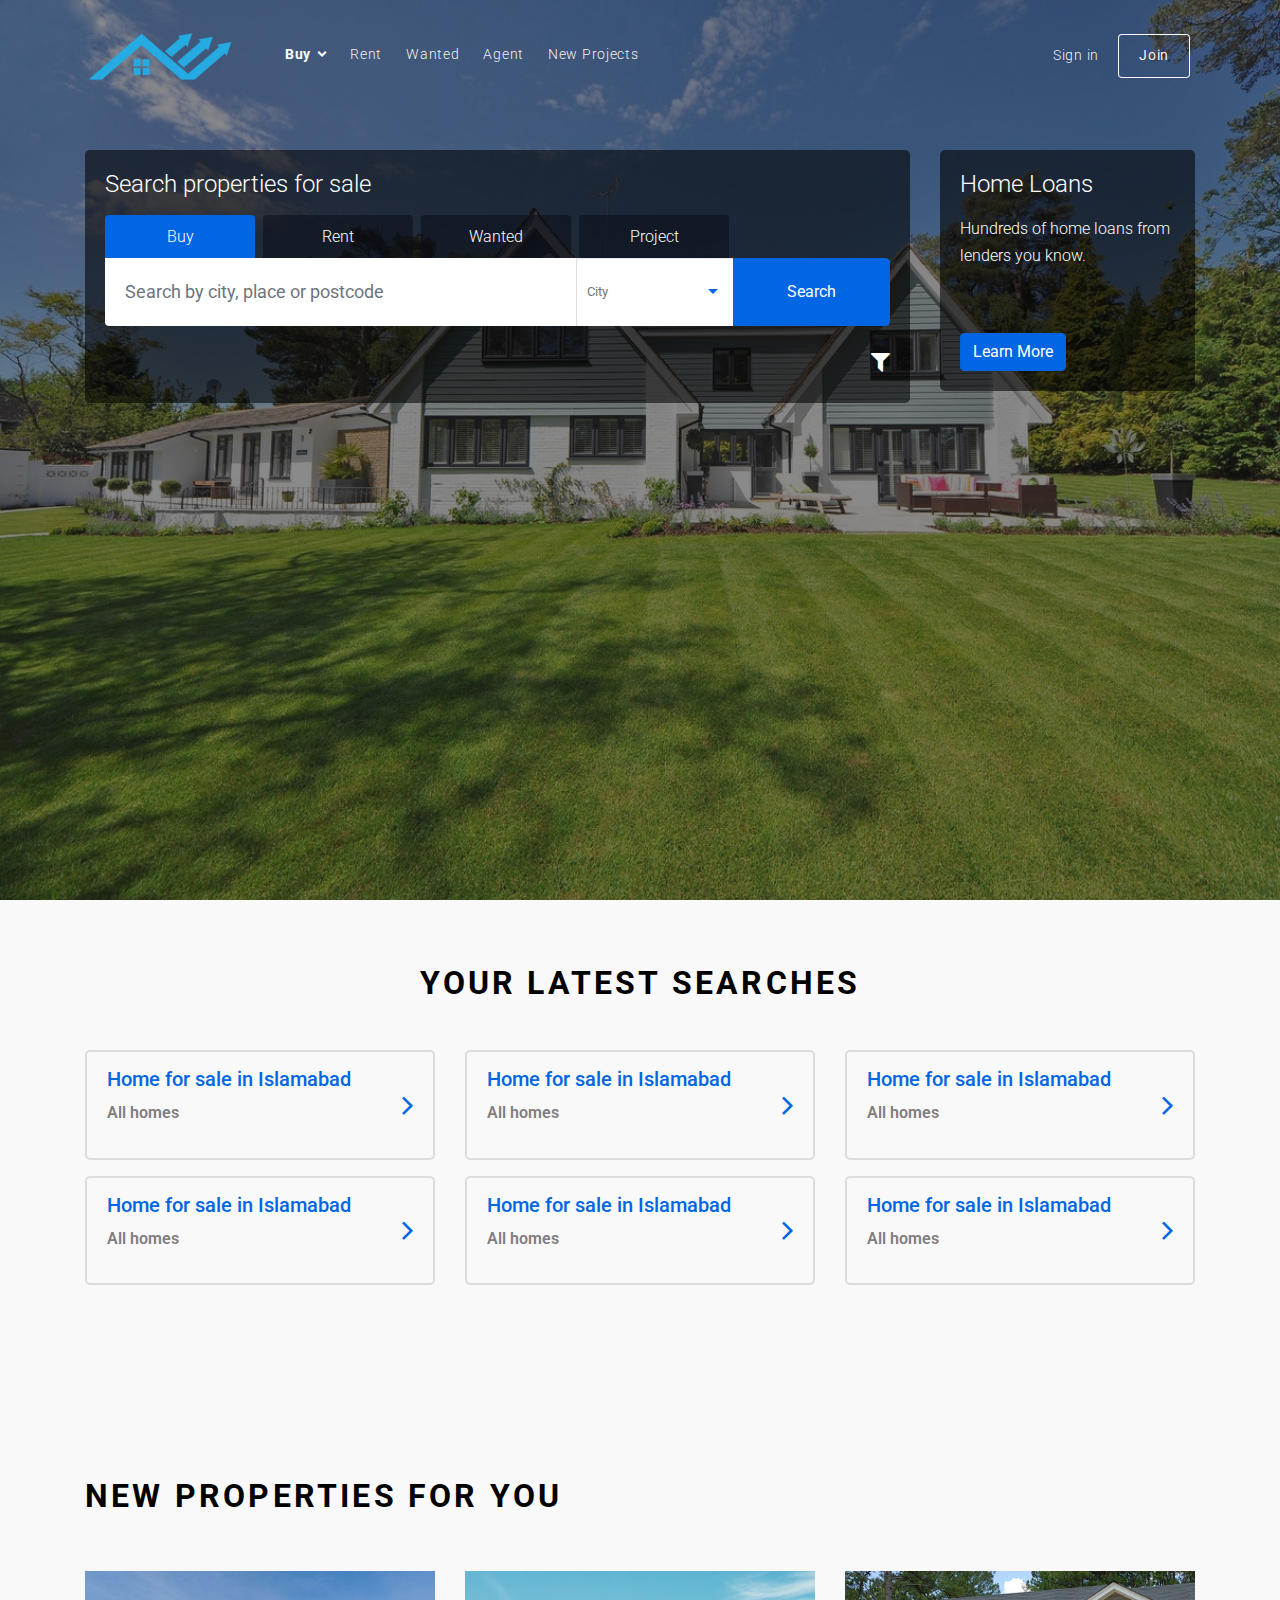
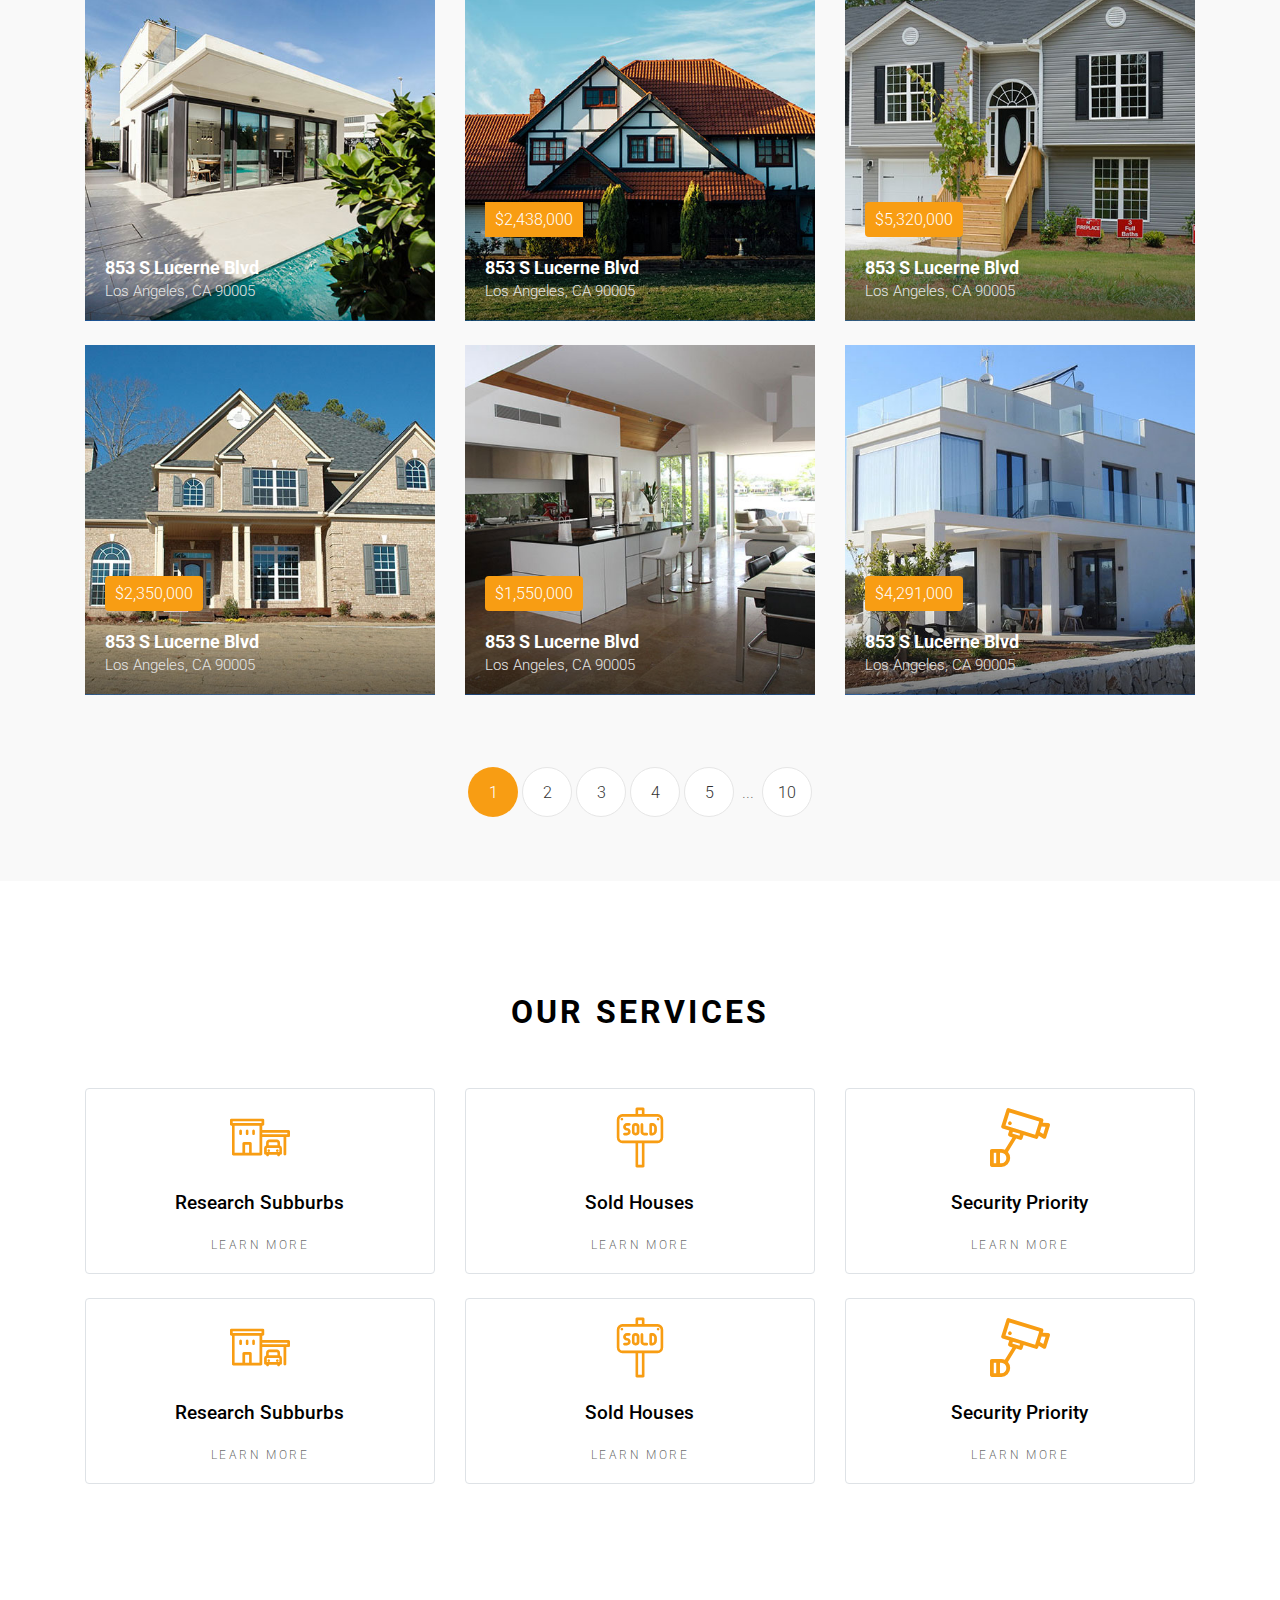
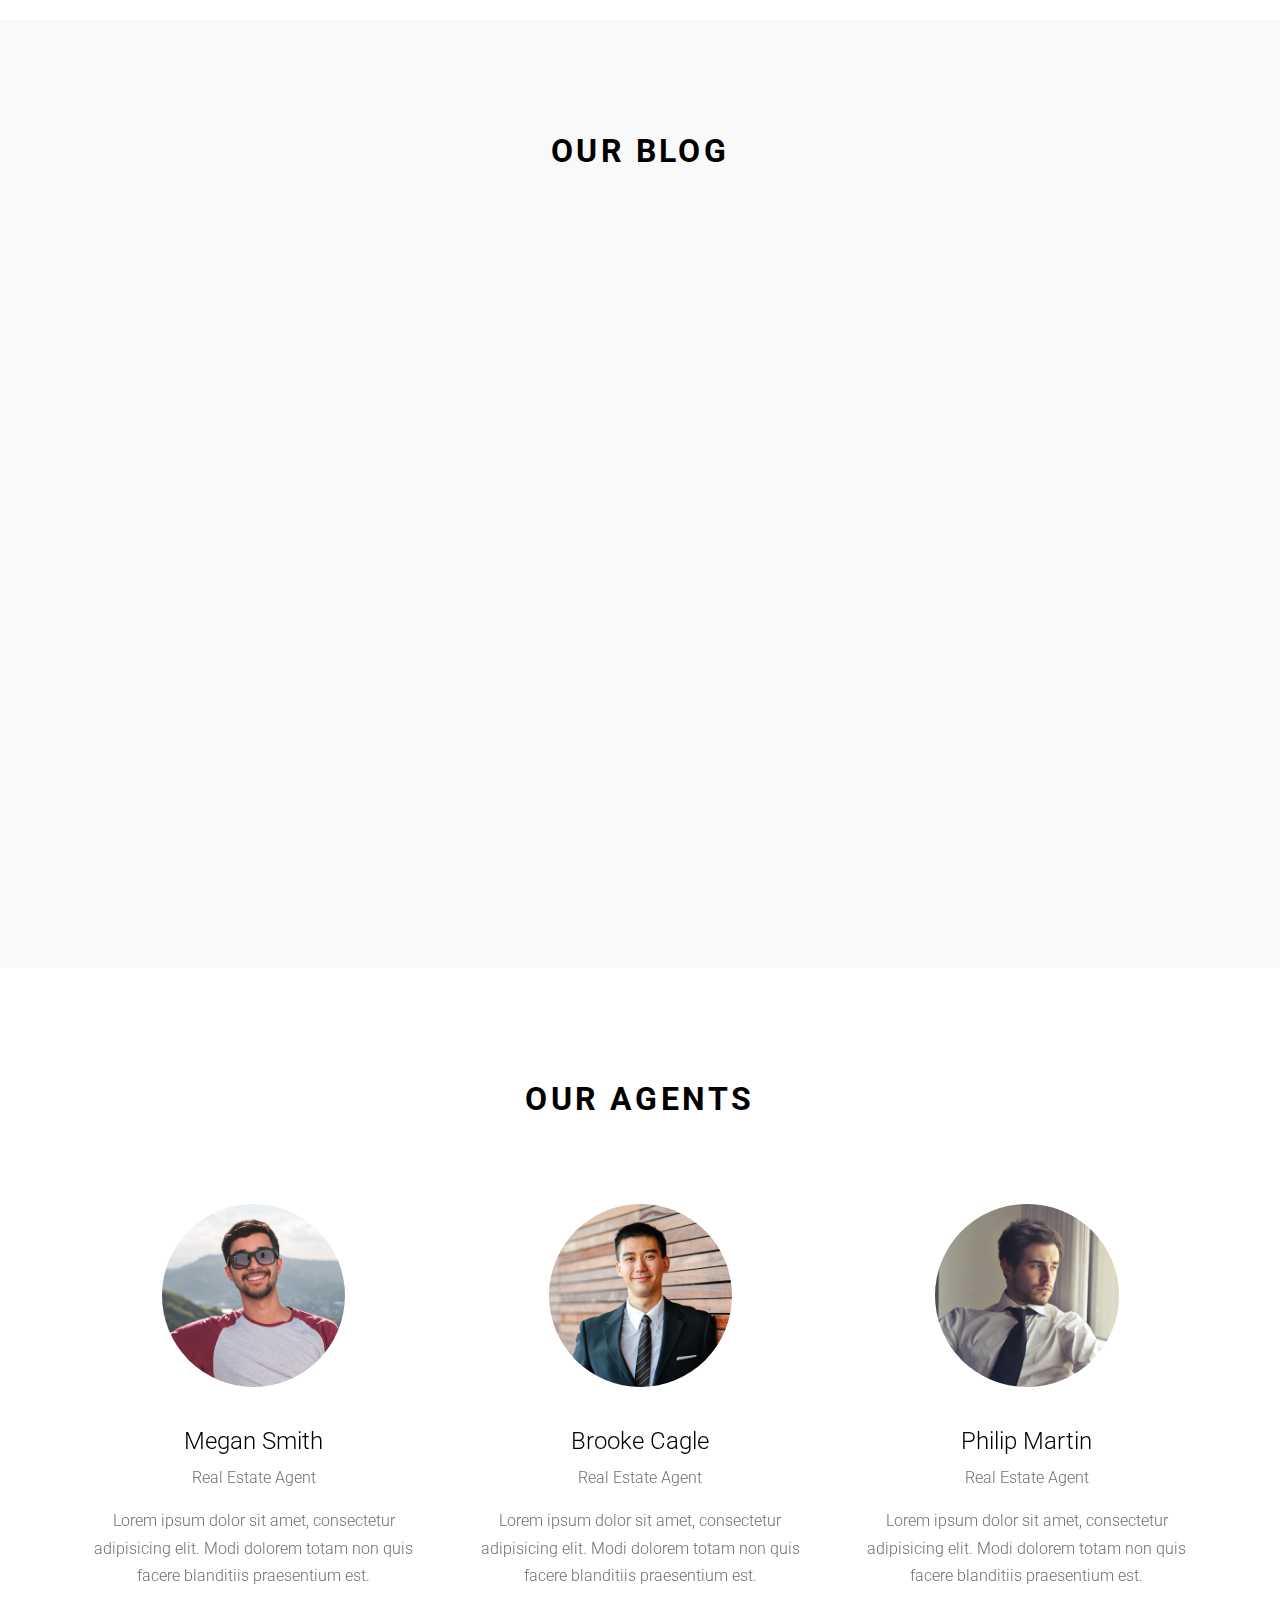
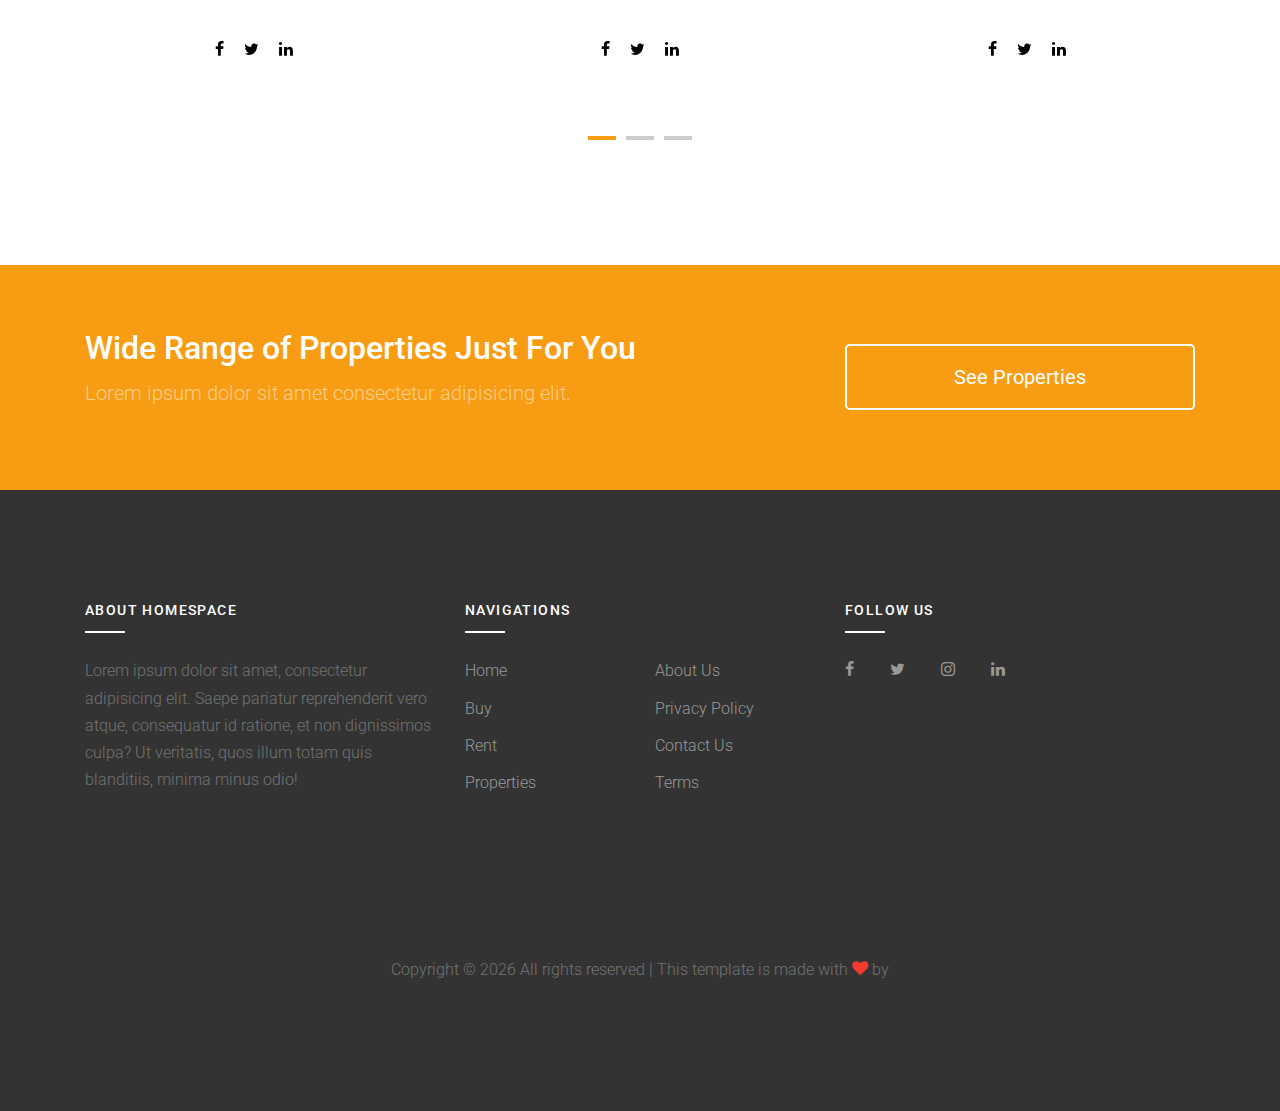
==== index.html @ 979db5aa "Made first commit on the project" ====
<!DOCTYPE html>
<html lang="en">

<head>
  <title>HomeSpace &mdash; Colorlib Website Template</title>
  <meta charset="utf-8">
  <meta name="viewport" content="width=device-width, initial-scale=1, shrink-to-fit=no">

  <!-- <link rel="stylesheet" href="https://fonts.googleapis.com/css?family=Nunito+Sans:200,300,400,700,900|Roboto+Mono:300,400,500"> -->
  <link href="https://fonts.googleapis.com/css?family=Roboto:300,400,500,700&display=swap" rel="stylesheet">
  <link rel="stylesheet" href="fonts/icomoon/style.css">
  <link rel="stylesheet" href="https://stackpath.bootstrapcdn.com/font-awesome/4.7.0/css/font-awesome.min.css">
  <link rel="stylesheet" href="css/bootstrap.min.css">
  <link rel="stylesheet" href="css/magnific-popup.css">
  <link rel="stylesheet" href="css/jquery-ui.css">
  <link rel="stylesheet" href="css/owl.carousel.min.css">
  <link rel="stylesheet" href="css/owl.theme.default.min.css">
  <link rel="stylesheet" href="css/bootstrap-datepicker.css">
  <link rel="stylesheet" href="css/mediaelementplayer.css">
  <link rel="stylesheet" href="css/animate.css">
  <link rel="stylesheet" href="fonts/flaticon/font/flaticon.css">
  <link rel="stylesheet" href="css/fl-bigmug-line.css">
  <link rel="stylesheet" href="css/selectize.css">
  <link rel="stylesheet" href="css/aos.css">
  <link rel="stylesheet" href="css/style.css">
</head>

<body>


  <div class="site-wrap">

    <div class="site-mobile-menu">
      <div class="site-mobile-menu-header">
        <div class="site-mobile-menu-close mt-3">
          <span class="icon-close2 js-menu-toggle"></span>
        </div>
      </div>
      <div class="site-mobile-menu-body"></div>
    </div> <!-- .site-mobile-menu -->

    <!-- <div class="border-bottom bg-white top-bar">
      <div class="container">
        <div class="row align-items-center">
          <div class="col-6 col-md-6">
            <p class="mb-0">
              <a href="#" class="mr-3"><span class="text-black fl-bigmug-line-phone351"></span> <span
                  class="d-none d-md-inline-block ml-2">+2 102 3923 3922</span></a>
              <a href="#"><span class="text-black fl-bigmug-line-email64"></span> <span
                  class="d-none d-md-inline-block ml-2">info@domain.com</span></a>
            </p>
          </div>
          <div class="col-6 col-md-6 text-right">
            <a href="#" class="mr-3"><span class="text-black icon-facebook"></span></a>
            <a href="#" class="mr-3"><span class="text-black icon-twitter"></span></a>
            <a href="#" class="mr-0"><span class="text-black icon-linkedin"></span></a>
          </div>
        </div>
      </div>

    </div> -->
    <div class="site-navbar">
      <div class="container py-1">
        <div class="row align-items-center">
          <div class="col-8 col-md-8 col-lg-2">
            <div class="logo-wrapper">
              <img src="img/logo.png">
            </div>
          </div>
          <div class="col-4 col-md-4 col-lg-6">
            <nav class="site-navigation" role="navigation">
              <div class="d-inline-block d-lg-none ml-md-0 mr-auto py-3 text-right">
                <a href="#" class="site-menu-toggle js-menu-toggle text-white"><span class="icon-menu h3"></span>
                </a>
              </div>
              <ul class="site-menu js-clone-nav d-none d-lg-block">
                <li class="active has-children">
                  <a href="#">Buy</a>
                  <ul class="dropdown">
                    <li><a href="#">Homes</a></li>
                    <li><a href="#">Plots</a></li>
                    <li><a href="#">Commercial</a></li>
                  </ul>
                </li>
                <li><a href="#">Rent</a></li>
                <li><a href="#">Wanted</a></li>
                <li><a href="#">Agent</a></li>
                <li><a href="#">New Projects</a></li>
              </ul>
            </nav>
          </div>
          <div class="col-4 col-md-4 col-lg-4">
            <nav class="site-navigation text-right text-md-right" role="navigation">

              <ul class="site-menu js-clone-nav d-none d-lg-block">
                <li><a href="#">Sign in</a></li>
                <li><a href="#" class="btn btn-primary btn-block btn-join">Join</a></li>
              </ul>
            </nav>
          </div>


        </div>
      </div>
    </div>
  </div>
  <!-- <div class="slide-one-item home-slider owl-carousel">

    <div class="site-blocks-cover" style="background-image: url(images/hero_bg_1.jpg);" data-aos="fade"
      data-stellar-background-ratio="0.5">

      <div class="text">
        <h2>853 S Lucerne Blvd</h2>
        <p class="location"><span class="property-icon icon-room"></span> Los Angeles, CA 90005</p>
        <p class="mb-2"><strong>$2,250,500</strong></p>


        <p class="mb-0"><a href="#" class="text-uppercase small letter-spacing-1 font-weight-bold">More Details</a></p>

      </div>
    </div>

    <div class="site-blocks-cover" style="background-image: url(images/hero_bg_3.jpg);" data-aos="fade"
      data-stellar-background-ratio="0.5">

      <div class="text">
        <h2>625 S. Berendo St</h2>
        <p class="location"><span class="property-icon icon-room"></span>607 Los Angeles, CA 90005</p>
        <p class="mb-2"><strong>$2,250,500</strong></p>


        <p class="mb-0"><a href="#" class="text-uppercase small letter-spacing-1 font-weight-bold">More Details</a></p>

      </div>

    </div>

  </div> -->

  <div class="hero-section">
    <div class="container">
      <div class="row mb-5">
        <div class="col-md-9">
          <div class="main-search">
            <h4 class="mb-3">Search properties for sale</h4>
            <ul class="nav nav-tabs" id="myTab" role="tablist">
              <li class="nav-item">
                <a class="nav-link active" id="home-tab" data-toggle="tab" href="#home" role="tab" aria-controls="home"
                  aria-selected="true">Buy</a>
              </li>
              <li class="nav-item">
                <a class="nav-link" id="profile-tab" data-toggle="tab" href="#profile" role="tab"
                  aria-controls="profile" aria-selected="false">Rent</a>
              </li>
              <li class="nav-item">
                <a class="nav-link" id="contact-tab" data-toggle="tab" href="#contact" role="tab"
                  aria-controls="contact" aria-selected="false">Wanted</a>
              </li>
              <li class="nav-item">
                <a class="nav-link" id="contact-tab" data-toggle="tab" href="#contact" role="tab"
                  aria-controls="contact" aria-selected="false">Project</a>
              </li>
            </ul>
            <div class="main-search-primary">
              <div class="form-group clearfix">
                <input type="text" class="form-control primary-search" name="primary-search"
                  placeholder="Search by city, place or postcode" id="primary-search">
                <div class="d-inline-block search-city">
                  <select id="select-city" class="" placeholder="City">
                    <option value="" disabled selected>Select The City</option>
                    <option value="Islamabad">Islamabad</option>
                    <option value="Ahmed Nager Chatha">Ahmed Nager Chatha</option>
                    <option value="Ahmadpur East">Ahmadpur East</option>
                    <option value="Ali Khan Abad">Ali Khan Abad</option>
                    <option value="Alipur">Alipur</option>
                    <option value="Arifwala">Arifwala</option>
                    <option value="Attock">Attock</option>
                    <option value="Bhera">Bhera</option>
                    <option value="Bhalwal">Bhalwal</option>
                    <option value="Bahawalnagar">Bahawalnagar</option>
                    <option value="Bahawalpur">Bahawalpur</option>
                    <option value="Bhakkar">Bhakkar</option>
                    <option value="Burewala">Burewala</option>
                    <option value="Chillianwala">Chillianwala</option>
                    <option value="Chakwal">Chakwal</option>
                    <option value="Chichawatni">Chichawatni</option>
                    <option value="Chiniot">Chiniot</option>
                    <option value="Chishtian">Chishtian</option>
                    <option value="Daska">Daska</option>
                    <option value="Darya Khan">Darya Khan</option>
                    <option value="Dera Ghazi Khan">Dera Ghazi Khan</option>
                    <option value="Dhaular">Dhaular</option>
                    <option value="Dina">Dina</option>
                    <option value="Dinga">Dinga</option>
                    <option value="Dipalpur">Dipalpur</option>
                    <option value="Faisalabad">Faisalabad</option>
                    <option value="Fateh Jhang">Fateh Jang</option>
                    <option value="Ghakhar Mandi">Ghakhar Mandi</option>
                    <option value="Gojra">Gojra</option>
                    <option value="Gujranwala">Gujranwala</option>
                    <option value="Gujrat">Gujrat</option>
                    <option value="Gujar Khan">Gujar Khan</option>
                    <option value="Hafizabad">Hafizabad</option>
                    <option value="Haroonabad">Haroonabad</option>
                    <option value="Hasilpur">Hasilpur</option>
                    <option value="Haveli">Haveli</option>
                    <option value="Lakha">Lakha</option>
                    <option value="Jalalpur">Jalalpur</option>
                    <option value="Jattan">Jattan</option>
                    <option value="Jampur">Jampur</option>
                    <option value="Jaranwala">Jaranwala</option>
                    <option value="Jhang">Jhang</option>
                    <option value="Jhelum">Jhelum</option>
                    <option value="Kalabagh">Kalabagh</option>
                    <option value="Karor Lal Esan">Karor Lal Esan</option>
                    <option value="Kasur">Kasur</option>
                    <option value="Kamalia">Kamalia</option>
                    <option value="Kamoke">Kamoke</option>
                    <option value="Khanewal">Khanewal</option>
                    <option value="Khanpur">Khanpur</option>
                    <option value="Kharian">Kharian</option>
                    <option value="Khushab">Khushab</option>
                    <option value="Kot Adu">Kot Adu</option>
                    <option value="Jauharabad">Jauharabad</option>
                    <option value="Lahore">Lahore</option>
                    <option value="Lalamusa">Lalamusa</option>
                    <option value="Layyah">Layyah</option>
                    <option value="Liaquat Pur">Liaquat Pur</option>
                    <option value="Lodhran">Lodhran</option>
                    <option value="Malakwal">Malakwal</option>
                    <option value="Mamoori">Mamoori</option>
                    <option value="Mailsi">Mailsi</option>
                    <option value="Mandi Bahauddin">Mandi Bahauddin</option>
                    <option value="mian Channu">Mian Channu</option>
                    <option value="Mianwali">Mianwali</option>
                    <option value="Multan">Multan</option>
                    <option value="Murree">Murree</option>
                    <option value="Muridke">Muridke</option>
                    <option value="Mianwali Bangla">Mianwali Bangla</option>
                    <option value="Muzaffargarh">Muzaffargarh</option>
                    <option value="Narowal">Narowal</option>
                    <option value="Okara">Okara</option>
                    <option value="Renala Khurd">Renala Khurd</option>
                    <option value="Pakpattan">Pakpattan</option>
                    <option value="Pattoki">Pattoki</option>
                    <option value="Pir Mahal">Pir Mahal</option>
                    <option value="Qaimpur">Qaimpur</option>
                    <option value="Qila Didar Singh">Qila Didar Singh</option>
                    <option value="Rabwah">Rabwah</option>
                    <option value="Raiwind">Raiwind</option>
                    <option value="Rajanpur">Rajanpur</option>
                    <option value="Rahim Yar Khan">Rahim Yar Khan</option>
                    <option value="Rawalpindi">Rawalpindi</option>
                    <option value="Sadiqabad">Sadiqabad</option>
                    <option value="Safdarabad">Safdarabad</option>
                    <option value="Sahiwal">Sahiwal</option>
                    <option value="Sangla Hill">Sangla Hill</option>
                    <option value="Sarai Alamgir">Sarai Alamgir</option>
                    <option value="Sargodha">Sargodha</option>
                    <option value="Shakargarh">Shakargarh</option>
                    <option value="Sheikhupura">Sheikhupura</option>
                    <option value="Sialkot">Sialkot</option>
                    <option value="Sohawa">Sohawa</option>
                    <option value="Soianwala">Soianwala</option>
                    <option value="Siranwali">Siranwali</option>
                    <option value="Talagang">Talagang</option>
                    <option value="Taxila">Taxila</option>
                    <option value="Toba Tek  Singh">Toba Tek Singh</option>
                    <option value="Vehari">Vehari</option>
                    <option value="Wah Cantonment">Wah Cantonment</option>
                    <option value="Wazirabad">Wazirabad</option>
                    <option value="Badin">Badin</option>
                    <option value="Bhirkan">Bhirkan</option>
                    <option value="Rajo Khanani">Rajo Khanani</option>
                    <option value="Chak">Chak</option>
                    <option value="Dadu">Dadu</option>
                    <option value="Digri">Digri</option>
                    <option value="Diplo">Diplo</option>
                    <option value="Dokri">Dokri</option>
                    <option value="Ghotki">Ghotki</option>
                    <option value="Haala">Haala</option>
                    <option value="Hyderabad">Hyderabad</option>
                    <option value="Islamkot">Islamkot</option>
                    <option value="Jacobabad">Jacobabad</option>
                    <option value="Jamshoro">Jamshoro</option>
                    <option value="Jungshahi">Jungshahi</option>
                    <option value="Kandhkot">Kandhkot</option>
                    <option value="Kandiaro">Kandiaro</option>
                    <option value="Karachi">Karachi</option>
                    <option value="Kashmore">Kashmore</option>
                    <option value="Keti Bandar">Keti Bandar</option>
                    <option value="Khairpur">Khairpur</option>
                    <option value="Kotri">Kotri</option>
                    <option value="Larkana">Larkana</option>
                    <option value="Matiari">Matiari</option>
                    <option value="Mehar">Mehar</option>
                    <option value="Mirpur Khas">Mirpur Khas</option>
                    <option value="Mithani">Mithani</option>
                    <option value="Mithi">Mithi</option>
                    <option value="Mehrabpur">Mehrabpur</option>
                    <option value="Moro">Moro</option>
                    <option value="Nagarparkar">Nagarparkar</option>
                    <option value="Naudero">Naudero</option>
                    <option value="Naushahro Feroze">Naushahro Feroze</option>
                    <option value="Naushara">Naushara</option>
                    <option value="Nawabshah">Nawabshah</option>
                    <option value="Nazimabad">Nazimabad</option>
                    <option value="Qambar">Qambar</option>
                    <option value="Qasimabad">Qasimabad</option>
                    <option value="Ranipur">Ranipur</option>
                    <option value="Ratodero">Ratodero</option>
                    <option value="Rohri">Rohri</option>
                    <option value="Sakrand">Sakrand</option>
                    <option value="Sanghar">Sanghar</option>
                    <option value="Shahbandar">Shahbandar</option>
                    <option value="Shahdadkot">Shahdadkot</option>
                    <option value="Shahdadpur">Shahdadpur</option>
                    <option value="Shahpur Chakar">Shahpur Chakar</option>
                    <option value="Shikarpaur">Shikarpaur</option>
                    <option value="Sukkur">Sukkur</option>
                    <option value="Tangwani">Tangwani</option>
                    <option value="Tando Adam Khan">Tando Adam Khan</option>
                    <option value="Tando Allahyar">Tando Allahyar</option>
                    <option value="Tando Muhammad Khan">Tando Muhammad Khan</option>
                    <option value="Thatta">Thatta</option>
                    <option value="Umerkot">Umerkot</option>
                    <option value="Warah">Warah</option>
                    <option value="Abbottabad">Abbottabad</option>
                    <option value="Adezai">Adezai</option>
                    <option value="Alpuri">Alpuri</option>
                    <option value="Akora Khattak">Akora Khattak</option>
                    <option value="Ayubia">Ayubia</option>
                    <option value="Banda Daud Shah">Banda Daud Shah</option>
                    <option value="Bannu">Bannu</option>
                    <option value="Batkhela">Batkhela</option>
                    <option value="Battagram">Battagram</option>
                    <option value="Birote">Birote</option>
                    <option value="Chakdara">Chakdara</option>
                    <option value="Charsadda">Charsadda</option>
                    <option value="Chitral">Chitral</option>
                    <option value="Daggar">Daggar</option>
                    <option value="Dargai">Dargai</option>
                    <option value="Darya Khan">Darya Khan</option>
                    <option value="dera Ismail Khan">Dera Ismail Khan</option>
                    <option value="Doaba">Doaba</option>
                    <option value="Dir">Dir</option>
                    <option value="Drosh">Drosh</option>
                    <option value="Hangu">Hangu</option>
                    <option value="Haripur">Haripur</option>
                    <option value="Karak">Karak</option>
                    <option value="Kohat">Kohat</option>
                    <option value="Kulachi">Kulachi</option>
                    <option value="Lakki Marwat">Lakki Marwat</option>
                    <option value="Latamber">Latamber</option>
                    <option value="Madyan">Madyan</option>
                    <option value="Mansehra">Mansehra</option>
                    <option value="Mardan">Mardan</option>
                    <option value="Mastuj">Mastuj</option>
                    <option value="Mingora">Mingora</option>
                    <option value="Nowshera">Nowshera</option>
                    <option value="Paharpur">Paharpur</option>
                    <option value="Pabbi">Pabbi</option>
                    <option value="Peshawar">Peshawar</option>
                    <option value="Saidu Sharif">Saidu Sharif</option>
                    <option value="Shorkot">Shorkot</option>
                    <option value="Shewa Adda">Shewa Adda</option>
                    <option value="Swabi">Swabi</option>
                    <option value="Swat">Swat</option>
                    <option value="Tangi">Tangi</option>
                    <option value="Tank">Tank</option>
                    <option value="Thall">Thall</option>
                    <option value="Timergara">Timergara</option>
                    <option value="Tordher">Tordher</option>
                    <option value="Awaran">Awaran</option>
                    <option value="Barkhan">Barkhan</option>
                    <option value="Chagai">Chagai</option>
                    <option value="Dera Bugti">Dera Bugti</option>
                    <option value="Gwadar">Gwadar</option>
                    <option value="Harnai">Harnai</option>
                    <option value="Jafarabad">Jafarabad</option>
                    <option value="Jhal Magsi">Jhal Magsi</option>
                    <option value="Kacchi">Kacchi</option>
                    <option value="Kalat">Kalat</option>
                    <option value="Kech">Kech</option>
                    <option value="Kharan">Kharan</option>
                    <option value="Khuzdar">Khuzdar</option>
                    <option value="Killa Abdullah">Killa Abdullah</option>
                    <option value="Killa Saifullah">Killa Saifullah</option>
                    <option value="Kohlu">Kohlu</option>
                    <option value="Lasbela">Lasbela</option>
                    <option value="Lehri">Lehri</option>
                    <option value="Loralai">Loralai</option>
                    <option value="Mastung">Mastung</option>
                    <option value="Musakhel">Musakhel</option>
                    <option value="Nasirabad">Nasirabad</option>
                    <option value="Nushki">Nushki</option>
                    <option value="Panjgur">Panjgur</option>
                    <option value="Pishin valley">Pishin Valley</option>
                    <option value="Quetta">Quetta</option>
                    <option value="Sherani">Sherani</option>
                    <option value="Sibi">Sibi</option>
                    <option value="Sohbatpur">Sohbatpur</option>
                    <option value="Washuk">Washuk</option>
                    <option value="Zhob">Zhob</option>
                    <option value="Ziarat">Ziarat</option>
                  </select>
                </div>
                <div class="search-action">
                  <input type="submit" class="btn btn-primary btn-block" name="Search" value="Search">
                </div>
              </div>
            </div>
            <a href="#" class="filter-icon" data-toggle="collapse" data-target="#filter-group-collapse"
              aria-expanded="false" aria-controls="filter-group-collapse">
              <span class="fa fa-filter"></span>
            </a>

            <div class="filter-group collapse" id="filter-group-collapse">
              <div class="d-inline-block">
                <label>Property Type</label>
                <select id="select-property-type" class="" placeholder="Property Type">
                  <option value="" disabled selected>Property Type</option>
                  <optgroup label="Homes">
                    <option value="house">House</option>
                    <option value="flat">Flat</option>
                    <option value="upper_portion">Upper Portion</option>
                    <option value="lower_portion">Lower Portion</option>
                    <option value="farm_housr">Farm House</option>
                    <option value="room">Room</option>
                    <option value="penthouse">Pethouse</option>
                  </optgroup>
                  <optgroup label="Commercial">
                    <option value="office">Office</option>
                    <option value="shop">Shop</option>
                    <option value="warehouse">Warehouse</option>
                    <option value="factory">Factory</option>
                    <option value="building">Building</option>
                    <option value="other">Other</option>
                  </optgroup>
                  <optgroup label="Plots">
                    <option value="residential_plot">Residential Plot</option>
                    <option value="commerial_plot">Commercial Plot</option>
                    <option value="agricultural_land">Agricultural Land</option>
                    <option value="industrial_land">Industrial Land</option>
                    <option value="plot_file">Plot File</option>
                    <option value="plot_form">Plot Form</option>
                  </optgroup>

                </select>
              </div>
              <!-- <div class="d-inline-block">
                <select class="" id="select-property-type">
                  <option>Home</option>
                  <option>Plot</option>
                  <option>Commercial</option>
                  <option>House</option>
                  <option>House</option>
                  <option>House</option>
                  <option>House</option>
                  <option>House</option>
                  <option>House</option>
                  <option>House</option>
                </select>
              </div> -->
              <div class="d-inline-block slider-range-wrap">
                <div class="mb-4">
                  <label>Price(PKR)</label>
                  <div id="slider-price" class="slider-range"></div>
                  <input type="text" name="text" id="slider_amount" class=" border-0 pl-0 bg-white in-dec-control"
                    disabled="" />
                </div>
              </div>
              <div class="d-inline-block slider-range-wrap">
                <div class="mb-4">
                  <label>Area(MARLA)</label>
                  <div id="slider-range" class="slider-range"></div>
                  <input type="text" name="text" id="amount" class=" border-0 pl-0 bg-white in-dec-control"
                    disabled="" />
                </div>
              </div>

              <div class="d-inline-block">
                <label>Beds</label>
                <select id="select-beds">
                  <option>All</option>
                  <option>Studio</option>
                  <option>1</option>
                  <option>2</option>
                  <option>3</option>
                  <option>4</option>
                  <option>5</option>
                  <option>6</option>
                  <option>7</option>
                  <option>8</option>
                  <option>9</option>
                  <option>10+</option>
                </select>
              </div>
            </div>
          </div>
        </div>
        <div class="col-md-3">
          <div class="main-search">
            <h4 class="mb-3">Home Loans</h4>
            <p class="">
              Hundreds of home loans from lenders you know.
            </p>
            <a href="#" class="btn btn-primary  mt-5">Learn More</a>
          </div>
        </div>
      </div>



    </div>
  </div>
  <div class="site-section site-section-sm bg-light">
    <div class="container">
      <div class="row mb-5">
        <div class="col-12">
          <div class="site-section-title">
            <h2 class="text-center">Your latest searches</h2>
          </div>
          <div class="row mt-5 latest-search">
            <!-- Loop -->
            <div class="col-md-4">
              <a href="#">
                <div class="search-box">
                  <h5>Home for sale in Islamabad</h5>
                  <p class="search-box-cat"><b>All homes</b></p>
                  <span class="fa fa-angle-right"></span>
                </div>
              </a>
            </div>
            <!-- Loop ends -->
            
            <div class="col-md-4 mb-3">
              <a href="#">
                <div class="search-box">
                  <h5>Home for sale in Islamabad</h5>
                  <p class="search-box-cat"><b>All homes</b></p>
                  <span class="fa fa-angle-right"></span>
                </div>
              </a>
            </div>
            <div class="col-md-4 mb-3">
              <a href="#">
                <div class="search-box">
                  <h5>Home for sale in Islamabad</h5>
                  <p class="search-box-cat"><b>All homes</b></p>
                  <span class="fa fa-angle-right"></span>
                </div>
              </a>
            </div>
            <div class="col-md-4 mb-3">
              <a href="#">
                <div class="search-box">
                  <h5>Home for sale in Islamabad</h5>
                  <p class="search-box-cat"><b>All homes</b></p>
                  <span class="fa fa-angle-right"></span>
                </div>
              </a>
            </div>
            <div class="col-md-4 mb-3">
              <a href="#">
                <div class="search-box">
                  <h5>Home for sale in Islamabad</h5>
                  <p class="search-box-cat"><b>All homes</b></p>
                  <span class="fa fa-angle-right"></span>
                </div>
              </a>
            </div>
            <div class="col-md-4 mb-3">
              <a href="#">
                <div class="search-box">
                  <h5>Home for sale in Islamabad</h5>
                  <p class="search-box-cat"><b>All homes</b></p>
                  <span class="fa fa-angle-right"></span>
                </div>
              </a>
            </div>

          </div>
        </div>
      </div>
    </div>
  </div>
  <div class="site-section site-section-sm bg-light">
    <div class="container">
      <div class="row mb-5">
        <div class="col-12">
          <div class="site-section-title">
            <h2>New Properties for You</h2>
          </div>
        </div>
      </div>
      <div class="row mb-5">
        <div class="col-md-6 col-lg-4 mb-4">
          <a href="property-details.html" class="prop-entry d-block">
            <figure>
              <img src="images/img_1.jpg" alt="Image" class="img-fluid">
            </figure>
            <div class="prop-text">
              <div class="inner">
                <!-- <span class="price rounded">$1,930,000</span> -->
                <h3 class="title">853 S Lucerne Blvd</h3>
                <p class="location">Los Angeles, CA 90005</p>
              </div>
              <div class="prop-more-info">
                <div class="inner d-flex">
                  <div class="col">
                    <span>Area:</span>
                    <strong>240m<sup>2</sup></strong>
                  </div>
                  <div class="col">
                    <span>Beds:</span>
                    <strong>2</strong>
                  </div>
                  <div class="col">
                    <span>Baths:</span>
                    <strong>2</strong>
                  </div>
                  <div class="col">
                    <span>Garages:</span>
                    <strong>1</strong>
                  </div>
                </div>
              </div>
            </div>
          </a>
        </div>
        <div class="col-md-6 col-lg-4 mb-4">
          <a href="property-details.html" class="prop-entry d-block">
            <figure>
              <img src="images/img_2.jpg" alt="Image" class="img-fluid">
            </figure>
            <div class="prop-text">
              <div class="inner">
                <span class="price ">$2,438,000</span>
                <h3 class="title">853 S Lucerne Blvd</h3>
                <p class="location">Los Angeles, CA 90005</p>
              </div>
              <div class="prop-more-info">
                <div class="inner d-flex">
                  <div class="col">
                    <span>Area:</span>
                    <strong>240m<sup>2</sup></strong>
                  </div>
                  <div class="col">
                    <span>Beds:</span>
                    <strong>2</strong>
                  </div>
                  <div class="col">
                    <span>Baths:</span>
                    <strong>2</strong>
                  </div>
                  <div class="col">
                    <span>Garages:</span>
                    <strong>1</strong>
                  </div>
                </div>
              </div>
            </div>
          </a>
        </div>
        <div class="col-md-6 col-lg-4 mb-4">
          <a href="property-details.html" class="prop-entry d-block">
            <figure>
              <img src="images/img_3.jpg" alt="Image" class="img-fluid">
            </figure>
            <div class="prop-text">
              <div class="inner">
                <span class="price rounded">$5,320,000</span>
                <h3 class="title">853 S Lucerne Blvd</h3>
                <p class="location">Los Angeles, CA 90005</p>
              </div>
              <div class="prop-more-info">
                <div class="inner d-flex">
                  <div class="col">
                    <span>Area:</span>
                    <strong>240m<sup>2</sup></strong>
                  </div>
                  <div class="col">
                    <span>Beds:</span>
                    <strong>2</strong>
                  </div>
                  <div class="col">
                    <span>Baths:</span>
                    <strong>2</strong>
                  </div>
                  <div class="col">
                    <span>Garages:</span>
                    <strong>1</strong>
                  </div>
                </div>
              </div>
            </div>
          </a>
        </div>

        <div class="col-md-6 col-lg-4 mb-4">
          <a href="property-details.html" class="prop-entry d-block">
            <figure>
              <img src="images/img_4.jpg" alt="Image" class="img-fluid">
            </figure>
            <div class="prop-text">
              <div class="inner">
                <span class="price rounded">$2,350,000</span>
                <h3 class="title">853 S Lucerne Blvd</h3>
                <p class="location">Los Angeles, CA 90005</p>
              </div>
              <div class="prop-more-info">
                <div class="inner d-flex">
                  <div class="col">
                    <span>Area:</span>
                    <strong>240m<sup>2</sup></strong>
                  </div>
                  <div class="col">
                    <span>Beds:</span>
                    <strong>2</strong>
                  </div>
                  <div class="col">
                    <span>Baths:</span>
                    <strong>2</strong>
                  </div>
                  <div class="col">
                    <span>Garages:</span>
                    <strong>1</strong>
                  </div>
                </div>
              </div>
            </div>
          </a>
        </div>
        <div class="col-md-6 col-lg-4 mb-4">
          <a href="property-details.html" class="prop-entry d-block">
            <figure>
              <img src="images/img_5.jpg" alt="Image" class="img-fluid">
            </figure>
            <div class="prop-text">
              <div class="inner">
                <span class="price rounded">$1,550,000</span>
                <h3 class="title">853 S Lucerne Blvd</h3>
                <p class="location">Los Angeles, CA 90005</p>
              </div>
              <div class="prop-more-info">
                <div class="inner d-flex">
                  <div class="col">
                    <span>Area:</span>
                    <strong>240m<sup>2</sup></strong>
                  </div>
                  <div class="col">
                    <span>Beds:</span>
                    <strong>2</strong>
                  </div>
                  <div class="col">
                    <span>Baths:</span>
                    <strong>2</strong>
                  </div>
                  <div class="col">
                    <span>Garages:</span>
                    <strong>1</strong>
                  </div>
                </div>
              </div>
            </div>
          </a>
        </div>
        <div class="col-md-6 col-lg-4 mb-4">
          <a href="property-details.html" class="prop-entry d-block">
            <figure>
              <img src="images/img_6.jpg" alt="Image" class="img-fluid">
            </figure>
            <div class="prop-text">
              <div class="inner">
                <span class="price rounded">$4,291,000</span>
                <h3 class="title">853 S Lucerne Blvd</h3>
                <p class="location">Los Angeles, CA 90005</p>
              </div>
              <div class="prop-more-info">
                <div class="inner d-flex">
                  <div class="col">
                    <span>Area:</span>
                    <strong>240m<sup>2</sup></strong>
                  </div>
                  <div class="col">
                    <span>Beds:</span>
                    <strong>2</strong>
                  </div>
                  <div class="col">
                    <span>Baths:</span>
                    <strong>2</strong>
                  </div>
                  <div class="col">
                    <span>Garages:</span>
                    <strong>1</strong>
                  </div>
                </div>
              </div>
            </div>
          </a>
        </div>

      </div>
      <div class="row">
        <div class="col-md-12 text-center">
          <div class="site-pagination">
            <a href="#" class="active">1</a>
            <a href="#">2</a>
            <a href="#">3</a>
            <a href="#">4</a>
            <a href="#">5</a>
            <span>...</span>
            <a href="#">10</a>
          </div>
        </div>
      </div>

    </div>
  </div>

  <div class="site-section">
    <div class="container">
      <div class="row justify-content-center">
        <div class="col-md-7 text-center mb-5">
          <div class="site-section-title">
            <h2>Our Services</h2>
          </div>
        </div>
      </div>

      <div class="row">
        <div class="col-md-6 col-lg-4 mb-4">
          <a href="#" class="service text-center border rounded">
            <span class="icon flaticon-house"></span>
            <h2 class="service-heading">Research Subburbs</h2>
            <p><span class="read-more">Learn More</span></p>
          </a>
        </div>
        <div class="col-md-6 col-lg-4 mb-4">
          <a href="#" class="service text-center border rounded">
            <span class="icon flaticon-sold"></span>
            <h2 class="service-heading">Sold Houses</h2>
            <p><span class="read-more">Learn More</span></p>
          </a>
        </div>
        <div class="col-md-6 col-lg-4 mb-4">
          <a href="#" class="service text-center border rounded">
            <span class="icon flaticon-camera"></span>
            <h2 class="service-heading">Security Priority</h2>
            <p><span class="read-more">Learn More</span></p>
          </a>
        </div>

        <div class="col-md-6 col-lg-4 mb-4">
          <a href="#" class="service text-center border rounded">
            <span class="icon flaticon-house"></span>
            <h2 class="service-heading">Research Subburbs</h2>
            <p><span class="read-more">Learn More</span></p>
          </a>
        </div>
        <div class="col-md-6 col-lg-4 mb-4">
          <a href="#" class="service text-center border rounded">
            <span class="icon flaticon-sold"></span>
            <h2 class="service-heading">Sold Houses</h2>
            <p><span class="read-more">Learn More</span></p>
          </a>
        </div>
        <div class="col-md-6 col-lg-4 mb-4">
          <a href="#" class="service text-center border rounded">
            <span class="icon flaticon-camera"></span>
            <h2 class="service-heading">Security Priority</h2>
            <p><span class="read-more">Learn More</span></p>
          </a>
        </div>
      </div>
    </div>
  </div>

  <div class="site-section bg-light">
    <div class="container">
      <div class="row justify-content-center mb-5">
        <div class="col-md-7 text-center">
          <div class="site-section-title">
            <h2>Our Blog</h2>
          </div>
        </div>
      </div>
      <div class="row">
        <div class="col-md-6 col-lg-4 mb-5" data-aos="fade-up" data-aos-delay="100">
          <a href="#"><img src="images/img_4.jpg" alt="Image" class="img-fluid"></a>
          <div class="p-4 bg-white">
            <span class="d-block text-secondary small text-uppercase">Jan 20th, 2019</span>
            <h2 class="h5 text-black mb-3"><a href="#">When To Sell &amp; How Much To Sell?</a></h2>
            <p>Lorem ipsum dolor sit amet, consectetur adipisicing elit. Alias enim, ipsa exercitationem veniam quae
              sunt.</p>
          </div>
        </div>
        <div class="col-md-6 col-lg-4 mb-5" data-aos="fade-up" data-aos-delay="200">
          <a href="#"><img src="images/img_2.jpg" alt="Image" class="img-fluid"></a>
          <div class="p-4 bg-white">
            <span class="d-block text-secondary small text-uppercase">Jan 20th, 2019</span>
            <h2 class="h5 text-black mb-3"><a href="#">When To Sell &amp; How Much To Sell?</a></h2>
            <p>Lorem ipsum dolor sit amet, consectetur adipisicing elit. Alias enim, ipsa exercitationem veniam quae
              sunt.</p>
          </div>
        </div>
        <div class="col-md-6 col-lg-4 mb-5" data-aos="fade-up" data-aos-delay="300">
          <a href="#"><img src="images/img_3.jpg" alt="Image" class="img-fluid"></a>
          <div class="p-4 bg-white">
            <span class="d-block text-secondary small text-uppercase">Jan 20th, 2019</span>
            <h2 class="h5 text-black mb-3"><a href="#">When To Sell &amp; How Much To Sell?</a></h2>
            <p>Lorem ipsum dolor sit amet, consectetur adipisicing elit. Alias enim, ipsa exercitationem veniam quae
              sunt.</p>
          </div>
        </div>

      </div>

    </div>
  </div>


  <div class="site-section">
    <div class="container">
      <div class="row mb-5 justify-content-center">
        <div class="col-md-7">
          <div class="site-section-title text-center">
            <h2>Our Agents</h2>
          </div>
        </div>
      </div>
      <div class="row block-13">

        <div class="nonloop-block-13 owl-carousel">

          <div class="slide-item">
            <div class="team-member text-center">
              <img src="images/person_1.jpg" alt="Image" class="img-fluid mb-4 w-50 rounded-circle mx-auto">
              <div class="text p-3">
                <h2 class="mb-2 font-weight-light text-black h4">Megan Smith</h2>
                <span class="d-block mb-3 text-white-opacity-05">Real Estate Agent</span>
                <p class="mb-5">Lorem ipsum dolor sit amet, consectetur adipisicing elit. Modi dolorem totam non quis
                  facere blanditiis praesentium est. </p>
                <p>
                  <a href="#" class="text-black p-2"><span class="icon-facebook"></span></a>
                  <a href="#" class="text-black p-2"><span class="icon-twitter"></span></a>
                  <a href="#" class="text-black p-2"><span class="icon-linkedin"></span></a>
                </p>
              </div>
            </div>
          </div>

          <div class="slide-item">
            <div class="team-member text-center">
              <img src="images/person_2.jpg" alt="Image" class="img-fluid mb-4 w-50 rounded-circle mx-auto">
              <div class="text p-3">
                <h2 class="mb-2 font-weight-light text-black h4">Brooke Cagle</h2>
                <span class="d-block mb-3 text-white-opacity-05">Real Estate Agent</span>
                <p class="mb-5">Lorem ipsum dolor sit amet, consectetur adipisicing elit. Modi dolorem totam non quis
                  facere blanditiis praesentium est. </p>
                <p>
                  <a href="#" class="text-black p-2"><span class="icon-facebook"></span></a>
                  <a href="#" class="text-black p-2"><span class="icon-twitter"></span></a>
                  <a href="#" class="text-black p-2"><span class="icon-linkedin"></span></a>
                </p>
              </div>
            </div>
          </div>

          <div class="slide-item">
            <div class="team-member text-center">
              <img src="images/person_3.jpg" alt="Image" class="img-fluid mb-4 w-50 rounded-circle mx-auto">
              <div class="text p-3">
                <h2 class="mb-2 font-weight-light text-black h4">Philip Martin</h2>
                <span class="d-block mb-3 text-white-opacity-05">Real Estate Agent</span>
                <p class="mb-5">Lorem ipsum dolor sit amet, consectetur adipisicing elit. Modi dolorem totam non quis
                  facere blanditiis praesentium est. </p>
                <p>
                  <a href="#" class="text-black p-2"><span class="icon-facebook"></span></a>
                  <a href="#" class="text-black p-2"><span class="icon-twitter"></span></a>
                  <a href="#" class="text-black p-2"><span class="icon-linkedin"></span></a>
                </p>
              </div>
            </div>
          </div>

          <div class="slide-item">
            <div class="team-member text-center">
              <img src="images/person_1.jpg" alt="Image" class="img-fluid mb-4 w-50 rounded-circle mx-auto">
              <div class="text p-3">
                <h2 class="mb-2 font-weight-light text-black h4">Megan Smith</h2>
                <span class="d-block mb-3 text-white-opacity-05">Real Estate Agent</span>
                <p class="mb-5">Lorem ipsum dolor sit amet, consectetur adipisicing elit. Modi dolorem totam non quis
                  facere blanditiis praesentium est. </p>
                <p>
                  <a href="#" class="text-black p-2"><span class="icon-facebook"></span></a>
                  <a href="#" class="text-black p-2"><span class="icon-twitter"></span></a>
                  <a href="#" class="text-black p-2"><span class="icon-linkedin"></span></a>
                </p>
              </div>
            </div>
          </div>

          <div class="slide-item">
            <div class="team-member text-center">
              <img src="images/person_2.jpg" alt="Image" class="img-fluid mb-4 w-50 rounded-circle mx-auto">
              <div class="text p-3">
                <h2 class="mb-2 font-weight-light text-black h4">Brooke Cagle</h2>
                <span class="d-block mb-3 text-white-opacity-05">Real Estate Agent</span>
                <p class="mb-5">Lorem ipsum dolor sit amet, consectetur adipisicing elit. Modi dolorem totam non quis
                  facere blanditiis praesentium est. </p>
                <p>
                  <a href="#" class="text-black p-2"><span class="icon-facebook"></span></a>
                  <a href="#" class="text-black p-2"><span class="icon-twitter"></span></a>
                  <a href="#" class="text-black p-2"><span class="icon-linkedin"></span></a>
                </p>
              </div>
            </div>
          </div>

          <div class="slide-item">
            <div class="team-member text-center">
              <img src="images/person_3.jpg" alt="Image" class="img-fluid mb-4 w-50 rounded-circle mx-auto">
              <div class="text p-3">
                <h2 class="mb-2 font-weight-light text-black h4">Philip Martin</h2>
                <span class="d-block mb-3 text-white-opacity-05">Real Estate Agent</span>
                <p class="mb-5">Lorem ipsum dolor sit amet, consectetur adipisicing elit. Modi dolorem totam non quis
                  facere blanditiis praesentium est. </p>
                <p>
                  <a href="#" class="text-black p-2"><span class="icon-facebook"></span></a>
                  <a href="#" class="text-black p-2"><span class="icon-twitter"></span></a>
                  <a href="#" class="text-black p-2"><span class="icon-linkedin"></span></a>
                </p>
              </div>
            </div>
          </div>

          <div class="slide-item">
            <div class="team-member text-center">
              <img src="images/person_1.jpg" alt="Image" class="img-fluid mb-4 w-50 rounded-circle mx-auto">
              <div class="text p-3">
                <h2 class="mb-2 font-weight-light text-black h4">Megan Smith</h2>
                <span class="d-block mb-3 text-white-opacity-05">Real Estate Agent</span>
                <p class="mb-5">Lorem ipsum dolor sit amet, consectetur adipisicing elit. Modi dolorem totam non quis
                  facere blanditiis praesentium est. </p>
                <p>
                  <a href="#" class="text-black p-2"><span class="icon-facebook"></span></a>
                  <a href="#" class="text-black p-2"><span class="icon-twitter"></span></a>
                  <a href="#" class="text-black p-2"><span class="icon-linkedin"></span></a>
                </p>
              </div>
            </div>
          </div>

          <div class="slide-item">
            <div class="team-member text-center">
              <img src="images/person_2.jpg" alt="Image" class="img-fluid mb-4 w-50 rounded-circle mx-auto">
              <div class="text p-3">
                <h2 class="mb-2 font-weight-light text-black h4">Brooke Cagle</h2>
                <span class="d-block mb-3 text-white-opacity-05">Real Estate Agent</span>
                <p class="mb-5">Lorem ipsum dolor sit amet, consectetur adipisicing elit. Modi dolorem totam non quis
                  facere blanditiis praesentium est. </p>
                <p>
                  <a href="#" class="text-black p-2"><span class="icon-facebook"></span></a>
                  <a href="#" class="text-black p-2"><span class="icon-twitter"></span></a>
                  <a href="#" class="text-black p-2"><span class="icon-linkedin"></span></a>
                </p>
              </div>
            </div>
          </div>

          <div class="slide-item">
            <div class="team-member text-center">
              <img src="images/person_3.jpg" alt="Image" class="img-fluid mb-4 w-50 rounded-circle mx-auto">
              <div class="text p-3">
                <h2 class="mb-2 font-weight-light text-black h4">Philip Martin</h2>
                <span class="d-block mb-3 text-white-opacity-05">Real Estate Agent</span>
                <p class="mb-5">Lorem ipsum dolor sit amet, consectetur adipisicing elit. Modi dolorem totam non quis
                  facere blanditiis praesentium est. </p>
                <p>
                  <a href="#" class="text-black p-2"><span class="icon-facebook"></span></a>
                  <a href="#" class="text-black p-2"><span class="icon-twitter"></span></a>
                  <a href="#" class="text-black p-2"><span class="icon-linkedin"></span></a>
                </p>
              </div>
            </div>
          </div>

        </div>

      </div>
    </div>
  </div>

  <div class="site-section site-section-sm bg-primary">
    <div class="container">
      <div class="row align-items-center">
        <div class="col-md-8">
          <h2 class="text-white">Wide Range of Properties Just For You</h2>
          <p class="lead text-white-5">Lorem ipsum dolor sit amet consectetur adipisicing elit.</p>
        </div>
        <div class="col-md-4 text-center">
          <a href="#" class="btn btn-outline-primary btn-block py-3 btn-lg">See Properties</a>
        </div>
      </div>
    </div>
  </div>


  <footer class="site-footer">
    <div class="container">
      <div class="row">
        <div class="col-lg-4">
          <div class="mb-5">
            <h3 class="footer-heading mb-4">About HomeSpace</h3>
            <p>Lorem ipsum dolor sit amet, consectetur adipisicing elit. Saepe pariatur reprehenderit vero atque,
              consequatur id ratione, et non dignissimos culpa? Ut veritatis, quos illum totam quis blanditiis, minima
              minus odio!</p>
          </div>



        </div>
        <div class="col-lg-4 mb-5 mb-lg-0">
          <div class="row mb-5">
            <div class="col-md-12">
              <h3 class="footer-heading mb-4">Navigations</h3>
            </div>
            <div class="col-md-6 col-lg-6">
              <ul class="list-unstyled">
                <li><a href="#">Home</a></li>
                <li><a href="#">Buy</a></li>
                <li><a href="#">Rent</a></li>
                <li><a href="#">Properties</a></li>
              </ul>
            </div>
            <div class="col-md-6 col-lg-6">
              <ul class="list-unstyled">
                <li><a href="#">About Us</a></li>
                <li><a href="#">Privacy Policy</a></li>
                <li><a href="#">Contact Us</a></li>
                <li><a href="#">Terms</a></li>
              </ul>
            </div>
          </div>


        </div>

        <div class="col-lg-4 mb-5 mb-lg-0">
          <h3 class="footer-heading mb-4">Follow Us</h3>

          <div>
            <a href="#" class="pl-0 pr-3"><span class="icon-facebook"></span></a>
            <a href="#" class="pl-3 pr-3"><span class="icon-twitter"></span></a>
            <a href="#" class="pl-3 pr-3"><span class="icon-instagram"></span></a>
            <a href="#" class="pl-3 pr-3"><span class="icon-linkedin"></span></a>
          </div>



        </div>

      </div>
      <div class="row pt-5 mt-5 text-center">
        <div class="col-md-12">
          <p>
            <!-- Link back to Colorlib can't be removed. Template is licensed under CC BY 3.0. -->
            Copyright &copy;</script>
            <script>
              document.write(new Date().getFullYear());
            </script> All rights reserved | This template is made with <i class="icon-heart text-danger"
              aria-hidden="true"></i> by <a href="https://colorlib.com" target="_blank"></a>
            <!-- Link back to Colorlib can't be removed. Template is licensed under CC BY 3.0. -->
          </p>
        </div>

      </div>
    </div>
  </footer>

  </div>

  <script src="js/jquery-3.3.1.min.js"></script>
  <script src="js/jquery-migrate-3.0.1.min.js"></script>
  <script src="js/jquery-ui.js"></script>
  <script src="js/popper.min.js"></script>
  <script src="js/bootstrap.min.js"></script>
  <script src="js/owl.carousel.min.js"></script>
  <script src="js/mediaelement-and-player.min.js"></script>
  <script src="js/jquery.stellar.min.js"></script>
  <script src="js/jquery.countdown.min.js"></script>
  <script src="js/jquery.magnific-popup.min.js"></script>
  <script src="js/selectize.min.js"></script>
  <script src="js/bootstrap-datepicker.min.js"></script>
  <script src="js/aos.js"></script>
  <script src="js/main.js"></script>
  <script>
    $('#select-city,#select-property-type,#select-beds').selectize();
  </script>

</body>

</html>
---- fonts/icomoon/style.css ----
@font-face {
  font-family: 'icomoon';
  src:  url('fonts/icomoon.eot?10si43');
  src:  url('fonts/icomoon.eot?10si43#iefix') format('embedded-opentype'),
    url('fonts/icomoon.ttf?10si43') format('truetype'),
    url('fonts/icomoon.woff?10si43') format('woff'),
    url('fonts/icomoon.svg?10si43#icomoon') format('svg');
  font-weight: normal;
  font-style: normal;
}

[class^="icon-"], [class*=" icon-"] {
  /* use !important to prevent issues with browser extensions that change fonts */
  font-family: 'icomoon' !important;
  speak: none;
  font-style: normal;
  font-weight: normal;
  font-variant: normal;
  text-transform: none;
  line-height: 1;

  /* Better Font Rendering =========== */
  -webkit-font-smoothing: antialiased;
  -moz-osx-font-smoothing: grayscale;
}

.icon-asterisk:before {
  content: "\f069";
}
.icon-plus:before {
  content: "\f067";
}
.icon-question:before {
  content: "\f128";
}
.icon-minus:before {
  content: "\f068";
}
.icon-glass:before {
  content: "\f000";
}
.icon-music:before {
  content: "\f001";
}
.icon-search:before {
  content: "\f002";
}
.icon-envelope-o:before {
  content: "\f003";
}
.icon-heart:before {
  content: "\f004";
}
.icon-star:before {
  content: "\f005";
}
.icon-star-o:before {
  content: "\f006";
}
.icon-user:before {
  content: "\f007";
}
.icon-film:before {
  content: "\f008";
}
.icon-th-large:before {
  content: "\f009";
}
.icon-th:before {
  content: "\f00a";
}
.icon-th-list:before {
  content: "\f00b";
}
.icon-check:before {
  content: "\f00c";
}
.icon-close:before {
  content: "\f00d";
}
.icon-remove:before {
  content: "\f00d";
}
.icon-times:before {
  content: "\f00d";
}
.icon-search-plus:before {
  content: "\f00e";
}
.icon-search-minus:before {
  content: "\f010";
}
.icon-power-off:before {
  content: "\f011";
}
.icon-signal:before {
  content: "\f012";
}
.icon-cog:before {
  content: "\f013";
}
.icon-gear:before {
  content: "\f013";
}
.icon-trash-o:before {
  content: "\f014";
}
.icon-home:before {
  content: "\f015";
}
.icon-file-o:before {
  content: "\f016";
}
.icon-clock-o:before {
  content: "\f017";
}
.icon-road:before {
  content: "\f018";
}
.icon-download:before {
  content: "\f019";
}
.icon-arrow-circle-o-down:before {
  content: "\f01a";
}
.icon-arrow-circle-o-up:before {
  content: "\f01b";
}
.icon-inbox:before {
  content: "\f01c";
}
.icon-play-circle-o:before {
  content: "\f01d";
}
.icon-repeat:before {
  content: "\f01e";
}
.icon-rotate-right:before {
  content: "\f01e";
}
.icon-refresh:before {
  content: "\f021";
}
.icon-list-alt:before {
  content: "\f022";
}
.icon-lock:before {
  content: "\f023";
}
.icon-flag:before {
  content: "\f024";
}
.icon-headphones:before {
  content: "\f025";
}
.icon-volume-off:before {
  content: "\f026";
}
.icon-volume-down:before {
  content: "\f027";
}
.icon-volume-up:before {
  content: "\f028";
}
.icon-qrcode:before {
  content: "\f029";
}
.icon-barcode:before {
  content: "\f02a";
}
.icon-tag:before {
  content: "\f02b";
}
.icon-tags:before {
  content: "\f02c";
}
.icon-book:before {
  content: "\f02d";
}
.icon-bookmark:before {
  content: "\f02e";
}
.icon-print:before {
  content: "\f02f";
}
.icon-camera:before {
  content: "\f030";
}
.icon-font:before {
  content: "\f031";
}
.icon-bold:before {
  content: "\f032";
}
.icon-italic:before {
  content: "\f033";
}
.icon-text-height:before {
  content: "\f034";
}
.icon-text-width:before {
  content: "\f035";
}
.icon-align-left:before {
  content: "\f036";
}
.icon-align-center:before {
  content: "\f037";
}
.icon-align-right:before {
  content: "\f038";
}
.icon-align-justify:before {
  content: "\f039";
}
.icon-list:before {
  content: "\f03a";
}
.icon-dedent:before {
  content: "\f03b";
}
.icon-outdent:before {
  content: "\f03b";
}
.icon-indent:before {
  content: "\f03c";
}
.icon-video-camera:before {
  content: "\f03d";
}
.icon-image:before {
  content: "\f03e";
}
.icon-photo:before {
  content: "\f03e";
}
.icon-picture-o:before {
  content: "\f03e";
}
.icon-pencil:before {
  content: "\f040";
}
.icon-map-marker:before {
  content: "\f041";
}
.icon-adjust:before {
  content: "\f042";
}
.icon-tint:before {
  content: "\f043";
}
.icon-edit:before {
  content: "\f044";
}
.icon-pencil-square-o:before {
  content: "\f044";
}
.icon-share-square-o:before {
  content: "\f045";
}
.icon-check-square-o:before {
  content: "\f046";
}
.icon-arrows:before {
  content: "\f047";
}
.icon-step-backward:before {
  content: "\f048";
}
.icon-fast-backward:before {
  content: "\f049";
}
.icon-backward:before {
  content: "\f04a";
}
.icon-play:before {
  content: "\f04b";
}
.icon-pause:before {
  content: "\f04c";
}
.icon-stop:before {
  content: "\f04d";
}
.icon-forward:before {
  content: "\f04e";
}
.icon-fast-forward:before {
  content: "\f050";
}
.icon-step-forward:before {
  content: "\f051";
}
.icon-eject:before {
  content: "\f052";
}
.icon-chevron-left:before {
  content: "\f053";
}
.icon-chevron-right:before {
  content: "\f054";
}
.icon-plus-circle:before {
  content: "\f055";
}
.icon-minus-circle:before {
  content: "\f056";
}
.icon-times-circle:before {
  content: "\f057";
}
.icon-check-circle:before {
  content: "\f058";
}
.icon-question-circle:before {
  content: "\f059";
}
.icon-info-circle:before {
  content: "\f05a";
}
.icon-crosshairs:before {
  content: "\f05b";
}
.icon-times-circle-o:before {
  content: "\f05c";
}
.icon-check-circle-o:before {
  content: "\f05d";
}
.icon-ban:before {
  content: "\f05e";
}
.icon-arrow-left:before {
  content: "\f060";
}
.icon-arrow-right:before {
  content: "\f061";
}
.icon-arrow-up:before {
  content: "\f062";
}
.icon-arrow-down:before {
  content: "\f063";
}
.icon-mail-forward:before {
  content: "\f064";
}
.icon-share:before {
  content: "\f064";
}
.icon-expand:before {
  content: "\f065";
}
.icon-compress:before {
  content: "\f066";
}
.icon-exclamation-circle:before {
  content: "\f06a";
}
.icon-gift:before {
  content: "\f06b";
}
.icon-leaf:before {
  content: "\f06c";
}
.icon-fire:before {
  content: "\f06d";
}
.icon-eye:before {
  content: "\f06e";
}
.icon-eye-slash:before {
  content: "\f070";
}
.icon-exclamation-triangle:before {
  content: "\f071";
}
.icon-warning:before {
  content: "\f071";
}
.icon-plane:before {
  content: "\f072";
}
.icon-calendar:before {
  content: "\f073";
}
.icon-random:before {
  content: "\f074";
}
.icon-comment:before {
  content: "\f075";
}
.icon-magnet:before {
  content: "\f076";
}
.icon-chevron-up:before {
  content: "\f077";
}
.icon-chevron-down:before {
  content: "\f078";
}
.icon-retweet:before {
  content: "\f079";
}
.icon-shopping-cart:before {
  content: "\f07a";
}
.icon-folder:before {
  content: "\f07b";
}
.icon-folder-open:before {
  content: "\f07c";
}
.icon-arrows-v:before {
  content: "\f07d";
}
.icon-arrows-h:before {
  content: "\f07e";
}
.icon-bar-chart:before {
  content: "\f080";
}
.icon-bar-chart-o:before {
  content: "\f080";
}
.icon-twitter-square:before {
  content: "\f081";
}
.icon-facebook-square:before {
  content: "\f082";
}
.icon-camera-retro:before {
  content: "\f083";
}
.icon-key:before {
  content: "\f084";
}
.icon-cogs:before {
  content: "\f085";
}
.icon-gears:before {
  content: "\f085";
}
.icon-comments:before {
  content: "\f086";
}
.icon-thumbs-o-up:before {
  content: "\f087";
}
.icon-thumbs-o-down:before {
  content: "\f088";
}
.icon-star-half:before {
  content: "\f089";
}
.icon-heart-o:before {
  content: "\f08a";
}
.icon-sign-out:before {
  content: "\f08b";
}
.icon-linkedin-square:before {
  content: "\f08c";
}
.icon-thumb-tack:before {
  content: "\f08d";
}
.icon-external-link:before {
  content: "\f08e";
}
.icon-sign-in:before {
  content: "\f090";
}
.icon-trophy:before {
  content: "\f091";
}
.icon-github-square:before {
  content: "\f092";
}
.icon-upload:before {
  content: "\f093";
}
.icon-lemon-o:before {
  content: "\f094";
}
.icon-phone:before {
  content: "\f095";
}
.icon-square-o:before {
  content: "\f096";
}
.icon-bookmark-o:before {
  content: "\f097";
}
.icon-phone-square:before {
  content: "\f098";
}
.icon-twitter:before {
  content: "\f099";
}
.icon-facebook:before {
  content: "\f09a";
}
.icon-facebook-f:before {
  content: "\f09a";
}
.icon-github:before {
  content: "\f09b";
}
.icon-unlock:before {
  content: "\f09c";
}
.icon-credit-card:before {
  content: "\f09d";
}
.icon-feed:before {
  content: "\f09e";
}
.icon-rss:before {
  content: "\f09e";
}
.icon-hdd-o:before {
  content: "\f0a0";
}
.icon-bullhorn:before {
  content: "\f0a1";
}
.icon-bell-o:before {
  content: "\f0a2";
}
.icon-certificate:before {
  content: "\f0a3";
}
.icon-hand-o-right:before {
  content: "\f0a4";
}
.icon-hand-o-left:before {
  content: "\f0a5";
}
.icon-hand-o-up:before {
  content: "\f0a6";
}
.icon-hand-o-down:before {
  content: "\f0a7";
}
.icon-arrow-circle-left:before {
  content: "\f0a8";
}
.icon-arrow-circle-right:before {
  content: "\f0a9";
}
.icon-arrow-circle-up:before {
  content: "\f0aa";
}
.icon-arrow-circle-down:before {
  content: "\f0ab";
}
.icon-globe:before {
  content: "\f0ac";
}
.icon-wrench:before {
  content: "\f0ad";
}
.icon-tasks:before {
  content: "\f0ae";
}
.icon-filter:before {
  content: "\f0b0";
}
.icon-briefcase:before {
  content: "\f0b1";
}
.icon-arrows-alt:before {
  content: "\f0b2";
}
.icon-group:before {
  content: "\f0c0";
}
.icon-users:before {
  content: "\f0c0";
}
.icon-chain:before {
  content: "\f0c1";
}
.icon-link:before {
  content: "\f0c1";
}
.icon-cloud:before {
  content: "\f0c2";
}
.icon-flask:before {
  content: "\f0c3";
}
.icon-cut:before {
  content: "\f0c4";
}
.icon-scissors:before {
  content: "\f0c4";
}
.icon-copy:before {
  content: "\f0c5";
}
.icon-files-o:before {
  content: "\f0c5";
}
.icon-paperclip:before {
  content: "\f0c6";
}
.icon-floppy-o:before {
  content: "\f0c7";
}
.icon-save:before {
  content: "\f0c7";
}
.icon-square:before {
  content: "\f0c8";
}
.icon-bars:before {
  content: "\f0c9";
}
.icon-navicon:before {
  content: "\f0c9";
}
.icon-reorder:before {
  content: "\f0c9";
}
.icon-list-ul:before {
  content: "\f0ca";
}
.icon-list-ol:before {
  content: "\f0cb";
}
.icon-strikethrough:before {
  content: "\f0cc";
}
.icon-underline:before {
  content: "\f0cd";
}
.icon-table:before {
  content: "\f0ce";
}
.icon-magic:before {
  content: "\f0d0";
}
.icon-truck:before {
  content: "\f0d1";
}
.icon-pinterest:before {
  content: "\f0d2";
}
.icon-pinterest-square:before {
  content: "\f0d3";
}
.icon-google-plus-square:before {
  content: "\f0d4";
}
.icon-google-plus:before {
  content: "\f0d5";
}
.icon-money:before {
  content: "\f0d6";
}
.icon-caret-down:before {
  content: "\f0d7";
}
.icon-caret-up:before {
  content: "\f0d8";
}
.icon-caret-left:before {
  content: "\f0d9";
}
.icon-caret-right:before {
  content: "\f0da";
}
.icon-columns:before {
  content: "\f0db";
}
.icon-sort:before {
  content: "\f0dc";
}
.icon-unsorted:before {
  content: "\f0dc";
}
.icon-sort-desc:before {
  content: "\f0dd";
}
.icon-sort-down:before {
  content: "\f0dd";
}
.icon-sort-asc:before {
  content: "\f0de";
}
.icon-sort-up:before {
  content: "\f0de";
}
.icon-envelope:before {
  content: "\f0e0";
}
.icon-linkedin:before {
  content: "\f0e1";
}
.icon-rotate-left:before {
  content: "\f0e2";
}
.icon-undo:before {
  content: "\f0e2";
}
.icon-gavel:before {
  content: "\f0e3";
}
.icon-legal:before {
  content: "\f0e3";
}
.icon-dashboard:before {
  content: "\f0e4";
}
.icon-tachometer:before {
  content: "\f0e4";
}
.icon-comment-o:before {
  content: "\f0e5";
}
.icon-comments-o:before {
  content: "\f0e6";
}
.icon-bolt:before {
  content: "\f0e7";
}
.icon-flash:before {
  content: "\f0e7";
}
.icon-sitemap:before {
  content: "\f0e8";
}
.icon-umbrella:before {
  content: "\f0e9";
}
.icon-clipboard:before {
  content: "\f0ea";
}
.icon-paste:before {
  content: "\f0ea";
}
.icon-lightbulb-o:before {
  content: "\f0eb";
}
.icon-exchange:before {
  content: "\f0ec";
}
.icon-cloud-download:before {
  content: "\f0ed";
}
.icon-cloud-upload:before {
  content: "\f0ee";
}
.icon-user-md:before {
  content: "\f0f0";
}
.icon-stethoscope:before {
  content: "\f0f1";
}
.icon-suitcase:before {
  content: "\f0f2";
}
.icon-bell:before {
  content: "\f0f3";
}
.icon-coffee:before {
  content: "\f0f4";
}
.icon-cutlery:before {
  content: "\f0f5";
}
.icon-file-text-o:before {
  content: "\f0f6";
}
.icon-building-o:before {
  content: "\f0f7";
}
.icon-hospital-o:before {
  content: "\f0f8";
}
.icon-ambulance:before {
  content: "\f0f9";
}
.icon-medkit:before {
  content: "\f0fa";
}
.icon-fighter-jet:before {
  content: "\f0fb";
}
.icon-beer:before {
  content: "\f0fc";
}
.icon-h-square:before {
  content: "\f0fd";
}
.icon-plus-square:before {
  content: "\f0fe";
}
.icon-angle-double-left:before {
  content: "\f100";
}
.icon-angle-double-right:before {
  content: "\f101";
}
.icon-angle-double-up:before {
  content: "\f102";
}
.icon-angle-double-down:before {
  content: "\f103";
}
.icon-angle-left:before {
  content: "\f104";
}
.icon-angle-right:before {
  content: "\f105";
}
.icon-angle-up:before {
  content: "\f106";
}
.icon-angle-down:before {
  content: "\f107";
}
.icon-desktop:before {
  content: "\f108";
}
.icon-laptop:before {
  content: "\f109";
}
.icon-tablet:before {
  content: "\f10a";
}
.icon-mobile:before {
  content: "\f10b";
}
.icon-mobile-phone:before {
  content: "\f10b";
}
.icon-circle-o:before {
  content: "\f10c";
}
.icon-quote-left:before {
  content: "\f10d";
}
.icon-quote-right:before {
  content: "\f10e";
}
.icon-spinner:before {
  content: "\f110";
}
.icon-circle:before {
  content: "\f111";
}
.icon-mail-reply:before {
  content: "\f112";
}
.icon-reply:before {
  content: "\f112";
}
.icon-github-alt:before {
  content: "\f113";
}
.icon-folder-o:before {
  content: "\f114";
}
.icon-folder-open-o:before {
  content: "\f115";
}
.icon-smile-o:before {
  content: "\f118";
}
.icon-frown-o:before {
  content: "\f119";
}
.icon-meh-o:before {
  content: "\f11a";
}
.icon-gamepad:before {
  content: "\f11b";
}
.icon-keyboard-o:before {
  content: "\f11c";
}
.icon-flag-o:before {
  content: "\f11d";
}
.icon-flag-checkered:before {
  content: "\f11e";
}
.icon-terminal:before {
  content: "\f120";
}
.icon-code:before {
  content: "\f121";
}
.icon-mail-reply-all:before {
  content: "\f122";
}
.icon-reply-all:before {
  content: "\f122";
}
.icon-star-half-empty:before {
  content: "\f123";
}
.icon-star-half-full:before {
  content: "\f123";
}
.icon-star-half-o:before {
  content: "\f123";
}
.icon-location-arrow:before {
  content: "\f124";
}
.icon-crop:before {
  content: "\f125";
}
.icon-code-fork:before {
  content: "\f126";
}
.icon-chain-broken:before {
  content: "\f127";
}
.icon-unlink:before {
  content: "\f127";
}
.icon-info:before {
  content: "\f129";
}
.icon-exclamation:before {
  content: "\f12a";
}
.icon-superscript:before {
  content: "\f12b";
}
.icon-subscript:before {
  content: "\f12c";
}
.icon-eraser:before {
  content: "\f12d";
}
.icon-puzzle-piece:before {
  content: "\f12e";
}
.icon-microphone:before {
  content: "\f130";
}
.icon-microphone-slash:before {
  content: "\f131";
}
.icon-shield:before {
  content: "\f132";
}
.icon-calendar-o:before {
  content: "\f133";
}
.icon-fire-extinguisher:before {
  content: "\f134";
}
.icon-rocket:before {
  content: "\f135";
}
.icon-maxcdn:before {
  content: "\f136";
}
.icon-chevron-circle-left:before {
  content: "\f137";
}
.icon-chevron-circle-right:before {
  content: "\f138";
}
.icon-chevron-circle-up:before {
  content: "\f139";
}
.icon-chevron-circle-down:before {
  content: "\f13a";
}
.icon-html5:before {
  content: "\f13b";
}
.icon-css3:before {
  content: "\f13c";
}
.icon-anchor:before {
  content: "\f13d";
}
.icon-unlock-alt:before {
  content: "\f13e";
}
.icon-bullseye:before {
  content: "\f140";
}
.icon-ellipsis-h:before {
  content: "\f141";
}
.icon-ellipsis-v:before {
  content: "\f142";
}
.icon-rss-square:before {
  content: "\f143";
}
.icon-play-circle:before {
  content: "\f144";
}
.icon-ticket:before {
  content: "\f145";
}
.icon-minus-square:before {
  content: "\f146";
}
.icon-minus-square-o:before {
  content: "\f147";
}
.icon-level-up:before {
  content: "\f148";
}
.icon-level-down:before {
  content: "\f149";
}
.icon-check-square:before {
  content: "\f14a";
}
.icon-pencil-square:before {
  content: "\f14b";
}
.icon-external-link-square:before {
  content: "\f14c";
}
.icon-share-square:before {
  content: "\f14d";
}
.icon-compass:before {
  content: "\f14e";
}
.icon-caret-square-o-down:before {
  content: "\f150";
}
.icon-toggle-down:before {
  content: "\f150";
}
.icon-caret-square-o-up:before {
  content: "\f151";
}
.icon-toggle-up:before {
  content: "\f151";
}
.icon-caret-square-o-right:before {
  content: "\f152";
}
.icon-toggle-right:before {
  content: "\f152";
}
.icon-eur:before {
  content: "\f153";
}
.icon-euro:before {
  content: "\f153";
}
.icon-gbp:before {
  content: "\f154";
}
.icon-dollar:before {
  content: "\f155";
}
.icon-usd:before {
  content: "\f155";
}
.icon-inr:before {
  content: "\f156";
}
.icon-rupee:before {
  content: "\f156";
}
.icon-cny:before {
  content: "\f157";
}
.icon-jpy:before {
  content: "\f157";
}
.icon-rmb:before {
  content: "\f157";
}
.icon-yen:before {
  content: "\f157";
}
.icon-rouble:before {
  content: "\f158";
}
.icon-rub:before {
  content: "\f158";
}
.icon-ruble:before {
  content: "\f158";
}
.icon-krw:before {
  content: "\f159";
}
.icon-won:before {
  content: "\f159";
}
.icon-bitcoin:before {
  content: "\f15a";
}
.icon-btc:before {
  content: "\f15a";
}
.icon-file:before {
  content: "\f15b";
}
.icon-file-text:before {
  content: "\f15c";
}
.icon-sort-alpha-asc:before {
  content: "\f15d";
}
.icon-sort-alpha-desc:before {
  content: "\f15e";
}
.icon-sort-amount-asc:before {
  content: "\f160";
}
.icon-sort-amount-desc:before {
  content: "\f161";
}
.icon-sort-numeric-asc:before {
  content: "\f162";
}
.icon-sort-numeric-desc:before {
  content: "\f163";
}
.icon-thumbs-up:before {
  content: "\f164";
}
.icon-thumbs-down:before {
  content: "\f165";
}
.icon-youtube-square:before {
  content: "\f166";
}
.icon-youtube:before {
  content: "\f167";
}
.icon-xing:before {
  content: "\f168";
}
.icon-xing-square:before {
  content: "\f169";
}
.icon-youtube-play:before {
  content: "\f16a";
}
.icon-dropbox:before {
  content: "\f16b";
}
.icon-stack-overflow:before {
  content: "\f16c";
}
.icon-instagram:before {
  content: "\f16d";
}
.icon-flickr:before {
  content: "\f16e";
}
.icon-adn:before {
  content: "\f170";
}
.icon-bitbucket:before {
  content: "\f171";
}
.icon-bitbucket-square:before {
  content: "\f172";
}
.icon-tumblr:before {
  content: "\f173";
}
.icon-tumblr-square:before {
  content: "\f174";
}
.icon-long-arrow-down:before {
  content: "\f175";
}
.icon-long-arrow-up:before {
  content: "\f176";
}
.icon-long-arrow-left:before {
  content: "\f177";
}
.icon-long-arrow-right:before {
  content: "\f178";
}
.icon-apple:before {
  content: "\f179";
}
.icon-windows:before {
  content: "\f17a";
}
.icon-android:before {
  content: "\f17b";
}
.icon-linux:before {
  content: "\f17c";
}
.icon-dribbble:before {
  content: "\f17d";
}
.icon-skype:before {
  content: "\f17e";
}
.icon-foursquare:before {
  content: "\f180";
}
.icon-trello:before {
  content: "\f181";
}
.icon-female:before {
  content: "\f182";
}
.icon-male:before {
  content: "\f183";
}
.icon-gittip:before {
  content: "\f184";
}
.icon-gratipay:before {
  content: "\f184";
}
.icon-sun-o:before {
  content: "\f185";
}
.icon-moon-o:before {
  content: "\f186";
}
.icon-archive:before {
  content: "\f187";
}
.icon-bug:before {
  content: "\f188";
}
.icon-vk:before {
  content: "\f189";
}
.icon-weibo:before {
  content: "\f18a";
}
.icon-renren:before {
  content: "\f18b";
}
.icon-pagelines:before {
  content: "\f18c";
}
.icon-stack-exchange:before {
  content: "\f18d";
}
.icon-arrow-circle-o-right:before {
  content: "\f18e";
}
.icon-arrow-circle-o-left:before {
  content: "\f190";
}
.icon-caret-square-o-left:before {
  content: "\f191";
}
.icon-toggle-left:before {
  content: "\f191";
}
.icon-dot-circle-o:before {
  content: "\f192";
}
.icon-wheelchair:before {
  content: "\f193";
}
.icon-vimeo-square:before {
  content: "\f194";
}
.icon-try:before {
  content: "\f195";
}
.icon-turkish-lira:before {
  content: "\f195";
}
.icon-plus-square-o:before {
  content: "\f196";
}
.icon-space-shuttle:before {
  content: "\f197";
}
.icon-slack:before {
  content: "\f198";
}
.icon-envelope-square:before {
  content: "\f199";
}
.icon-wordpress:before {
  content: "\f19a";
}
.icon-openid:before {
  content: "\f19b";
}
.icon-bank:before {
  content: "\f19c";
}
.icon-institution:before {
  content: "\f19c";
}
.icon-university:before {
  content: "\f19c";
}
.icon-graduation-cap:before {
  content: "\f19d";
}
.icon-mortar-board:before {
  content: "\f19d";
}
.icon-yahoo:before {
  content: "\f19e";
}
.icon-google:before {
  content: "\f1a0";
}
.icon-reddit:before {
  content: "\f1a1";
}
.icon-reddit-square:before {
  content: "\f1a2";
}
.icon-stumbleupon-circle:before {
  content: "\f1a3";
}
.icon-stumbleupon:before {
  content: "\f1a4";
}
.icon-delicious:before {
  content: "\f1a5";
}
.icon-digg:before {
  content: "\f1a6";
}
.icon-pied-piper-pp:before {
  content: "\f1a7";
}
.icon-pied-piper-alt:before {
  content: "\f1a8";
}
.icon-drupal:before {
  content: "\f1a9";
}
.icon-joomla:before {
  content: "\f1aa";
}
.icon-language:before {
  content: "\f1ab";
}
.icon-fax:before {
  content: "\f1ac";
}
.icon-building:before {
  content: "\f1ad";
}
.icon-child:before {
  content: "\f1ae";
}
.icon-paw:before {
  content: "\f1b0";
}
.icon-spoon:before {
  content: "\f1b1";
}
.icon-cube:before {
  content: "\f1b2";
}
.icon-cubes:before {
  content: "\f1b3";
}
.icon-behance:before {
  content: "\f1b4";
}
.icon-behance-square:before {
  content: "\f1b5";
}
.icon-steam:before {
  content: "\f1b6";
}
.icon-steam-square:before {
  content: "\f1b7";
}
.icon-recycle:before {
  content: "\f1b8";
}
.icon-automobile:before {
  content: "\f1b9";
}
.icon-car:before {
  content: "\f1b9";
}
.icon-cab:before {
  content: "\f1ba";
}
.icon-taxi:before {
  content: "\f1ba";
}
.icon-tree:before {
  content: "\f1bb";
}
.icon-spotify:before {
  content: "\f1bc";
}
.icon-deviantart:before {
  content: "\f1bd";
}
.icon-soundcloud:before {
  content: "\f1be";
}
.icon-database:before {
  content: "\f1c0";
}
.icon-file-pdf-o:before {
  content: "\f1c1";
}
.icon-file-word-o:before {
  content: "\f1c2";
}
.icon-file-excel-o:before {
  content: "\f1c3";
}
.icon-file-powerpoint-o:before {
  content: "\f1c4";
}
.icon-file-image-o:before {
  content: "\f1c5";
}
.icon-file-photo-o:before {
  content: "\f1c5";
}
.icon-file-picture-o:before {
  content: "\f1c5";
}
.icon-file-archive-o:before {
  content: "\f1c6";
}
.icon-file-zip-o:before {
  content: "\f1c6";
}
.icon-file-audio-o:before {
  content: "\f1c7";
}
.icon-file-sound-o:before {
  content: "\f1c7";
}
.icon-file-movie-o:before {
  content: "\f1c8";
}
.icon-file-video-o:before {
  content: "\f1c8";
}
.icon-file-code-o:before {
  content: "\f1c9";
}
.icon-vine:before {
  content: "\f1ca";
}
.icon-codepen:before {
  content: "\f1cb";
}
.icon-jsfiddle:before {
  content: "\f1cc";
}
.icon-life-bouy:before {
  content: "\f1cd";
}
.icon-life-buoy:before {
  content: "\f1cd";
}
.icon-life-ring:before {
  content: "\f1cd";
}
.icon-life-saver:before {
  content: "\f1cd";
}
.icon-support:before {
  content: "\f1cd";
}
.icon-circle-o-notch:before {
  content: "\f1ce";
}
.icon-ra:before {
  content: "\f1d0";
}
.icon-rebel:before {
  content: "\f1d0";
}
.icon-resistance:before {
  content: "\f1d0";
}
.icon-empire:before {
  content: "\f1d1";
}
.icon-ge:before {
  content: "\f1d1";
}
.icon-git-square:before {
  content: "\f1d2";
}
.icon-git:before {
  content: "\f1d3";
}
.icon-hacker-news:before {
  content: "\f1d4";
}
.icon-y-combinator-square:before {
  content: "\f1d4";
}
.icon-yc-square:before {
  content: "\f1d4";
}
.icon-tencent-weibo:before {
  content: "\f1d5";
}
.icon-qq:before {
  content: "\f1d6";
}
.icon-wechat:before {
  content: "\f1d7";
}
.icon-weixin:before {
  content: "\f1d7";
}
.icon-paper-plane:before {
  content: "\f1d8";
}
.icon-send:before {
  content: "\f1d8";
}
.icon-paper-plane-o:before {
  content: "\f1d9";
}
.icon-send-o:before {
  content: "\f1d9";
}
.icon-history:before {
  content: "\f1da";
}
.icon-circle-thin:before {
  content: "\f1db";
}
.icon-header:before {
  content: "\f1dc";
}
.icon-paragraph:before {
  content: "\f1dd";
}
.icon-sliders:before {
  content: "\f1de";
}
.icon-share-alt:before {
  content: "\f1e0";
}
.icon-share-alt-square:before {
  content: "\f1e1";
}
.icon-bomb:before {
  content: "\f1e2";
}
.icon-futbol-o:before {
  content: "\f1e3";
}
.icon-soccer-ball-o:before {
  content: "\f1e3";
}
.icon-tty:before {
  content: "\f1e4";
}
.icon-binoculars:before {
  content: "\f1e5";
}
.icon-plug:before {
  content: "\f1e6";
}
.icon-slideshare:before {
  content: "\f1e7";
}
.icon-twitch:before {
  content: "\f1e8";
}
.icon-yelp:before {
  content: "\f1e9";
}
.icon-newspaper-o:before {
  content: "\f1ea";
}
.icon-wifi:before {
  content: "\f1eb";
}
.icon-calculator:before {
  content: "\f1ec";
}
.icon-paypal:before {
  content: "\f1ed";
}
.icon-google-wallet:before {
  content: "\f1ee";
}
.icon-cc-visa:before {
  content: "\f1f0";
}
.icon-cc-mastercard:before {
  content: "\f1f1";
}
.icon-cc-discover:before {
  content: "\f1f2";
}
.icon-cc-amex:before {
  content: "\f1f3";
}
.icon-cc-paypal:before {
  content: "\f1f4";
}
.icon-cc-stripe:before {
  content: "\f1f5";
}
.icon-bell-slash:before {
  content: "\f1f6";
}
.icon-bell-slash-o:before {
  content: "\f1f7";
}
.icon-trash:before {
  content: "\f1f8";
}
.icon-copyright:before {
  content: "\f1f9";
}
.icon-at:before {
  content: "\f1fa";
}
.icon-eyedropper:before {
  content: "\f1fb";
}
.icon-paint-brush:before {
  content: "\f1fc";
}
.icon-birthday-cake:before {
  content: "\f1fd";
}
.icon-area-chart:before {
  content: "\f1fe";
}
.icon-pie-chart:before {
  content: "\f200";
}
.icon-line-chart:before {
  content: "\f201";
}
.icon-lastfm:before {
  content: "\f202";
}
.icon-lastfm-square:before {
  content: "\f203";
}
.icon-toggle-off:before {
  content: "\f204";
}
.icon-toggle-on:before {
  content: "\f205";
}
.icon-bicycle:before {
  content: "\f206";
}
.icon-bus:before {
  content: "\f207";
}
.icon-ioxhost:before {
  content: "\f208";
}
.icon-angellist:before {
  content: "\f209";
}
.icon-cc:before {
  content: "\f20a";
}
.icon-ils:before {
  content: "\f20b";
}
.icon-shekel:before {
  content: "\f20b";
}
.icon-sheqel:before {
  content: "\f20b";
}
.icon-meanpath:before {
  content: "\f20c";
}
.icon-buysellads:before {
  content: "\f20d";
}
.icon-connectdevelop:before {
  content: "\f20e";
}
.icon-dashcube:before {
  content: "\f210";
}
.icon-forumbee:before {
  content: "\f211";
}
.icon-leanpub:before {
  content: "\f212";
}
.icon-sellsy:before {
  content: "\f213";
}
.icon-shirtsinbulk:before {
  content: "\f214";
}
.icon-simplybuilt:before {
  content: "\f215";
}
.icon-skyatlas:before {
  content: "\f216";
}
.icon-cart-plus:before {
  content: "\f217";
}
.icon-cart-arrow-down:before {
  content: "\f218";
}
.icon-diamond:before {
  content: "\f219";
}
.icon-ship:before {
  content: "\f21a";
}
.icon-user-secret:before {
  content: "\f21b";
}
.icon-motorcycle:before {
  content: "\f21c";
}
.icon-street-view:before {
  content: "\f21d";
}
.icon-heartbeat:before {
  content: "\f21e";
}
.icon-venus:before {
  content: "\f221";
}
.icon-mars:before {
  content: "\f222";
}
.icon-mercury:before {
  content: "\f223";
}
.icon-intersex:before {
  content: "\f224";
}
.icon-transgender:before {
  content: "\f224";
}
.icon-transgender-alt:before {
  content: "\f225";
}
.icon-venus-double:before {
  content: "\f226";
}
.icon-mars-double:before {
  content: "\f227";
}
.icon-venus-mars:before {
  content: "\f228";
}
.icon-mars-stroke:before {
  content: "\f229";
}
.icon-mars-stroke-v:before {
  content: "\f22a";
}
.icon-mars-stroke-h:before {
  content: "\f22b";
}
.icon-neuter:before {
  content: "\f22c";
}
.icon-genderless:before {
  content: "\f22d";
}
.icon-facebook-official:before {
  content: "\f230";
}
.icon-pinterest-p:before {
  content: "\f231";
}
.icon-whatsapp:before {
  content: "\f232";
}
.icon-server:before {
  content: "\f233";
}
.icon-user-plus:before {
  content: "\f234";
}
.icon-user-times:before {
  content: "\f235";
}
.icon-bed:before {
  content: "\f236";
}
.icon-hotel:before {
  content: "\f236";
}
.icon-viacoin:before {
  content: "\f237";
}
.icon-train:before {
  content: "\f238";
}
.icon-subway:before {
  content: "\f239";
}
.icon-medium:before {
  content: "\f23a";
}
.icon-y-combinator:before {
  content: "\f23b";
}
.icon-yc:before {
  content: "\f23b";
}
.icon-optin-monster:before {
  content: "\f23c";
}
.icon-opencart:before {
  content: "\f23d";
}
.icon-expeditedssl:before {
  content: "\f23e";
}
.icon-battery:before {
  content: "\f240";
}
.icon-battery-4:before {
  content: "\f240";
}
.icon-battery-full:before {
  content: "\f240";
}
.icon-battery-3:before {
  content: "\f241";
}
.icon-battery-three-quarters:before {
  content: "\f241";
}
.icon-battery-2:before {
  content: "\f242";
}
.icon-battery-half:before {
  content: "\f242";
}
.icon-battery-1:before {
  content: "\f243";
}
.icon-battery-quarter:before {
  content: "\f243";
}
.icon-battery-0:before {
  content: "\f244";
}
.icon-battery-empty:before {
  content: "\f244";
}
.icon-mouse-pointer:before {
  content: "\f245";
}
.icon-i-cursor:before {
  content: "\f246";
}
.icon-object-group:before {
  content: "\f247";
}
.icon-object-ungroup:before {
  content: "\f248";
}
.icon-sticky-note:before {
  content: "\f249";
}
.icon-sticky-note-o:before {
  content: "\f24a";
}
.icon-cc-jcb:before {
  content: "\f24b";
}
.icon-cc-diners-club:before {
  content: "\f24c";
}
.icon-clone:before {
  content: "\f24d";
}
.icon-balance-scale:before {
  content: "\f24e";
}
.icon-hourglass-o:before {
  content: "\f250";
}
.icon-hourglass-1:before {
  content: "\f251";
}
.icon-hourglass-start:before {
  content: "\f251";
}
.icon-hourglass-2:before {
  content: "\f252";
}
.icon-hourglass-half:before {
  content: "\f252";
}
.icon-hourglass-3:before {
  content: "\f253";
}
.icon-hourglass-end:before {
  content: "\f253";
}
.icon-hourglass:before {
  content: "\f254";
}
.icon-hand-grab-o:before {
  content: "\f255";
}
.icon-hand-rock-o:before {
  content: "\f255";
}
.icon-hand-paper-o:before {
  content: "\f256";
}
.icon-hand-stop-o:before {
  content: "\f256";
}
.icon-hand-scissors-o:before {
  content: "\f257";
}
.icon-hand-lizard-o:before {
  content: "\f258";
}
.icon-hand-spock-o:before {
  content: "\f259";
}
.icon-hand-pointer-o:before {
  content: "\f25a";
}
.icon-hand-peace-o:before {
  content: "\f25b";
}
.icon-trademark:before {
  content: "\f25c";
}
.icon-registered:before {
  content: "\f25d";
}
.icon-creative-commons:before {
  content: "\f25e";
}
.icon-gg:before {
  content: "\f260";
}
.icon-gg-circle:before {
  content: "\f261";
}
.icon-tripadvisor:before {
  content: "\f262";
}
.icon-odnoklassniki:before {
  content: "\f263";
}
.icon-odnoklassniki-square:before {
  content: "\f264";
}
.icon-get-pocket:before {
  content: "\f265";
}
.icon-wikipedia-w:before {
  content: "\f266";
}
.icon-safari:before {
  content: "\f267";
}
.icon-chrome:before {
  content: "\f268";
}
.icon-firefox:before {
  content: "\f269";
}
.icon-opera:before {
  content: "\f26a";
}
.icon-internet-explorer:before {
  content: "\f26b";
}
.icon-television:before {
  content: "\f26c";
}
.icon-tv:before {
  content: "\f26c";
}
.icon-contao:before {
  content: "\f26d";
}
.icon-500px:before {
  content: "\f26e";
}
.icon-amazon:before {
  content: "\f270";
}
.icon-calendar-plus-o:before {
  content: "\f271";
}
.icon-calendar-minus-o:before {
  content: "\f272";
}
.icon-calendar-times-o:before {
  content: "\f273";
}
.icon-calendar-check-o:before {
  content: "\f274";
}
.icon-industry:before {
  content: "\f275";
}
.icon-map-pin:before {
  content: "\f276";
}
.icon-map-signs:before {
  content: "\f277";
}
.icon-map-o:before {
  content: "\f278";
}
.icon-map:before {
  content: "\f279";
}
.icon-commenting:before {
  content: "\f27a";
}
.icon-commenting-o:before {
  content: "\f27b";
}
.icon-houzz:before {
  content: "\f27c";
}
.icon-vimeo:before {
  content: "\f27d";
}
.icon-black-tie:before {
  content: "\f27e";
}
.icon-fonticons:before {
  content: "\f280";
}
.icon-reddit-alien:before {
  content: "\f281";
}
.icon-edge:before {
  content: "\f282";
}
.icon-credit-card-alt:before {
  content: "\f283";
}
.icon-codiepie:before {
  content: "\f284";
}
.icon-modx:before {
  content: "\f285";
}
.icon-fort-awesome:before {
  content: "\f286";
}
.icon-usb:before {
  content: "\f287";
}
.icon-product-hunt:before {
  content: "\f288";
}
.icon-mixcloud:before {
  content: "\f289";
}
.icon-scribd:before {
  content: "\f28a";
}
.icon-pause-circle:before {
  content: "\f28b";
}
.icon-pause-circle-o:before {
  content: "\f28c";
}
.icon-stop-circle:before {
  content: "\f28d";
}
.icon-stop-circle-o:before {
  content: "\f28e";
}
.icon-shopping-bag:before {
  content: "\f290";
}
.icon-shopping-basket:before {
  content: "\f291";
}
.icon-hashtag:before {
  content: "\f292";
}
.icon-bluetooth:before {
  content: "\f293";
}
.icon-bluetooth-b:before {
  content: "\f294";
}
.icon-percent:before {
  content: "\f295";
}
.icon-gitlab:before {
  content: "\f296";
}
.icon-wpbeginner:before {
  content: "\f297";
}
.icon-wpforms:before {
  content: "\f298";
}
.icon-envira:before {
  content: "\f299";
}
.icon-universal-access:before {
  content: "\f29a";
}
.icon-wheelchair-alt:before {
  content: "\f29b";
}
.icon-question-circle-o:before {
  content: "\f29c";
}
.icon-blind:before {
  content: "\f29d";
}
.icon-audio-description:before {
  content: "\f29e";
}
.icon-volume-control-phone:before {
  content: "\f2a0";
}
.icon-braille:before {
  content: "\f2a1";
}
.icon-assistive-listening-systems:before {
  content: "\f2a2";
}
.icon-american-sign-language-interpreting:before {
  content: "\f2a3";
}
.icon-asl-interpreting:before {
  content: "\f2a3";
}
.icon-deaf:before {
  content: "\f2a4";
}
.icon-deafness:before {
  content: "\f2a4";
}
.icon-hard-of-hearing:before {
  content: "\f2a4";
}
.icon-glide:before {
  content: "\f2a5";
}
.icon-glide-g:before {
  content: "\f2a6";
}
.icon-sign-language:before {
  content: "\f2a7";
}
.icon-signing:before {
  content: "\f2a7";
}
.icon-low-vision:before {
  content: "\f2a8";
}
.icon-viadeo:before {
  content: "\f2a9";
}
.icon-viadeo-square:before {
  content: "\f2aa";
}
.icon-snapchat:before {
  content: "\f2ab";
}
.icon-snapchat-ghost:before {
  content: "\f2ac";
}
.icon-snapchat-square:before {
  content: "\f2ad";
}
.icon-pied-piper:before {
  content: "\f2ae";
}
.icon-first-order:before {
  content: "\f2b0";
}
.icon-yoast:before {
  content: "\f2b1";
}
.icon-themeisle:before {
  content: "\f2b2";
}
.icon-google-plus-circle:before {
  content: "\f2b3";
}
.icon-google-plus-official:before {
  content: "\f2b3";
}
.icon-fa:before {
  content: "\f2b4";
}
.icon-font-awesome:before {
  content: "\f2b4";
}
.icon-handshake-o:before {
  content: "\f2b5";
}
.icon-envelope-open:before {
  content: "\f2b6";
}
.icon-envelope-open-o:before {
  content: "\f2b7";
}
.icon-linode:before {
  content: "\f2b8";
}
.icon-address-book:before {
  content: "\f2b9";
}
.icon-address-book-o:before {
  content: "\f2ba";
}
.icon-address-card:before {
  content: "\f2bb";
}
.icon-vcard:before {
  content: "\f2bb";
}
.icon-address-card-o:before {
  content: "\f2bc";
}
.icon-vcard-o:before {
  content: "\f2bc";
}
.icon-user-circle:before {
  content: "\f2bd";
}
.icon-user-circle-o:before {
  content: "\f2be";
}
.icon-user-o:before {
  content: "\f2c0";
}
.icon-id-badge:before {
  content: "\f2c1";
}
.icon-drivers-license:before {
  content: "\f2c2";
}
.icon-id-card:before {
  content: "\f2c2";
}
.icon-drivers-license-o:before {
  content: "\f2c3";
}
.icon-id-card-o:before {
  content: "\f2c3";
}
.icon-quora:before {
  content: "\f2c4";
}
.icon-free-code-camp:before {
  content: "\f2c5";
}
.icon-telegram:before {
  content: "\f2c6";
}
.icon-thermometer:before {
  content: "\f2c7";
}
.icon-thermometer-4:before {
  content: "\f2c7";
}
.icon-thermometer-full:before {
  content: "\f2c7";
}
.icon-thermometer-3:before {
  content: "\f2c8";
}
.icon-thermometer-three-quarters:before {
  content: "\f2c8";
}
.icon-thermometer-2:before {
  content: "\f2c9";
}
.icon-thermometer-half:before {
  content: "\f2c9";
}
.icon-thermometer-1:before {
  content: "\f2ca";
}
.icon-thermometer-quarter:before {
  content: "\f2ca";
}
.icon-thermometer-0:before {
  content: "\f2cb";
}
.icon-thermometer-empty:before {
  content: "\f2cb";
}
.icon-shower:before {
  content: "\f2cc";
}
.icon-bath:before {
  content: "\f2cd";
}
.icon-bathtub:before {
  content: "\f2cd";
}
.icon-s15:before {
  content: "\f2cd";
}
.icon-podcast:before {
  content: "\f2ce";
}
.icon-window-maximize:before {
  content: "\f2d0";
}
.icon-window-minimize:before {
  content: "\f2d1";
}
.icon-window-restore:before {
  content: "\f2d2";
}
.icon-times-rectangle:before {
  content: "\f2d3";
}
.icon-window-close:before {
  content: "\f2d3";
}
.icon-times-rectangle-o:before {
  content: "\f2d4";
}
.icon-window-close-o:before {
  content: "\f2d4";
}
.icon-bandcamp:before {
  content: "\f2d5";
}
.icon-grav:before {
  content: "\f2d6";
}
.icon-etsy:before {
  content: "\f2d7";
}
.icon-imdb:before {
  content: "\f2d8";
}
.icon-ravelry:before {
  content: "\f2d9";
}
.icon-eercast:before {
  content: "\f2da";
}
.icon-microchip:before {
  content: "\f2db";
}
.icon-snowflake-o:before {
  content: "\f2dc";
}
.icon-superpowers:before {
  content: "\f2dd";
}
.icon-wpexplorer:before {
  content: "\f2de";
}
.icon-meetup:before {
  content: "\f2e0";
}
.icon-3d_rotation:before {
  content: "\e84d";
}
.icon-ac_unit:before {
  content: "\eb3b";
}
.icon-alarm:before {
  content: "\e855";
}
.icon-access_alarms:before {
  content: "\e191";
}
.icon-schedule:before {
  content: "\e8b5";
}
.icon-accessibility:before {
  content: "\e84e";
}
.icon-accessible:before {
  content: "\e914";
}
.icon-account_balance:before {
  content: "\e84f";
}
.icon-account_balance_wallet:before {
  content: "\e850";
}
.icon-account_box:before {
  content: "\e851";
}
.icon-account_circle:before {
  content: "\e853";
}
.icon-adb:before {
  content: "\e60e";
}
.icon-add:before {
  content: "\e145";
}
.icon-add_a_photo:before {
  content: "\e439";
}
.icon-alarm_add:before {
  content: "\e856";
}
.icon-add_alert:before {
  content: "\e003";
}
.icon-add_box:before {
  content: "\e146";
}
.icon-add_circle:before {
  content: "\e147";
}
.icon-control_point:before {
  content: "\e3ba";
}
.icon-add_location:before {
  content: "\e567";
}
.icon-add_shopping_cart:before {
  content: "\e854";
}
.icon-queue:before {
  content: "\e03c";
}
.icon-add_to_queue:before {
  content: "\e05c";
}
.icon-adjust2:before {
  content: "\e39e";
}
.icon-airline_seat_flat:before {
  content: "\e630";
}
.icon-airline_seat_flat_angled:before {
  content: "\e631";
}
.icon-airline_seat_individual_suite:before {
  content: "\e632";
}
.icon-airline_seat_legroom_extra:before {
  content: "\e633";
}
.icon-airline_seat_legroom_normal:before {
  content: "\e634";
}
.icon-airline_seat_legroom_reduced:before {
  content: "\e635";
}
.icon-airline_seat_recline_extra:before {
  content: "\e636";
}
.icon-airline_seat_recline_normal:before {
  content: "\e637";
}
.icon-flight:before {
  content: "\e539";
}
.icon-airplanemode_inactive:before {
  content: "\e194";
}
.icon-airplay:before {
  content: "\e055";
}
.icon-airport_shuttle:before {
  content: "\eb3c";
}
.icon-alarm_off:before {
  content: "\e857";
}
.icon-alarm_on:before {
  content: "\e858";
}
.icon-album:before {
  content: "\e019";
}
.icon-all_inclusive:before {
  content: "\eb3d";
}
.icon-all_out:before {
  content: "\e90b";
}
.icon-android2:before {
  content: "\e859";
}
.icon-announcement:before {
  content: "\e85a";
}
.icon-apps:before {
  content: "\e5c3";
}
.icon-archive2:before {
  content: "\e149";
}
.icon-arrow_back:before {
  content: "\e5c4";
}
.icon-arrow_downward:before {
  content: "\e5db";
}
.icon-arrow_drop_down:before {
  content: "\e5c5";
}
.icon-arrow_drop_down_circle:before {
  content: "\e5c6";
}
.icon-arrow_drop_up:before {
  content: "\e5c7";
}
.icon-arrow_forward:before {
  content: "\e5c8";
}
.icon-arrow_upward:before {
  content: "\e5d8";
}
.icon-art_track:before {
  content: "\e060";
}
.icon-aspect_ratio:before {
  content: "\e85b";
}
.icon-poll:before {
  content: "\e801";
}
.icon-assignment:before {
  content: "\e85d";
}
.icon-assignment_ind:before {
  content: "\e85e";
}
.icon-assignment_late:before {
  content: "\e85f";
}
.icon-assignment_return:before {
  content: "\e860";
}
.icon-assignment_returned:before {
  content: "\e861";
}
.icon-assignment_turned_in:before {
  content: "\e862";
}
.icon-assistant:before {
  content: "\e39f";
}
.icon-flag2:before {
  content: "\e153";
}
.icon-attach_file:before {
  content: "\e226";
}
.icon-attach_money:before {
  content: "\e227";
}
.icon-attachment:before {
  content: "\e2bc";
}
.icon-audiotrack:before {
  content: "\e3a1";
}
.icon-autorenew:before {
  content: "\e863";
}
.icon-av_timer:before {
  content: "\e01b";
}
.icon-backspace:before {
  content: "\e14a";
}
.icon-cloud_upload:before {
  content: "\e2c3";
}
.icon-battery_alert:before {
  content: "\e19c";
}
.icon-battery_charging_full:before {
  content: "\e1a3";
}
.icon-battery_std:before {
  content: "\e1a5";
}
.icon-battery_unknown:before {
  content: "\e1a6";
}
.icon-beach_access:before {
  content: "\eb3e";
}
.icon-beenhere:before {
  content: "\e52d";
}
.icon-block:before {
  content: "\e14b";
}
.icon-bluetooth2:before {
  content: "\e1a7";
}
.icon-bluetooth_searching:before {
  content: "\e1aa";
}
.icon-bluetooth_connected:before {
  content: "\e1a8";
}
.icon-bluetooth_disabled:before {
  content: "\e1a9";
}
.icon-blur_circular:before {
  content: "\e3a2";
}
.icon-blur_linear:before {
  content: "\e3a3";
}
.icon-blur_off:before {
  content: "\e3a4";
}
.icon-blur_on:before {
  content: "\e3a5";
}
.icon-class:before {
  content: "\e86e";
}
.icon-turned_in:before {
  content: "\e8e6";
}
.icon-turned_in_not:before {
  content: "\e8e7";
}
.icon-border_all:before {
  content: "\e228";
}
.icon-border_bottom:before {
  content: "\e229";
}
.icon-border_clear:before {
  content: "\e22a";
}
.icon-border_color:before {
  content: "\e22b";
}
.icon-border_horizontal:before {
  content: "\e22c";
}
.icon-border_inner:before {
  content: "\e22d";
}
.icon-border_left:before {
  content: "\e22e";
}
.icon-border_outer:before {
  content: "\e22f";
}
.icon-border_right:before {
  content: "\e230";
}
.icon-border_style:before {
  content: "\e231";
}
.icon-border_top:before {
  content: "\e232";
}
.icon-border_vertical:before {
  content: "\e233";
}
.icon-branding_watermark:before {
  content: "\e06b";
}
.icon-brightness_1:before {
  content: "\e3a6";
}
.icon-brightness_2:before {
  content: "\e3a7";
}
.icon-brightness_3:before {
  content: "\e3a8";
}
.icon-brightness_4:before {
  content: "\e3a9";
}
.icon-brightness_low:before {
  content: "\e1ad";
}
.icon-brightness_medium:before {
  content: "\e1ae";
}
.icon-brightness_high:before {
  content: "\e1ac";
}
.icon-brightness_auto:before {
  content: "\e1ab";
}
.icon-broken_image:before {
  content: "\e3ad";
}
.icon-brush:before {
  content: "\e3ae";
}
.icon-bubble_chart:before {
  content: "\e6dd";
}
.icon-bug_report:before {
  content: "\e868";
}
.icon-build:before {
  content: "\e869";
}
.icon-burst_mode:before {
  content: "\e43c";
}
.icon-domain:before {
  content: "\e7ee";
}
.icon-business_center:before {
  content: "\eb3f";
}
.icon-cached:before {
  content: "\e86a";
}
.icon-cake:before {
  content: "\e7e9";
}
.icon-phone2:before {
  content: "\e0cd";
}
.icon-call_end:before {
  content: "\e0b1";
}
.icon-call_made:before {
  content: "\e0b2";
}
.icon-merge_type:before {
  content: "\e252";
}
.icon-call_missed:before {
  content: "\e0b4";
}
.icon-call_missed_outgoing:before {
  content: "\e0e4";
}
.icon-call_received:before {
  content: "\e0b5";
}
.icon-call_split:before {
  content: "\e0b6";
}
.icon-call_to_action:before {
  content: "\e06c";
}
.icon-camera2:before {
  content: "\e3af";
}
.icon-photo_camera:before {
  content: "\e412";
}
.icon-camera_enhance:before {
  content: "\e8fc";
}
.icon-camera_front:before {
  content: "\e3b1";
}
.icon-camera_rear:before {
  content: "\e3b2";
}
.icon-camera_roll:before {
  content: "\e3b3";
}
.icon-cancel:before {
  content: "\e5c9";
}
.icon-redeem:before {
  content: "\e8b1";
}
.icon-card_membership:before {
  content: "\e8f7";
}
.icon-card_travel:before {
  content: "\e8f8";
}
.icon-casino:before {
  content: "\eb40";
}
.icon-cast:before {
  content: "\e307";
}
.icon-cast_connected:before {
  content: "\e308";
}
.icon-center_focus_strong:before {
  content: "\e3b4";
}
.icon-center_focus_weak:before {
  content: "\e3b5";
}
.icon-change_history:before {
  content: "\e86b";
}
.icon-chat:before {
  content: "\e0b7";
}
.icon-chat_bubble:before {
  content: "\e0ca";
}
.icon-chat_bubble_outline:before {
  content: "\e0cb";
}
.icon-check2:before {
  content: "\e5ca";
}
.icon-check_box:before {
  content: "\e834";
}
.icon-check_box_outline_blank:before {
  content: "\e835";
}
.icon-check_circle:before {
  content: "\e86c";
}
.icon-navigate_before:before {
  content: "\e408";
}
.icon-navigate_next:before {
  content: "\e409";
}
.icon-child_care:before {
  content: "\eb41";
}
.icon-child_friendly:before {
  content: "\eb42";
}
.icon-chrome_reader_mode:before {
  content: "\e86d";
}
.icon-close2:before {
  content: "\e5cd";
}
.icon-clear_all:before {
  content: "\e0b8";
}
.icon-closed_caption:before {
  content: "\e01c";
}
.icon-wb_cloudy:before {
  content: "\e42d";
}
.icon-cloud_circle:before {
  content: "\e2be";
}
.icon-cloud_done:before {
  content: "\e2bf";
}
.icon-cloud_download:before {
  content: "\e2c0";
}
.icon-cloud_off:before {
  content: "\e2c1";
}
.icon-cloud_queue:before {
  content: "\e2c2";
}
.icon-code2:before {
  content: "\e86f";
}
.icon-photo_library:before {
  content: "\e413";
}
.icon-collections_bookmark:before {
  content: "\e431";
}
.icon-palette:before {
  content: "\e40a";
}
.icon-colorize:before {
  content: "\e3b8";
}
.icon-comment2:before {
  content: "\e0b9";
}
.icon-compare:before {
  content: "\e3b9";
}
.icon-compare_arrows:before {
  content: "\e915";
}
.icon-laptop2:before {
  content: "\e31e";
}
.icon-confirmation_number:before {
  content: "\e638";
}
.icon-contact_mail:before {
  content: "\e0d0";
}
.icon-contact_phone:before {
  content: "\e0cf";
}
.icon-contacts:before {
  content: "\e0ba";
}
.icon-content_copy:before {
  content: "\e14d";
}
.icon-content_cut:before {
  content: "\e14e";
}
.icon-content_paste:before {
  content: "\e14f";
}
.icon-control_point_duplicate:before {
  content: "\e3bb";
}
.icon-copyright2:before {
  content: "\e90c";
}
.icon-mode_edit:before {
  content: "\e254";
}
.icon-create_new_folder:before {
  content: "\e2cc";
}
.icon-payment:before {
  content: "\e8a1";
}
.icon-crop2:before {
  content: "\e3be";
}
.icon-crop_16_9:before {
  content: "\e3bc";
}
.icon-crop_3_2:before {
  content: "\e3bd";
}
.icon-crop_landscape:before {
  content: "\e3c3";
}
.icon-crop_7_5:before {
  content: "\e3c0";
}
.icon-crop_din:before {
  content: "\e3c1";
}
.icon-crop_free:before {
  content: "\e3c2";
}
.icon-crop_original:before {
  content: "\e3c4";
}
.icon-crop_portrait:before {
  content: "\e3c5";
}
.icon-crop_rotate:before {
  content: "\e437";
}
.icon-crop_square:before {
  content: "\e3c6";
}
.icon-dashboard2:before {
  content: "\e871";
}
.icon-data_usage:before {
  content: "\e1af";
}
.icon-date_range:before {
  content: "\e916";
}
.icon-dehaze:before {
  content: "\e3c7";
}
.icon-delete:before {
  content: "\e872";
}
.icon-delete_forever:before {
  content: "\e92b";
}
.icon-delete_sweep:before {
  content: "\e16c";
}
.icon-description:before {
  content: "\e873";
}
.icon-desktop_mac:before {
  content: "\e30b";
}
.icon-desktop_windows:before {
  content: "\e30c";
}
.icon-details:before {
  content: "\e3c8";
}
.icon-developer_board:before {
  content: "\e30d";
}
.icon-developer_mode:before {
  content: "\e1b0";
}
.icon-device_hub:before {
  content: "\e335";
}
.icon-phonelink:before {
  content: "\e326";
}
.icon-devices_other:before {
  content: "\e337";
}
.icon-dialer_sip:before {
  content: "\e0bb";
}
.icon-dialpad:before {
  content: "\e0bc";
}
.icon-directions:before {
  content: "\e52e";
}
.icon-directions_bike:before {
  content: "\e52f";
}
.icon-directions_boat:before {
  content: "\e532";
}
.icon-directions_bus:before {
  content: "\e530";
}
.icon-directions_car:before {
  content: "\e531";
}
.icon-directions_railway:before {
  content: "\e534";
}
.icon-directions_run:before {
  content: "\e566";
}
.icon-directions_transit:before {
  content: "\e535";
}
.icon-directions_walk:before {
  content: "\e536";
}
.icon-disc_full:before {
  content: "\e610";
}
.icon-dns:before {
  content: "\e875";
}
.icon-not_interested:before {
  content: "\e033";
}
.icon-do_not_disturb_alt:before {
  content: "\e611";
}
.icon-do_not_disturb_off:before {
  content: "\e643";
}
.icon-remove_circle:before {
  content: "\e15c";
}
.icon-dock:before {
  content: "\e30e";
}
.icon-done:before {
  content: "\e876";
}
.icon-done_all:before {
  content: "\e877";
}
.icon-donut_large:before {
  content: "\e917";
}
.icon-donut_small:before {
  content: "\e918";
}
.icon-drafts:before {
  content: "\e151";
}
.icon-drag_handle:before {
  content: "\e25d";
}
.icon-time_to_leave:before {
  content: "\e62c";
}
.icon-dvr:before {
  content: "\e1b2";
}
.icon-edit_location:before {
  content: "\e568";
}
.icon-eject2:before {
  content: "\e8fb";
}
.icon-markunread:before {
  content: "\e159";
}
.icon-enhanced_encryption:before {
  content: "\e63f";
}
.icon-equalizer:before {
  content: "\e01d";
}
.icon-error:before {
  content: "\e000";
}
.icon-error_outline:before {
  content: "\e001";
}
.icon-euro_symbol:before {
  content: "\e926";
}
.icon-ev_station:before {
  content: "\e56d";
}
.icon-insert_invitation:before {
  content: "\e24f";
}
.icon-event_available:before {
  content: "\e614";
}
.icon-event_busy:before {
  content: "\e615";
}
.icon-event_note:before {
  content: "\e616";
}
.icon-event_seat:before {
  content: "\e903";
}
.icon-exit_to_app:before {
  content: "\e879";
}
.icon-expand_less:before {
  content: "\e5ce";
}
.icon-expand_more:before {
  content: "\e5cf";
}
.icon-explicit:before {
  content: "\e01e";
}
.icon-explore:before {
  content: "\e87a";
}
.icon-exposure:before {
  content: "\e3ca";
}
.icon-exposure_neg_1:before {
  content: "\e3cb";
}
.icon-exposure_neg_2:before {
  content: "\e3cc";
}
.icon-exposure_plus_1:before {
  content: "\e3cd";
}
.icon-exposure_plus_2:before {
  content: "\e3ce";
}
.icon-exposure_zero:before {
  content: "\e3cf";
}
.icon-extension:before {
  content: "\e87b";
}
.icon-face:before {
  content: "\e87c";
}
.icon-fast_forward:before {
  content: "\e01f";
}
.icon-fast_rewind:before {
  content: "\e020";
}
.icon-favorite:before {
  content: "\e87d";
}
.icon-favorite_border:before {
  content: "\e87e";
}
.icon-featured_play_list:before {
  content: "\e06d";
}
.icon-featured_video:before {
  content: "\e06e";
}
.icon-sms_failed:before {
  content: "\e626";
}
.icon-fiber_dvr:before {
  content: "\e05d";
}
.icon-fiber_manual_record:before {
  content: "\e061";
}
.icon-fiber_new:before {
  content: "\e05e";
}
.icon-fiber_pin:before {
  content: "\e06a";
}
.icon-fiber_smart_record:before {
  content: "\e062";
}
.icon-get_app:before {
  content: "\e884";
}
.icon-file_upload:before {
  content: "\e2c6";
}
.icon-filter2:before {
  content: "\e3d3";
}
.icon-filter_1:before {
  content: "\e3d0";
}
.icon-filter_2:before {
  content: "\e3d1";
}
.icon-filter_3:before {
  content: "\e3d2";
}
.icon-filter_4:before {
  content: "\e3d4";
}
.icon-filter_5:before {
  content: "\e3d5";
}
.icon-filter_6:before {
  content: "\e3d6";
}
.icon-filter_7:before {
  content: "\e3d7";
}
.icon-filter_8:before {
  content: "\e3d8";
}
.icon-filter_9:before {
  content: "\e3d9";
}
.icon-filter_9_plus:before {
  content: "\e3da";
}
.icon-filter_b_and_w:before {
  content: "\e3db";
}
.icon-filter_center_focus:before {
  content: "\e3dc";
}
.icon-filter_drama:before {
  content: "\e3dd";
}
.icon-filter_frames:before {
  content: "\e3de";
}
.icon-terrain:before {
  content: "\e564";
}
.icon-filter_list:before {
  content: "\e152";
}
.icon-filter_none:before {
  content: "\e3e0";
}
.icon-filter_tilt_shift:before {
  content: "\e3e2";
}
.icon-filter_vintage:before {
  content: "\e3e3";
}
.icon-find_in_page:before {
  content: "\e880";
}
.icon-find_replace:before {
  content: "\e881";
}
.icon-fingerprint:before {
  content: "\e90d";
}
.icon-first_page:before {
  content: "\e5dc";
}
.icon-fitness_center:before {
  content: "\eb43";
}
.icon-flare:before {
  content: "\e3e4";
}
.icon-flash_auto:before {
  content: "\e3e5";
}
.icon-flash_off:before {
  content: "\e3e6";
}
.icon-flash_on:before {
  content: "\e3e7";
}
.icon-flight_land:before {
  content: "\e904";
}
.icon-flight_takeoff:before {
  content: "\e905";
}
.icon-flip:before {
  content: "\e3e8";
}
.icon-flip_to_back:before {
  content: "\e882";
}
.icon-flip_to_front:before {
  content: "\e883";
}
.icon-folder2:before {
  content: "\e2c7";
}
.icon-folder_open:before {
  content: "\e2c8";
}
.icon-folder_shared:before {
  content: "\e2c9";
}
.icon-folder_special:before {
  content: "\e617";
}
.icon-font_download:before {
  content: "\e167";
}
.icon-format_align_center:before {
  content: "\e234";
}
.icon-format_align_justify:before {
  content: "\e235";
}
.icon-format_align_left:before {
  content: "\e236";
}
.icon-format_align_right:before {
  content: "\e237";
}
.icon-format_bold:before {
  content: "\e238";
}
.icon-format_clear:before {
  content: "\e239";
}
.icon-format_color_fill:before {
  content: "\e23a";
}
.icon-format_color_reset:before {
  content: "\e23b";
}
.icon-format_color_text:before {
  content: "\e23c";
}
.icon-format_indent_decrease:before {
  content: "\e23d";
}
.icon-format_indent_increase:before {
  content: "\e23e";
}
.icon-format_italic:before {
  content: "\e23f";
}
.icon-format_line_spacing:before {
  content: "\e240";
}
.icon-format_list_bulleted:before {
  content: "\e241";
}
.icon-format_list_numbered:before {
  content: "\e242";
}
.icon-format_paint:before {
  content: "\e243";
}
.icon-format_quote:before {
  content: "\e244";
}
.icon-format_shapes:before {
  content: "\e25e";
}
.icon-format_size:before {
  content: "\e245";
}
.icon-format_strikethrough:before {
  content: "\e246";
}
.icon-format_textdirection_l_to_r:before {
  content: "\e247";
}
.icon-format_textdirection_r_to_l:before {
  content: "\e248";
}
.icon-format_underlined:before {
  content: "\e249";
}
.icon-question_answer:before {
  content: "\e8af";
}
.icon-forward2:before {
  content: "\e154";
}
.icon-forward_10:before {
  content: "\e056";
}
.icon-forward_30:before {
  content: "\e057";
}
.icon-forward_5:before {
  content: "\e058";
}
.icon-free_breakfast:before {
  content: "\eb44";
}
.icon-fullscreen:before {
  content: "\e5d0";
}
.icon-fullscreen_exit:before {
  content: "\e5d1";
}
.icon-functions:before {
  content: "\e24a";
}
.icon-g_translate:before {
  content: "\e927";
}
.icon-games:before {
  content: "\e021";
}
.icon-gavel2:before {
  content: "\e90e";
}
.icon-gesture:before {
  content: "\e155";
}
.icon-gif:before {
  content: "\e908";
}
.icon-goat:before {
  content: "\e900";
}
.icon-golf_course:before {
  content: "\eb45";
}
.icon-my_location:before {
  content: "\e55c";
}
.icon-location_searching:before {
  content: "\e1b7";
}
.icon-location_disabled:before {
  content: "\e1b6";
}
.icon-star2:before {
  content: "\e838";
}
.icon-gradient:before {
  content: "\e3e9";
}
.icon-grain:before {
  content: "\e3ea";
}
.icon-graphic_eq:before {
  content: "\e1b8";
}
.icon-grid_off:before {
  content: "\e3eb";
}
.icon-grid_on:before {
  content: "\e3ec";
}
.icon-people:before {
  content: "\e7fb";
}
.icon-group_add:before {
  content: "\e7f0";
}
.icon-group_work:before {
  content: "\e886";
}
.icon-hd:before {
  content: "\e052";
}
.icon-hdr_off:before {
  content: "\e3ed";
}
.icon-hdr_on:before {
  content: "\e3ee";
}
.icon-hdr_strong:before {
  content: "\e3f1";
}
.icon-hdr_weak:before {
  content: "\e3f2";
}
.icon-headset:before {
  content: "\e310";
}
.icon-headset_mic:before {
  content: "\e311";
}
.icon-healing:before {
  content: "\e3f3";
}
.icon-hearing:before {
  content: "\e023";
}
.icon-help:before {
  content: "\e887";
}
.icon-help_outline:before {
  content: "\e8fd";
}
.icon-high_quality:before {
  content: "\e024";
}
.icon-highlight:before {
  content: "\e25f";
}
.icon-highlight_off:before {
  content: "\e888";
}
.icon-restore:before {
  content: "\e8b3";
}
.icon-home2:before {
  content: "\e88a";
}
.icon-hot_tub:before {
  content: "\eb46";
}
.icon-local_hotel:before {
  content: "\e549";
}
.icon-hourglass_empty:before {
  content: "\e88b";
}
.icon-hourglass_full:before {
  content: "\e88c";
}
.icon-http:before {
  content: "\e902";
}
.icon-lock2:before {
  content: "\e897";
}
.icon-photo2:before {
  content: "\e410";
}
.icon-image_aspect_ratio:before {
  content: "\e3f5";
}
.icon-import_contacts:before {
  content: "\e0e0";
}
.icon-import_export:before {
  content: "\e0c3";
}
.icon-important_devices:before {
  content: "\e912";
}
.icon-inbox2:before {
  content: "\e156";
}
.icon-indeterminate_check_box:before {
  content: "\e909";
}
.icon-info2:before {
  content: "\e88e";
}
.icon-info_outline:before {
  content: "\e88f";
}
.icon-input:before {
  content: "\e890";
}
.icon-insert_comment:before {
  content: "\e24c";
}
.icon-insert_drive_file:before {
  content: "\e24d";
}
.icon-tag_faces:before {
  content: "\e420";
}
.icon-link2:before {
  content: "\e157";
}
.icon-invert_colors:before {
  content: "\e891";
}
.icon-invert_colors_off:before {
  content: "\e0c4";
}
.icon-iso:before {
  content: "\e3f6";
}
.icon-keyboard:before {
  content: "\e312";
}
.icon-keyboard_arrow_down:before {
  content: "\e313";
}
.icon-keyboard_arrow_left:before {
  content: "\e314";
}
.icon-keyboard_arrow_right:before {
  content: "\e315";
}
.icon-keyboard_arrow_up:before {
  content: "\e316";
}
.icon-keyboard_backspace:before {
  content: "\e317";
}
.icon-keyboard_capslock:before {
  content: "\e318";
}
.icon-keyboard_hide:before {
  content: "\e31a";
}
.icon-keyboard_return:before {
  content: "\e31b";
}
.icon-keyboard_tab:before {
  content: "\e31c";
}
.icon-keyboard_voice:before {
  content: "\e31d";
}
.icon-kitchen:before {
  content: "\eb47";
}
.icon-label:before {
  content: "\e892";
}
.icon-label_outline:before {
  content: "\e893";
}
.icon-language2:before {
  content: "\e894";
}
.icon-laptop_chromebook:before {
  content: "\e31f";
}
.icon-laptop_mac:before {
  content: "\e320";
}
.icon-laptop_windows:before {
  content: "\e321";
}
.icon-last_page:before {
  content: "\e5dd";
}
.icon-open_in_new:before {
  content: "\e89e";
}
.icon-layers:before {
  content: "\e53b";
}
.icon-layers_clear:before {
  content: "\e53c";
}
.icon-leak_add:before {
  content: "\e3f8";
}
.icon-leak_remove:before {
  content: "\e3f9";
}
.icon-lens:before {
  content: "\e3fa";
}
.icon-library_books:before {
  content: "\e02f";
}
.icon-library_music:before {
  content: "\e030";
}
.icon-lightbulb_outline:before {
  content: "\e90f";
}
.icon-line_style:before {
  content: "\e919";
}
.icon-line_weight:before {
  content: "\e91a";
}
.icon-linear_scale:before {
  content: "\e260";
}
.icon-linked_camera:before {
  content: "\e438";
}
.icon-list2:before {
  content: "\e896";
}
.icon-live_help:before {
  content: "\e0c6";
}
.icon-live_tv:before {
  content: "\e639";
}
.icon-local_play:before {
  content: "\e553";
}
.icon-local_airport:before {
  content: "\e53d";
}
.icon-local_atm:before {
  content: "\e53e";
}
.icon-local_bar:before {
  content: "\e540";
}
.icon-local_cafe:before {
  content: "\e541";
}
.icon-local_car_wash:before {
  content: "\e542";
}
.icon-local_convenience_store:before {
  content: "\e543";
}
.icon-restaurant_menu:before {
  content: "\e561";
}
.icon-local_drink:before {
  content: "\e544";
}
.icon-local_florist:before {
  content: "\e545";
}
.icon-local_gas_station:before {
  content: "\e546";
}
.icon-shopping_cart:before {
  content: "\e8cc";
}
.icon-local_hospital:before {
  content: "\e548";
}
.icon-local_laundry_service:before {
  content: "\e54a";
}
.icon-local_library:before {
  content: "\e54b";
}
.icon-local_mall:before {
  content: "\e54c";
}
.icon-theaters:before {
  content: "\e8da";
}
.icon-local_offer:before {
  content: "\e54e";
}
.icon-local_parking:before {
  content: "\e54f";
}
.icon-local_pharmacy:before {
  content: "\e550";
}
.icon-local_pizza:before {
  content: "\e552";
}
.icon-print2:before {
  content: "\e8ad";
}
.icon-local_shipping:before {
  content: "\e558";
}
.icon-local_taxi:before {
  content: "\e559";
}
.icon-location_city:before {
  content: "\e7f1";
}
.icon-location_off:before {
  content: "\e0c7";
}
.icon-room:before {
  content: "\e8b4";
}
.icon-lock_open:before {
  content: "\e898";
}
.icon-lock_outline:before {
  content: "\e899";
}
.icon-looks:before {
  content: "\e3fc";
}
.icon-looks_3:before {
  content: "\e3fb";
}
.icon-looks_4:before {
  content: "\e3fd";
}
.icon-looks_5:before {
  content: "\e3fe";
}
.icon-looks_6:before {
  content: "\e3ff";
}
.icon-looks_one:before {
  content: "\e400";
}
.icon-looks_two:before {
  content: "\e401";
}
.icon-sync:before {
  content: "\e627";
}
.icon-loupe:before {
  content: "\e402";
}
.icon-low_priority:before {
  content: "\e16d";
}
.icon-loyalty:before {
  content: "\e89a";
}
.icon-mail_outline:before {
  content: "\e0e1";
}
.icon-map2:before {
  content: "\e55b";
}
.icon-markunread_mailbox:before {
  content: "\e89b";
}
.icon-memory:before {
  content: "\e322";
}
.icon-menu:before {
  content: "\e5d2";
}
.icon-message:before {
  content: "\e0c9";
}
.icon-mic:before {
  content: "\e029";
}
.icon-mic_none:before {
  content: "\e02a";
}
.icon-mic_off:before {
  content: "\e02b";
}
.icon-mms:before {
  content: "\e618";
}
.icon-mode_comment:before {
  content: "\e253";
}
.icon-monetization_on:before {
  content: "\e263";
}
.icon-money_off:before {
  content: "\e25c";
}
.icon-monochrome_photos:before {
  content: "\e403";
}
.icon-mood_bad:before {
  content: "\e7f3";
}
.icon-more:before {
  content: "\e619";
}
.icon-more_horiz:before {
  content: "\e5d3";
}
.icon-more_vert:before {
  content: "\e5d4";
}
.icon-motorcycle2:before {
  content: "\e91b";
}
.icon-mouse:before {
  content: "\e323";
}
.icon-move_to_inbox:before {
  content: "\e168";
}
.icon-movie_creation:before {
  content: "\e404";
}
.icon-movie_filter:before {
  content: "\e43a";
}
.icon-multiline_chart:before {
  content: "\e6df";
}
.icon-music_note:before {
  content: "\e405";
}
.icon-music_video:before {
  content: "\e063";
}
.icon-nature:before {
  content: "\e406";
}
.icon-nature_people:before {
  content: "\e407";
}
.icon-navigation:before {
  content: "\e55d";
}
.icon-near_me:before {
  content: "\e569";
}
.icon-network_cell:before {
  content: "\e1b9";
}
.icon-network_check:before {
  content: "\e640";
}
.icon-network_locked:before {
  content: "\e61a";
}
.icon-network_wifi:before {
  content: "\e1ba";
}
.icon-new_releases:before {
  content: "\e031";
}
.icon-next_week:before {
  content: "\e16a";
}
.icon-nfc:before {
  content: "\e1bb";
}
.icon-no_encryption:before {
  content: "\e641";
}
.icon-signal_cellular_no_sim:before {
  content: "\e1ce";
}
.icon-note:before {
  content: "\e06f";
}
.icon-note_add:before {
  content: "\e89c";
}
.icon-notifications:before {
  content: "\e7f4";
}
.icon-notifications_active:before {
  content: "\e7f7";
}
.icon-notifications_none:before {
  content: "\e7f5";
}
.icon-notifications_off:before {
  content: "\e7f6";
}
.icon-notifications_paused:before {
  content: "\e7f8";
}
.icon-offline_pin:before {
  content: "\e90a";
}
.icon-ondemand_video:before {
  content: "\e63a";
}
.icon-opacity:before {
  content: "\e91c";
}
.icon-open_in_browser:before {
  content: "\e89d";
}
.icon-open_with:before {
  content: "\e89f";
}
.icon-pages:before {
  content: "\e7f9";
}
.icon-pageview:before {
  content: "\e8a0";
}
.icon-pan_tool:before {
  content: "\e925";
}
.icon-panorama:before {
  content: "\e40b";
}
.icon-radio_button_unchecked:before {
  content: "\e836";
}
.icon-panorama_horizontal:before {
  content: "\e40d";
}
.icon-panorama_vertical:before {
  content: "\e40e";
}
.icon-panorama_wide_angle:before {
  content: "\e40f";
}
.icon-party_mode:before {
  content: "\e7fa";
}
.icon-pause2:before {
  content: "\e034";
}
.icon-pause_circle_filled:before {
  content: "\e035";
}
.icon-pause_circle_outline:before {
  content: "\e036";
}
.icon-people_outline:before {
  content: "\e7fc";
}
.icon-perm_camera_mic:before {
  content: "\e8a2";
}
.icon-perm_contact_calendar:before {
  content: "\e8a3";
}
.icon-perm_data_setting:before {
  content: "\e8a4";
}
.icon-perm_device_information:before {
  content: "\e8a5";
}
.icon-person_outline:before {
  content: "\e7ff";
}
.icon-perm_media:before {
  content: "\e8a7";
}
.icon-perm_phone_msg:before {
  content: "\e8a8";
}
.icon-perm_scan_wifi:before {
  content: "\e8a9";
}
.icon-person:before {
  content: "\e7fd";
}
.icon-person_add:before {
  content: "\e7fe";
}
.icon-person_pin:before {
  content: "\e55a";
}
.icon-person_pin_circle:before {
  content: "\e56a";
}
.icon-personal_video:before {
  content: "\e63b";
}
.icon-pets:before {
  content: "\e91d";
}
.icon-phone_android:before {
  content: "\e324";
}
.icon-phone_bluetooth_speaker:before {
  content: "\e61b";
}
.icon-phone_forwarded:before {
  content: "\e61c";
}
.icon-phone_in_talk:before {
  content: "\e61d";
}
.icon-phone_iphone:before {
  content: "\e325";
}
.icon-phone_locked:before {
  content: "\e61e";
}
.icon-phone_missed:before {
  content: "\e61f";
}
.icon-phone_paused:before {
  content: "\e620";
}
.icon-phonelink_erase:before {
  content: "\e0db";
}
.icon-phonelink_lock:before {
  content: "\e0dc";
}
.icon-phonelink_off:before {
  content: "\e327";
}
.icon-phonelink_ring:before {
  content: "\e0dd";
}
.icon-phonelink_setup:before {
  content: "\e0de";
}
.icon-photo_album:before {
  content: "\e411";
}
.icon-photo_filter:before {
  content: "\e43b";
}
.icon-photo_size_select_actual:before {
  content: "\e432";
}
.icon-photo_size_select_large:before {
  content: "\e433";
}
.icon-photo_size_select_small:before {
  content: "\e434";
}
.icon-picture_as_pdf:before {
  content: "\e415";
}
.icon-picture_in_picture:before {
  content: "\e8aa";
}
.icon-picture_in_picture_alt:before {
  content: "\e911";
}
.icon-pie_chart:before {
  content: "\e6c4";
}
.icon-pie_chart_outlined:before {
  content: "\e6c5";
}
.icon-pin_drop:before {
  content: "\e55e";
}
.icon-play_arrow:before {
  content: "\e037";
}
.icon-play_circle_filled:before {
  content: "\e038";
}
.icon-play_circle_outline:before {
  content: "\e039";
}
.icon-play_for_work:before {
  content: "\e906";
}
.icon-playlist_add:before {
  content: "\e03b";
}
.icon-playlist_add_check:before {
  content: "\e065";
}
.icon-playlist_play:before {
  content: "\e05f";
}
.icon-plus_one:before {
  content: "\e800";
}
.icon-polymer:before {
  content: "\e8ab";
}
.icon-pool:before {
  content: "\eb48";
}
.icon-portable_wifi_off:before {
  content: "\e0ce";
}
.icon-portrait:before {
  content: "\e416";
}
.icon-power:before {
  content: "\e63c";
}
.icon-power_input:before {
  content: "\e336";
}
.icon-power_settings_new:before {
  content: "\e8ac";
}
.icon-pregnant_woman:before {
  content: "\e91e";
}
.icon-present_to_all:before {
  content: "\e0df";
}
.icon-priority_high:before {
  content: "\e645";
}
.icon-public:before {
  content: "\e80b";
}
.icon-publish:before {
  content: "\e255";
}
.icon-queue_music:before {
  content: "\e03d";
}
.icon-queue_play_next:before {
  content: "\e066";
}
.icon-radio:before {
  content: "\e03e";
}
.icon-radio_button_checked:before {
  content: "\e837";
}
.icon-rate_review:before {
  content: "\e560";
}
.icon-receipt:before {
  content: "\e8b0";
}
.icon-recent_actors:before {
  content: "\e03f";
}
.icon-record_voice_over:before {
  content: "\e91f";
}
.icon-redo:before {
  content: "\e15a";
}
.icon-refresh2:before {
  content: "\e5d5";
}
.icon-remove2:before {
  content: "\e15b";
}
.icon-remove_circle_outline:before {
  content: "\e15d";
}
.icon-remove_from_queue:before {
  content: "\e067";
}
.icon-visibility:before {
  content: "\e8f4";
}
.icon-remove_shopping_cart:before {
  content: "\e928";
}
.icon-reorder2:before {
  content: "\e8fe";
}
.icon-repeat2:before {
  content: "\e040";
}
.icon-repeat_one:before {
  content: "\e041";
}
.icon-replay:before {
  content: "\e042";
}
.icon-replay_10:before {
  content: "\e059";
}
.icon-replay_30:before {
  content: "\e05a";
}
.icon-replay_5:before {
  content: "\e05b";
}
.icon-reply2:before {
  content: "\e15e";
}
.icon-reply_all:before {
  content: "\e15f";
}
.icon-report:before {
  content: "\e160";
}
.icon-warning2:before {
  content: "\e002";
}
.icon-restaurant:before {
  content: "\e56c";
}
.icon-restore_page:before {
  content: "\e929";
}
.icon-ring_volume:before {
  content: "\e0d1";
}
.icon-room_service:before {
  content: "\eb49";
}
.icon-rotate_90_degrees_ccw:before {
  content: "\e418";
}
.icon-rotate_left:before {
  content: "\e419";
}
.icon-rotate_right:before {
  content: "\e41a";
}
.icon-rounded_corner:before {
  content: "\e920";
}
.icon-router:before {
  content: "\e328";
}
.icon-rowing:before {
  content: "\e921";
}
.icon-rss_feed:before {
  content: "\e0e5";
}
.icon-rv_hookup:before {
  content: "\e642";
}
.icon-satellite:before {
  content: "\e562";
}
.icon-save2:before {
  content: "\e161";
}
.icon-scanner:before {
  content: "\e329";
}
.icon-school:before {
  content: "\e80c";
}
.icon-screen_lock_landscape:before {
  content: "\e1be";
}
.icon-screen_lock_portrait:before {
  content: "\e1bf";
}
.icon-screen_lock_rotation:before {
  content: "\e1c0";
}
.icon-screen_rotation:before {
  content: "\e1c1";
}
.icon-screen_share:before {
  content: "\e0e2";
}
.icon-sd_storage:before {
  content: "\e1c2";
}
.icon-search2:before {
  content: "\e8b6";
}
.icon-security:before {
  content: "\e32a";
}
.icon-select_all:before {
  content: "\e162";
}
.icon-send2:before {
  content: "\e163";
}
.icon-sentiment_dissatisfied:before {
  content: "\e811";
}
.icon-sentiment_neutral:before {
  content: "\e812";
}
.icon-sentiment_satisfied:before {
  content: "\e813";
}
.icon-sentiment_very_dissatisfied:before {
  content: "\e814";
}
.icon-sentiment_very_satisfied:before {
  content: "\e815";
}
.icon-settings:before {
  content: "\e8b8";
}
.icon-settings_applications:before {
  content: "\e8b9";
}
.icon-settings_backup_restore:before {
  content: "\e8ba";
}
.icon-settings_bluetooth:before {
  content: "\e8bb";
}
.icon-settings_brightness:before {
  content: "\e8bd";
}
.icon-settings_cell:before {
  content: "\e8bc";
}
.icon-settings_ethernet:before {
  content: "\e8be";
}
.icon-settings_input_antenna:before {
  content: "\e8bf";
}
.icon-settings_input_composite:before {
  content: "\e8c1";
}
.icon-settings_input_hdmi:before {
  content: "\e8c2";
}
.icon-settings_input_svideo:before {
  content: "\e8c3";
}
.icon-settings_overscan:before {
  content: "\e8c4";
}
.icon-settings_phone:before {
  content: "\e8c5";
}
.icon-settings_power:before {
  content: "\e8c6";
}
.icon-settings_remote:before {
  content: "\e8c7";
}
.icon-settings_system_daydream:before {
  content: "\e1c3";
}
.icon-settings_voice:before {
  content: "\e8c8";
}
.icon-share2:before {
  content: "\e80d";
}
.icon-shop:before {
  content: "\e8c9";
}
.icon-shop_two:before {
  content: "\e8ca";
}
.icon-shopping_basket:before {
  content: "\e8cb";
}
.icon-short_text:before {
  content: "\e261";
}
.icon-show_chart:before {
  content: "\e6e1";
}
.icon-shuffle:before {
  content: "\e043";
}
.icon-signal_cellular_4_bar:before {
  content: "\e1c8";
}
.icon-signal_cellular_connected_no_internet_4_bar:before {
  content: "\e1cd";
}
.icon-signal_cellular_null:before {
  content: "\e1cf";
}
.icon-signal_cellular_off:before {
  content: "\e1d0";
}
.icon-signal_wifi_4_bar:before {
  content: "\e1d8";
}
.icon-signal_wifi_4_bar_lock:before {
  content: "\e1d9";
}
.icon-signal_wifi_off:before {
  content: "\e1da";
}
.icon-sim_card:before {
  content: "\e32b";
}
.icon-sim_card_alert:before {
  content: "\e624";
}
.icon-skip_next:before {
  content: "\e044";
}
.icon-skip_previous:before {
  content: "\e045";
}
.icon-slideshow:before {
  content: "\e41b";
}
.icon-slow_motion_video:before {
  content: "\e068";
}
.icon-stay_primary_portrait:before {
  content: "\e0d6";
}
.icon-smoke_free:before {
  content: "\eb4a";
}
.icon-smoking_rooms:before {
  content: "\eb4b";
}
.icon-textsms:before {
  content: "\e0d8";
}
.icon-snooze:before {
  content: "\e046";
}
.icon-sort2:before {
  content: "\e164";
}
.icon-sort_by_alpha:before {
  content: "\e053";
}
.icon-spa:before {
  content: "\eb4c";
}
.icon-space_bar:before {
  content: "\e256";
}
.icon-speaker:before {
  content: "\e32d";
}
.icon-speaker_group:before {
  content: "\e32e";
}
.icon-speaker_notes:before {
  content: "\e8cd";
}
.icon-speaker_notes_off:before {
  content: "\e92a";
}
.icon-speaker_phone:before {
  content: "\e0d2";
}
.icon-spellcheck:before {
  content: "\e8ce";
}
.icon-star_border:before {
  content: "\e83a";
}
.icon-star_half:before {
  content: "\e839";
}
.icon-stars:before {
  content: "\e8d0";
}
.icon-stay_primary_landscape:before {
  content: "\e0d5";
}
.icon-stop2:before {
  content: "\e047";
}
.icon-stop_screen_share:before {
  content: "\e0e3";
}
.icon-storage:before {
  content: "\e1db";
}
.icon-store_mall_directory:before {
  content: "\e563";
}
.icon-straighten:before {
  content: "\e41c";
}
.icon-streetview:before {
  content: "\e56e";
}
.icon-strikethrough_s:before {
  content: "\e257";
}
.icon-style:before {
  content: "\e41d";
}
.icon-subdirectory_arrow_left:before {
  content: "\e5d9";
}
.icon-subdirectory_arrow_right:before {
  content: "\e5da";
}
.icon-subject:before {
  content: "\e8d2";
}
.icon-subscriptions:before {
  content: "\e064";
}
.icon-subtitles:before {
  content: "\e048";
}
.icon-subway2:before {
  content: "\e56f";
}
.icon-supervisor_account:before {
  content: "\e8d3";
}
.icon-surround_sound:before {
  content: "\e049";
}
.icon-swap_calls:before {
  content: "\e0d7";
}
.icon-swap_horiz:before {
  content: "\e8d4";
}
.icon-swap_vert:before {
  content: "\e8d5";
}
.icon-swap_vertical_circle:before {
  content: "\e8d6";
}
.icon-switch_camera:before {
  content: "\e41e";
}
.icon-switch_video:before {
  content: "\e41f";
}
.icon-sync_disabled:before {
  content: "\e628";
}
.icon-sync_problem:before {
  content: "\e629";
}
.icon-system_update:before {
  content: "\e62a";
}
.icon-system_update_alt:before {
  content: "\e8d7";
}
.icon-tab:before {
  content: "\e8d8";
}
.icon-tab_unselected:before {
  content: "\e8d9";
}
.icon-tablet2:before {
  content: "\e32f";
}
.icon-tablet_android:before {
  content: "\e330";
}
.icon-tablet_mac:before {
  content: "\e331";
}
.icon-tap_and_play:before {
  content: "\e62b";
}
.icon-text_fields:before {
  content: "\e262";
}
.icon-text_format:before {
  content: "\e165";
}
.icon-texture:before {
  content: "\e421";
}
.icon-thumb_down:before {
  content: "\e8db";
}
.icon-thumb_up:before {
  content: "\e8dc";
}
.icon-thumbs_up_down:before {
  content: "\e8dd";
}
.icon-timelapse:before {
  content: "\e422";
}
.icon-timeline:before {
  content: "\e922";
}
.icon-timer:before {
  content: "\e425";
}
.icon-timer_10:before {
  content: "\e423";
}
.icon-timer_3:before {
  content: "\e424";
}
.icon-timer_off:before {
  content: "\e426";
}
.icon-title:before {
  content: "\e264";
}
.icon-toc:before {
  content: "\e8de";
}
.icon-today:before {
  content: "\e8df";
}
.icon-toll:before {
  content: "\e8e0";
}
.icon-tonality:before {
  content: "\e427";
}
.icon-touch_app:before {
  content: "\e913";
}
.icon-toys:before {
  content: "\e332";
}
.icon-track_changes:before {
  content: "\e8e1";
}
.icon-traffic:before {
  content: "\e565";
}
.icon-train2:before {
  content: "\e570";
}
.icon-tram:before {
  content: "\e571";
}
.icon-transfer_within_a_station:before {
  content: "\e572";
}
.icon-transform:before {
  content: "\e428";
}
.icon-translate:before {
  content: "\e8e2";
}
.icon-trending_down:before {
  content: "\e8e3";
}
.icon-trending_flat:before {
  content: "\e8e4";
}
.icon-trending_up:before {
  content: "\e8e5";
}
.icon-tune:before {
  content: "\e429";
}
.icon-tv2:before {
  content: "\e333";
}
.icon-unarchive:before {
  content: "\e169";
}
.icon-undo2:before {
  content: "\e166";
}
.icon-unfold_less:before {
  content: "\e5d6";
}
.icon-unfold_more:before {
  content: "\e5d7";
}
.icon-update:before {
  content: "\e923";
}
.icon-usb2:before {
  content: "\e1e0";
}
.icon-verified_user:before {
  content: "\e8e8";
}
.icon-vertical_align_bottom:before {
  content: "\e258";
}
.icon-vertical_align_center:before {
  content: "\e259";
}
.icon-vertical_align_top:before {
  content: "\e25a";
}
.icon-vibration:before {
  content: "\e62d";
}
.icon-video_call:before {
  content: "\e070";
}
.icon-video_label:before {
  content: "\e071";
}
.icon-video_library:before {
  content: "\e04a";
}
.icon-videocam:before {
  content: "\e04b";
}
.icon-videocam_off:before {
  content: "\e04c";
}
.icon-videogame_asset:before {
  content: "\e338";
}
.icon-view_agenda:before {
  content: "\e8e9";
}
.icon-view_array:before {
  content: "\e8ea";
}
.icon-view_carousel:before {
  content: "\e8eb";
}
.icon-view_column:before {
  content: "\e8ec";
}
.icon-view_comfy:before {
  content: "\e42a";
}
.icon-view_compact:before {
  content: "\e42b";
}
.icon-view_day:before {
  content: "\e8ed";
}
.icon-view_headline:before {
  content: "\e8ee";
}
.icon-view_list:before {
  content: "\e8ef";
}
.icon-view_module:before {
  content: "\e8f0";
}
.icon-view_quilt:before {
  content: "\e8f1";
}
.icon-view_stream:before {
  content: "\e8f2";
}
.icon-view_week:before {
  content: "\e8f3";
}
.icon-vignette:before {
  content: "\e435";
}
.icon-visibility_off:before {
  content: "\e8f5";
}
.icon-voice_chat:before {
  content: "\e62e";
}
.icon-voicemail:before {
  content: "\e0d9";
}
.icon-volume_down:before {
  content: "\e04d";
}
.icon-volume_mute:before {
  content: "\e04e";
}
.icon-volume_off:before {
  content: "\e04f";
}
.icon-volume_up:before {
  content: "\e050";
}
.icon-vpn_key:before {
  content: "\e0da";
}
.icon-vpn_lock:before {
  content: "\e62f";
}
.icon-wallpaper:before {
  content: "\e1bc";
}
.icon-watch:before {
  content: "\e334";
}
.icon-watch_later:before {
  content: "\e924";
}
.icon-wb_auto:before {
  content: "\e42c";
}
.icon-wb_incandescent:before {
  content: "\e42e";
}
.icon-wb_iridescent:before {
  content: "\e436";
}
.icon-wb_sunny:before {
  content: "\e430";
}
.icon-wc:before {
  content: "\e63d";
}
.icon-web:before {
  content: "\e051";
}
.icon-web_asset:before {
  content: "\e069";
}
.icon-weekend:before {
  content: "\e16b";
}
.icon-whatshot:before {
  content: "\e80e";
}
.icon-widgets:before {
  content: "\e1bd";
}
.icon-wifi2:before {
  content: "\e63e";
}
.icon-wifi_lock:before {
  content: "\e1e1";
}
.icon-wifi_tethering:before {
  content: "\e1e2";
}
.icon-work:before {
  content: "\e8f9";
}
.icon-wrap_text:before {
  content: "\e25b";
}
.icon-youtube_searched_for:before {
  content: "\e8fa";
}
.icon-zoom_in:before {
  content: "\e8ff";
}
.icon-zoom_out:before {
  content: "\e901";
}
.icon-zoom_out_map:before {
  content: "\e56b";
}
---- css/mediaelementplayer.css ----
/* Accessibility: hide screen reader texts (and prefer "top" for RTL languages).
Reference: http://blog.rrwd.nl/2015/04/04/the-screen-reader-text-class-why-and-how/ */
.mejs__offscreen {
    border: 0;
    clip: rect( 1px, 1px, 1px, 1px );
    -webkit-clip-path: inset( 50% );
            clip-path: inset( 50% );
    height: 1px;
    margin: -1px;
    overflow: hidden;
    padding: 0;
    position: absolute;
    width: 1px;
    word-wrap: normal;
}

.mejs__container {
    background: #000;
    box-sizing: border-box;
    font-family: 'Helvetica', Arial, serif;
    position: relative;
    text-align: left;
    text-indent: 0;
    vertical-align: top;
}

.mejs__container * {
    box-sizing: border-box;
}

/* Hide native play button and control bar from iOS to favor plugin button */
.mejs__container video::-webkit-media-controls,
.mejs__container video::-webkit-media-controls-panel,
.mejs__container video::-webkit-media-controls-panel-container,
.mejs__container video::-webkit-media-controls-start-playback-button {
    -webkit-appearance: none;
    display: none !important;
}

.mejs__fill-container,
.mejs__fill-container .mejs__container {
    height: 100%;
    width: 100%;
}

.mejs__fill-container {
    background: transparent;
    margin: 0 auto;
    overflow: hidden;
    position: relative;
}

.mejs__container:focus {
    outline: none;
}

.mejs__iframe-overlay {
    height: 100%;
    position: absolute;
    width: 100%;
}

.mejs__embed,
.mejs__embed body {
    background: #000;
    height: 100%;
    margin: 0;
    overflow: hidden;
    padding: 0;
    width: 100%;
}

.mejs__fullscreen {
    overflow: hidden !important;
}

.mejs__container-fullscreen {
    bottom: 0;
    left: 0;
    overflow: hidden;
    position: fixed;
    right: 0;
    top: 0;
    z-index: 1000;
}

.mejs__container-fullscreen .mejs__mediaelement,
.mejs__container-fullscreen video {
    height: 100% !important;
    width: 100% !important;
}

/* Start: LAYERS */
.mejs__background {
    left: 0;
    position: absolute;
    top: 0;
}

.mejs__mediaelement {
    height: 100%;
    left: 0;
    position: absolute;
    top: 0;
    width: 100%;
    z-index: 0;
}

.mejs__poster {
    background-position: 50% 50%;
    background-repeat: no-repeat;
    background-size: cover;
    left: 0;
    position: absolute;
    top: 0;
    z-index: 1;
}

:root .mejs__poster-img {
    display: none;
}

.mejs__poster-img {
    border: 0;
    padding: 0;
}

.mejs__overlay {
    -webkit-box-align: center;
    -webkit-align-items: center;
        -ms-flex-align: center;
            align-items: center;
    display: -webkit-box;
    display: -webkit-flex;
    display: -ms-flexbox;
    display: flex;
    -webkit-box-pack: center;
    -webkit-justify-content: center;
        -ms-flex-pack: center;
            justify-content: center;
    left: 0;
    position: absolute;
    top: 0;
}

.mejs__layer {
    z-index: 1;
}

.mejs__overlay-play {
    cursor: pointer;
}

.mejs__overlay-button {
    background: url('mejs-controls.svg') no-repeat;
    background-position: 0 -39px;
    height: 80px;
    width: 80px;
}

.mejs__overlay:hover > .mejs__overlay-button {
    background-position: -80px -39px;
}

.mejs__overlay-loading {
    height: 80px;
    width: 80px;
}

.mejs__overlay-loading-bg-img {
    -webkit-animation: mejs__loading-spinner 1s linear infinite;
            animation: mejs__loading-spinner 1s linear infinite;
    background: transparent url('mejs-controls.svg') -160px -40px no-repeat;
    display: block;
    height: 80px;
    width: 80px;
    z-index: 1;
}

@-webkit-keyframes mejs__loading-spinner {
    100% {
        -webkit-transform: rotate(360deg);
                transform: rotate(360deg);
    }
}

@keyframes mejs__loading-spinner {
    100% {
        -webkit-transform: rotate(360deg);
                transform: rotate(360deg);
    }
}

/* End: LAYERS */

/* Start: CONTROL BAR */
.mejs__controls {
    bottom: 0;
    display: -webkit-box;
    display: -webkit-flex;
    display: -ms-flexbox;
    display: flex;
    height: 40px;
    left: 0;
    list-style-type: none;
    margin: 0;
    padding: 0 10px;
    position: absolute;
    width: 100%;
    z-index: 3;
}

.mejs__controls:not([style*='display: none']) {
    background: rgba(255, 0, 0, 0.7);
    background: -webkit-linear-gradient(transparent, rgba(0, 0, 0, 0.35));
    background: linear-gradient(transparent, rgba(0, 0, 0, 0.35));
}

.mejs__button,
.mejs__time,
.mejs__time-rail {
    font-size: 10px;
    height: 40px;
    line-height: 10px;
    margin: 0;
    width: 32px;
}

.mejs__button > button {
    background: transparent url('mejs-controls.svg');
    border: 0;
    cursor: pointer;
    display: block;
    font-size: 0;
    height: 20px;
    line-height: 0;
    margin: 10px 6px;
    overflow: hidden;
    padding: 0;
    position: absolute;
    text-decoration: none;
    width: 20px;
}

/* :focus for accessibility */
.mejs__button > button:focus {
    outline: dotted 1px #999;
}

.mejs__container-keyboard-inactive a,
.mejs__container-keyboard-inactive a:focus,
.mejs__container-keyboard-inactive button,
.mejs__container-keyboard-inactive button:focus,
.mejs__container-keyboard-inactive [role=slider],
.mejs__container-keyboard-inactive [role=slider]:focus {
    outline: 0;
}

/* End: CONTROL BAR */

/* Start: Time (Current / Duration) */
.mejs__time {
    box-sizing: content-box;
    color: #fff;
    font-size: 11px;
    font-weight: bold;
    height: 24px;
    overflow: hidden;
    padding: 16px 6px 0;
    text-align: center;
    width: auto;
}

/* End: Time (Current / Duration) */

/* Start: Play/Pause/Stop */
.mejs__play > button {
    background-position: 0 0;
}

.mejs__pause > button {
    background-position: -20px 0;
}

.mejs__replay > button {
    background-position: -160px 0;
}

/* End: Play/Pause/Stop */

/* Start: Progress Bar */
.mejs__time-rail {
    direction: ltr;
    -webkit-box-flex: 1;
    -webkit-flex-grow: 1;
        -ms-flex-positive: 1;
            flex-grow: 1;
    height: 40px;
    margin: 0 10px;
    padding-top: 10px;
    position: relative;
}

.mejs__time-total,
.mejs__time-buffering,
.mejs__time-loaded,
.mejs__time-current,
.mejs__time-float,
.mejs__time-hovered,
.mejs__time-float-current,
.mejs__time-float-corner,
.mejs__time-marker {
    border-radius: 2px;
    cursor: pointer;
    display: block;
    height: 10px;
    position: absolute;
}

.mejs__time-total {
    background: rgba(255, 255, 255, 0.3);
    margin: 5px 0 0;
    width: 100%;
}

.mejs__time-buffering {
    -webkit-animation: buffering-stripes 2s linear infinite;
            animation: buffering-stripes 2s linear infinite;
    background: -webkit-linear-gradient(135deg, rgba(255, 255, 255, 0.4) 25%, transparent 25%, transparent 50%, rgba(255, 255, 255, 0.4) 50%, rgba(255, 255, 255, 0.4) 75%, transparent 75%, transparent);
    background: linear-gradient(-45deg, rgba(255, 255, 255, 0.4) 25%, transparent 25%, transparent 50%, rgba(255, 255, 255, 0.4) 50%, rgba(255, 255, 255, 0.4) 75%, transparent 75%, transparent);
    background-size: 15px 15px;
    width: 100%;
}

@-webkit-keyframes buffering-stripes {
    from {
        background-position: 0 0;
    }
    to {
        background-position: 30px 0;
    }
}

@keyframes buffering-stripes {
    from {
        background-position: 0 0;
    }
    to {
        background-position: 30px 0;
    }
}

.mejs__time-loaded {
    background: rgba(255, 255, 255, 0.3);
}

.mejs__time-current,
.mejs__time-handle-content {
    background: rgba(255, 255, 255, 0.9);
}

.mejs__time-hovered {
    background: rgba(255, 255, 255, 0.5);
    z-index: 10;
}

.mejs__time-hovered.negative {
    background: rgba(0, 0, 0, 0.2);
}

.mejs__time-current,
.mejs__time-buffering,
.mejs__time-loaded,
.mejs__time-hovered {
    left: 0;
    -webkit-transform: scaleX(0);
        -ms-transform: scaleX(0);
            transform: scaleX(0);
    -webkit-transform-origin: 0 0;
        -ms-transform-origin: 0 0;
            transform-origin: 0 0;
    -webkit-transition: 0.15s ease-in all;
    transition: 0.15s ease-in all;
    width: 100%;
}

.mejs__time-buffering {
    -webkit-transform: scaleX(1);
        -ms-transform: scaleX(1);
            transform: scaleX(1);
}

.mejs__time-hovered {
    -webkit-transition: height 0.1s cubic-bezier(0.44, 0, 1, 1);
    transition: height 0.1s cubic-bezier(0.44, 0, 1, 1);
}

.mejs__time-hovered.no-hover {
    -webkit-transform: scaleX(0) !important;
        -ms-transform: scaleX(0) !important;
            transform: scaleX(0) !important;
}

.mejs__time-handle,
.mejs__time-handle-content {
    border: 4px solid transparent;
    cursor: pointer;
    left: 0;
    position: absolute;
    -webkit-transform: translateX(0);
        -ms-transform: translateX(0);
            transform: translateX(0);
    z-index: 11;
}

.mejs__time-handle-content {
    border: 4px solid rgba(255, 255, 255, 0.9);
    border-radius: 50%;
    height: 10px;
    left: -7px;
    top: -4px;
    -webkit-transform: scale(0);
        -ms-transform: scale(0);
            transform: scale(0);
    width: 10px;
}

.mejs__time-rail:hover .mejs__time-handle-content,
.mejs__time-rail .mejs__time-handle-content:focus,
.mejs__time-rail .mejs__time-handle-content:active {
    -webkit-transform: scale(1);
        -ms-transform: scale(1);
            transform: scale(1);
}

.mejs__time-float {
    background: #eee;
    border: solid 1px #333;
    bottom: 100%;
    color: #111;
    display: none;
    height: 17px;
    margin-bottom: 9px;
    position: absolute;
    text-align: center;
    -webkit-transform: translateX(-50%);
        -ms-transform: translateX(-50%);
            transform: translateX(-50%);
    width: 36px;
}

.mejs__time-float-current {
    display: block;
    left: 0;
    margin: 2px;
    text-align: center;
    width: 30px;
}

.mejs__time-float-corner {
    border: solid 5px #eee;
    border-color: #eee transparent transparent;
    border-radius: 0;
    display: block;
    height: 0;
    left: 50%;
    line-height: 0;
    position: absolute;
    top: 100%;
    -webkit-transform: translateX(-50%);
        -ms-transform: translateX(-50%);
            transform: translateX(-50%);
    width: 0;
}

.mejs__long-video .mejs__time-float {
    margin-left: -23px;
    width: 64px;
}

.mejs__long-video .mejs__time-float-current {
    width: 60px;
}

.mejs__broadcast {
    color: #fff;
    height: 10px;
    position: absolute;
    top: 15px;
    width: 100%;
}

/* End: Progress Bar */

/* Start: Fullscreen */
.mejs__fullscreen-button > button {
    background-position: -80px 0;
}

.mejs__unfullscreen > button {
    background-position: -100px 0;
}

/* End: Fullscreen */

/* Start: Mute/Volume */
.mejs__mute > button {
    background-position: -60px 0;
}

.mejs__unmute > button {
    background-position: -40px 0;
}

.mejs__volume-button {
    position: relative;
}

.mejs__volume-button > .mejs__volume-slider {
    -webkit-backface-visibility: hidden;
    background: rgba(50, 50, 50, 0.7);
    border-radius: 0;
    bottom: 100%;
    display: none;
    height: 115px;
    left: 50%;
    margin: 0;
    position: absolute;
    -webkit-transform: translateX(-50%);
        -ms-transform: translateX(-50%);
            transform: translateX(-50%);
    width: 25px;
    z-index: 1;
}

.mejs__volume-button:hover {
    border-radius: 0 0 4px 4px;
}

.mejs__volume-total {
    background: rgba(255, 255, 255, 0.5);
    height: 100px;
    left: 50%;
    margin: 0;
    position: absolute;
    top: 8px;
    -webkit-transform: translateX(-50%);
        -ms-transform: translateX(-50%);
            transform: translateX(-50%);
    width: 2px;
}

.mejs__volume-current {
    background: rgba(255, 255, 255, 0.9);
    left: 0;
    margin: 0;
    position: absolute;
    width: 100%;
}

.mejs__volume-handle {
    background: rgba(255, 255, 255, 0.9);
    border-radius: 1px;
    cursor: ns-resize;
    height: 6px;
    left: 50%;
    position: absolute;
    -webkit-transform: translateX(-50%);
        -ms-transform: translateX(-50%);
            transform: translateX(-50%);
    width: 16px;
}

.mejs__horizontal-volume-slider {
    display: block;
    height: 36px;
    position: relative;
    vertical-align: middle;
    width: 56px;
}

.mejs__horizontal-volume-total {
    background: rgba(50, 50, 50, 0.8);
    border-radius: 2px;
    font-size: 1px;
    height: 8px;
    left: 0;
    margin: 0;
    padding: 0;
    position: absolute;
    top: 16px;
    width: 50px;
}

.mejs__horizontal-volume-current {
    background: rgba(255, 255, 255, 0.8);
    border-radius: 2px;
    font-size: 1px;
    height: 100%;
    left: 0;
    margin: 0;
    padding: 0;
    position: absolute;
    top: 0;
    width: 100%;
}

.mejs__horizontal-volume-handle {
    display: none;
}

/* End: Mute/Volume */

/* Start: Track (Captions and Chapters) */
.mejs__captions-button,
.mejs__chapters-button {
    position: relative;
}

.mejs__captions-button > button {
    background-position: -140px 0;
}

.mejs__chapters-button > button {
    background-position: -180px 0;
}

.mejs__captions-button > .mejs__captions-selector,
.mejs__chapters-button > .mejs__chapters-selector {
    background: rgba(50, 50, 50, 0.7);
    border: solid 1px transparent;
    border-radius: 0;
    bottom: 100%;
    margin-right: -43px;
    overflow: hidden;
    padding: 0;
    position: absolute;
    right: 50%;
    visibility: visible;
    width: 86px;
}

.mejs__chapters-button > .mejs__chapters-selector {
    margin-right: -55px;
    width: 110px;
}

.mejs__captions-selector-list,
.mejs__chapters-selector-list {
    list-style-type: none !important;
    margin: 0;
    overflow: hidden;
    padding: 0;
}

.mejs__captions-selector-list-item,
.mejs__chapters-selector-list-item {
    color: #fff;
    cursor: pointer;
    display: block;
    list-style-type: none !important;
    margin: 0 0 6px;
    overflow: hidden;
    padding: 0;
}

.mejs__captions-selector-list-item:hover,
.mejs__chapters-selector-list-item:hover {
    background-color: rgb(200, 200, 200) !important;
    background-color: rgba(255, 255, 255, 0.4) !important;
}

.mejs__captions-selector-input,
.mejs__chapters-selector-input {
    clear: both;
    float: left;
    left: -1000px;
    margin: 3px 3px 0 5px;
    position: absolute;
}

.mejs__captions-selector-label,
.mejs__chapters-selector-label {
    cursor: pointer;
    float: left;
    font-size: 10px;
    line-height: 15px;
    padding: 4px 10px 0;
    width: 100%;
}

.mejs__captions-selected,
.mejs__chapters-selected {
    color: rgba(33, 248, 248, 1);
}

.mejs__captions-translations {
    font-size: 10px;
    margin: 0 0 5px;
}

.mejs__captions-layer {
    bottom: 0;
    color: #fff;
    font-size: 16px;
    left: 0;
    line-height: 20px;
    position: absolute;
    text-align: center;
}

.mejs__captions-layer a {
    color: #fff;
    text-decoration: underline;
}

.mejs__captions-layer[lang=ar] {
    font-size: 20px;
    font-weight: normal;
}

.mejs__captions-position {
    bottom: 15px;
    left: 0;
    position: absolute;
    width: 100%;
}

.mejs__captions-position-hover {
    bottom: 35px;
}

.mejs__captions-text,
.mejs__captions-text * {
    background: rgba(20, 20, 20, 0.5);
    box-shadow: 5px 0 0 rgba(20, 20, 20, 0.5), -5px 0 0 rgba(20, 20, 20, 0.5);
    padding: 0;
    white-space: pre-wrap;
}

.mejs__container.mejs__hide-cues video::-webkit-media-text-track-container {
    display: none;
}

/* End: Track (Captions and Chapters) */

/* Start: Error */
.mejs__overlay-error {
    position: relative;
}
.mejs__overlay-error > img {
    left: 0;
    position: absolute;
    top: 0;
    z-index: -1;
}
.mejs__cannotplay,
.mejs__cannotplay a {
    color: #fff;
    font-size: 0.8em;
}

.mejs__cannotplay {
    position: relative;
}

.mejs__cannotplay p,
.mejs__cannotplay a {
    display: inline-block;
    padding: 0 15px;
    width: 100%;
}
/* End: Error */
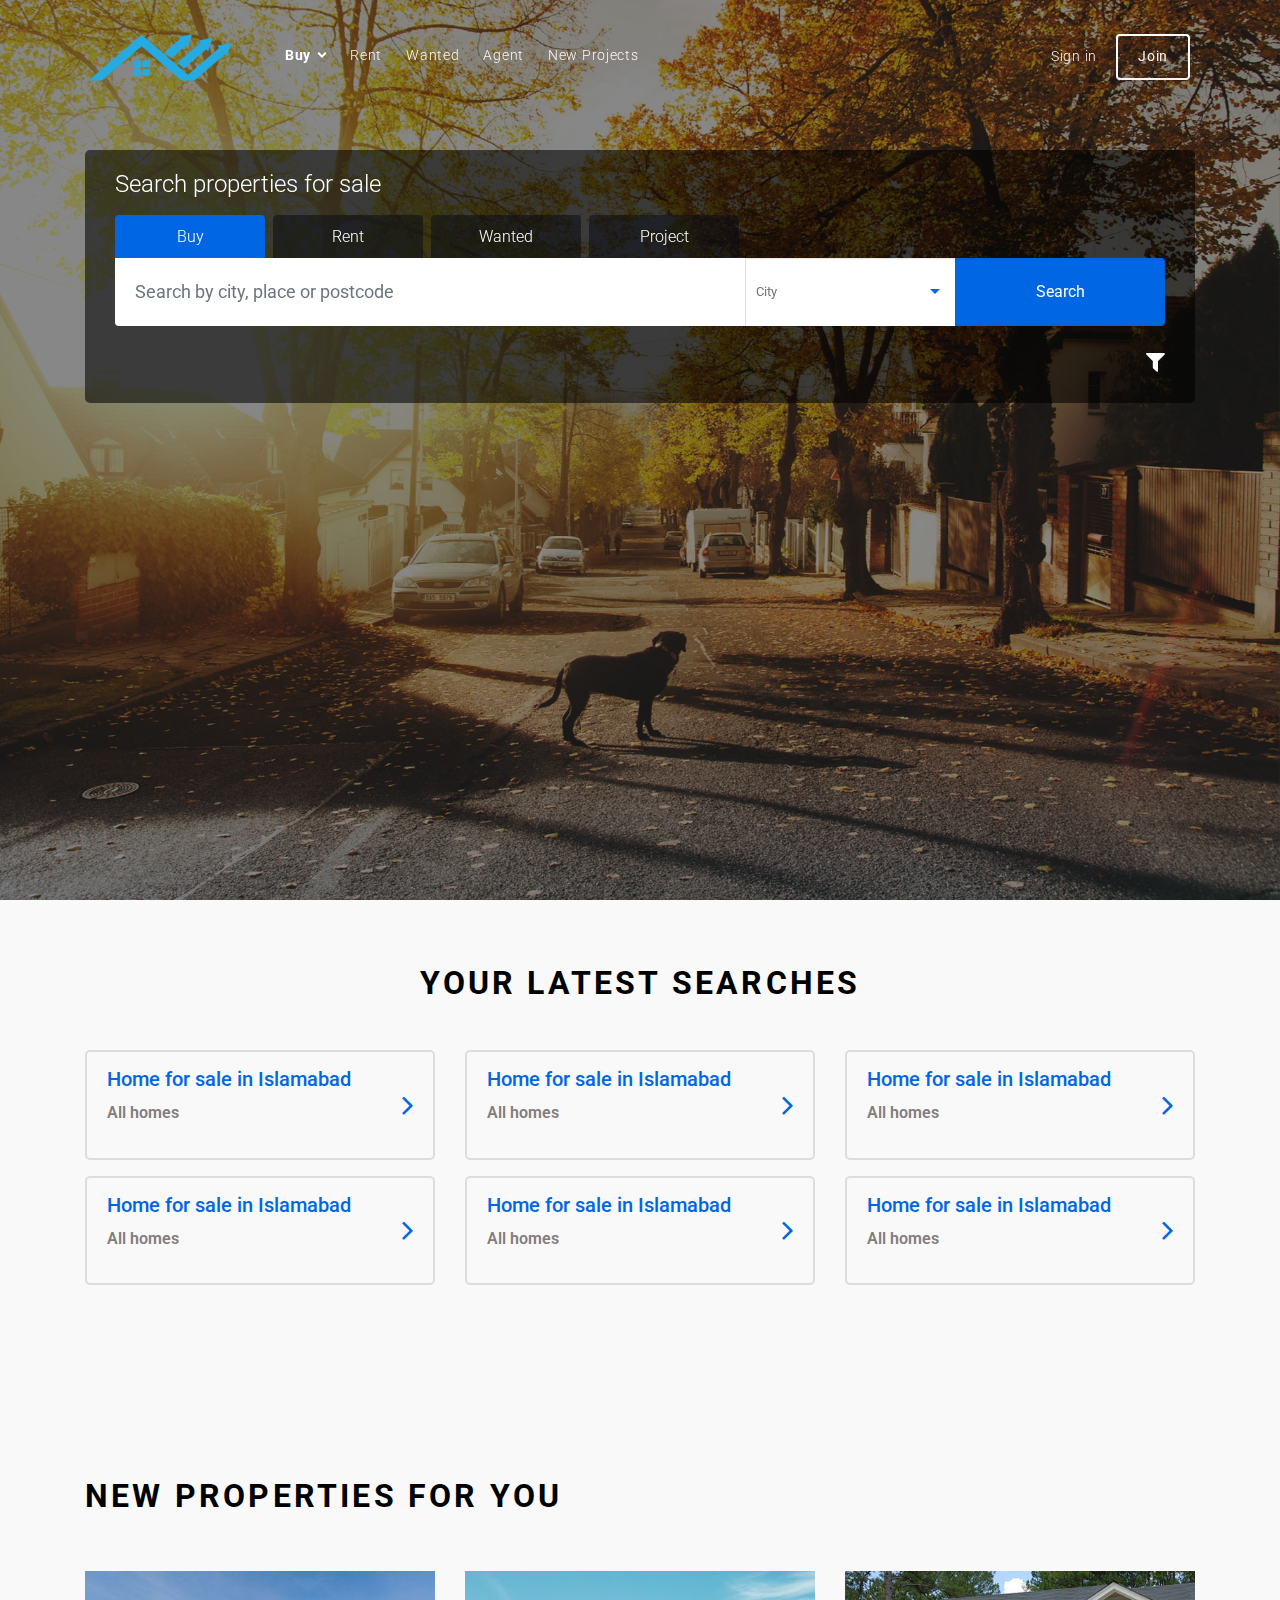
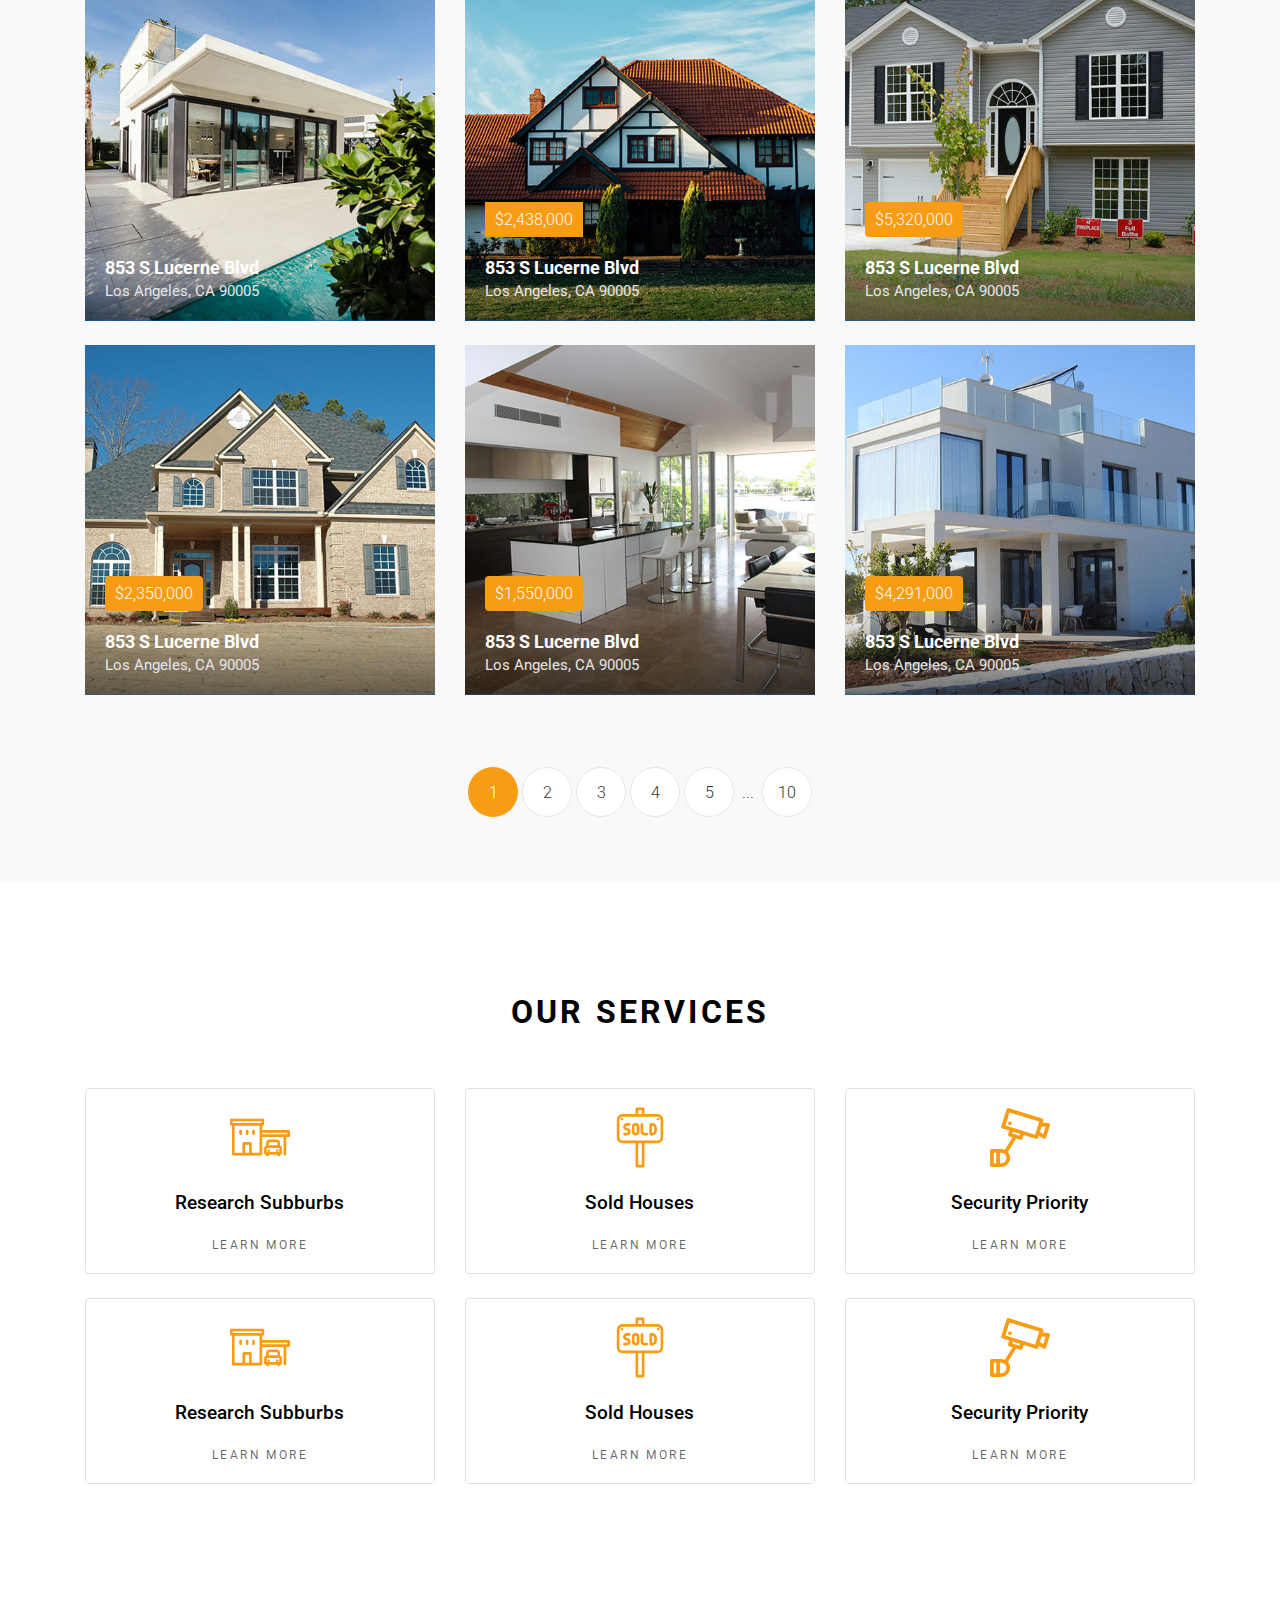
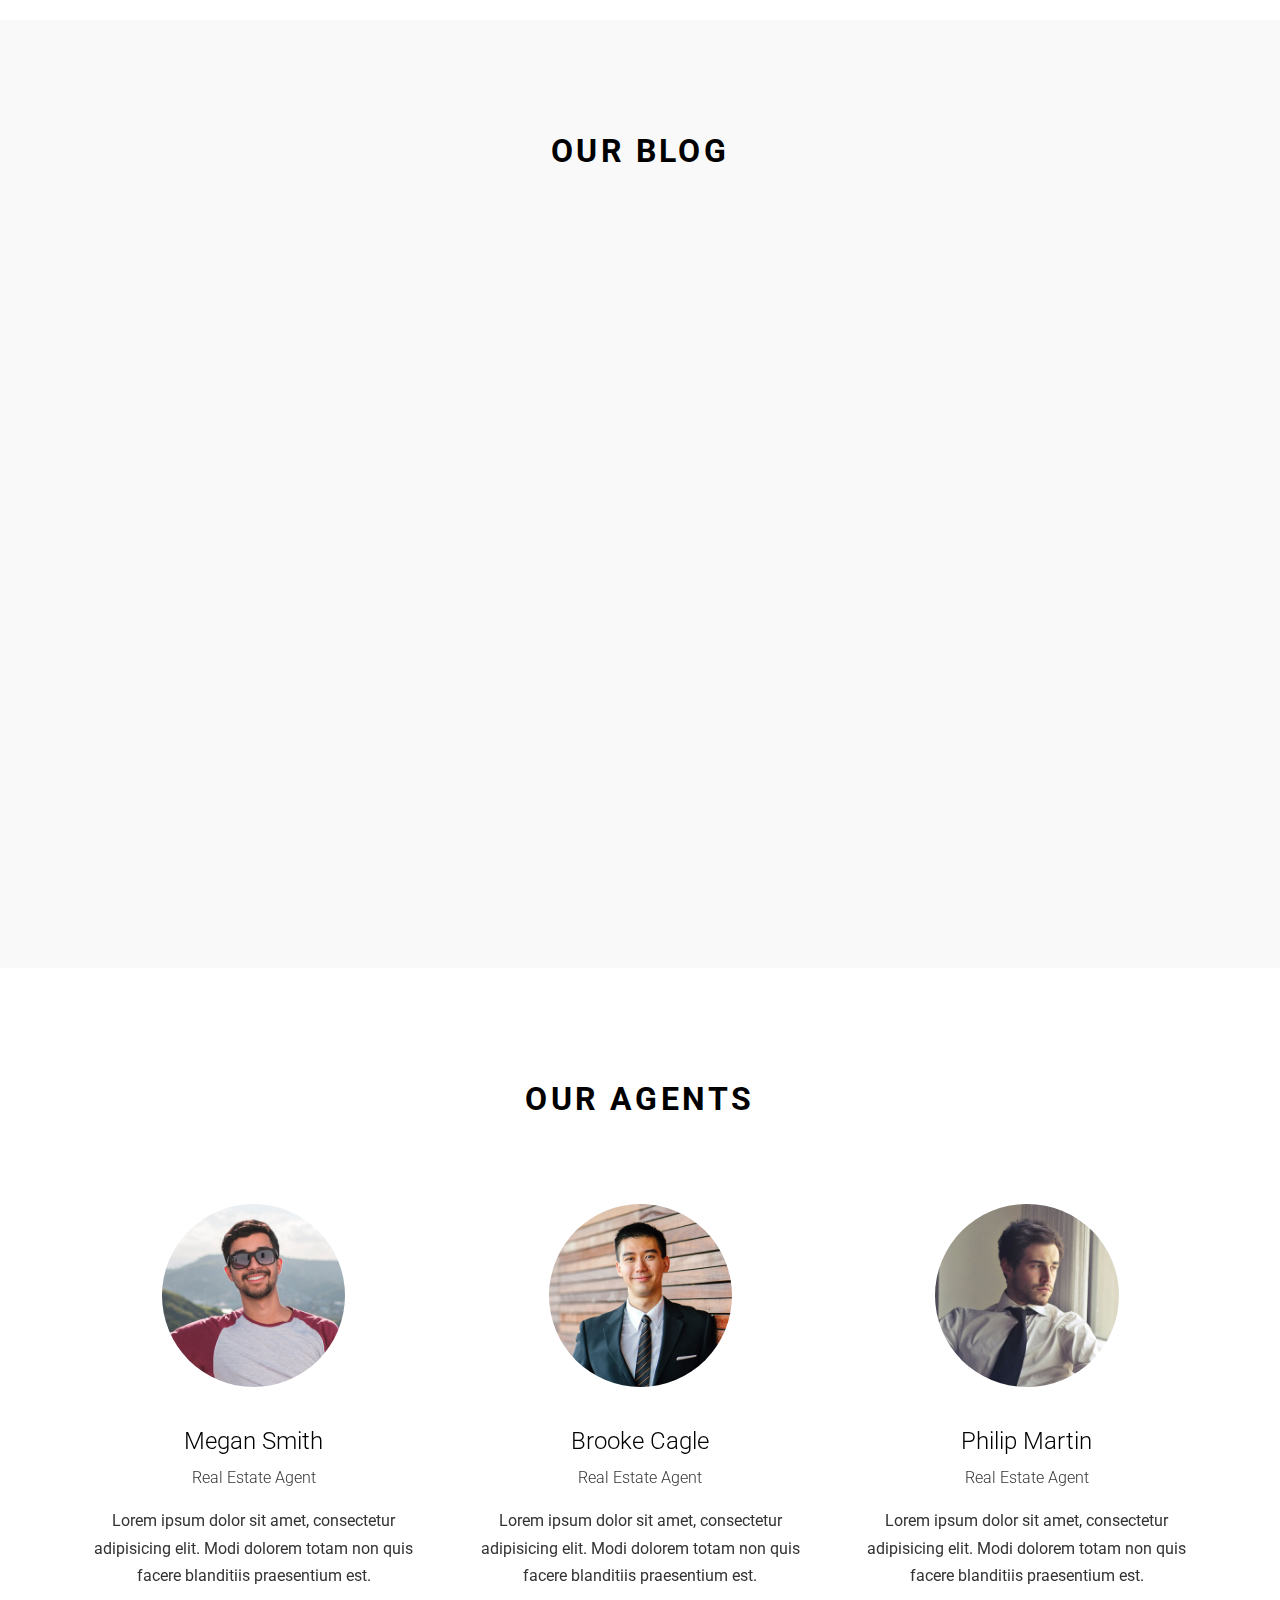
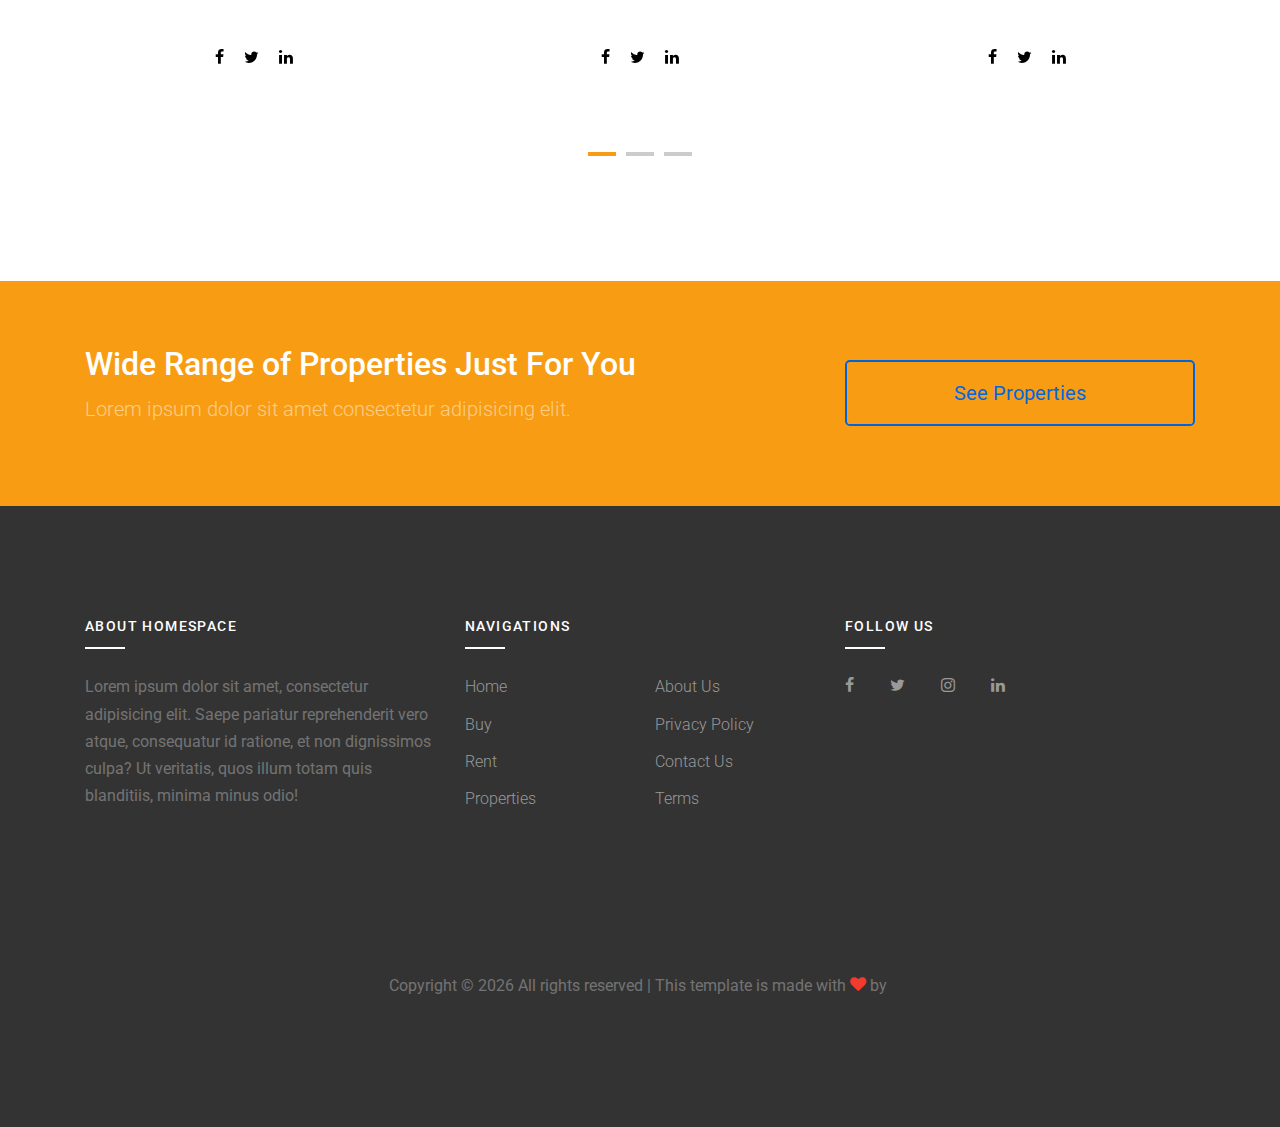
==== commit 909e04dd: "commit made on 25-7-2019" ====
--- a/index.html
+++ b/index.html
@@ -37,28 +37,7 @@
         </div>
       </div>
       <div class="site-mobile-menu-body"></div>
-    </div> <!-- .site-mobile-menu -->
-
-    <!-- <div class="border-bottom bg-white top-bar">
-      <div class="container">
-        <div class="row align-items-center">
-          <div class="col-6 col-md-6">
-            <p class="mb-0">
-              <a href="#" class="mr-3"><span class="text-black fl-bigmug-line-phone351"></span> <span
-                  class="d-none d-md-inline-block ml-2">+2 102 3923 3922</span></a>
-              <a href="#"><span class="text-black fl-bigmug-line-email64"></span> <span
-                  class="d-none d-md-inline-block ml-2">info@domain.com</span></a>
-            </p>
-          </div>
-          <div class="col-6 col-md-6 text-right">
-            <a href="#" class="mr-3"><span class="text-black icon-facebook"></span></a>
-            <a href="#" class="mr-3"><span class="text-black icon-twitter"></span></a>
-            <a href="#" class="mr-0"><span class="text-black icon-linkedin"></span></a>
-          </div>
-        </div>
-      </div>
-
-    </div> -->
+    </div>
     <div class="site-navbar">
       <div class="container py-1">
         <div class="row align-items-center">
@@ -140,315 +119,315 @@
   <div class="hero-section">
     <div class="container">
       <div class="row mb-5">
-        <div class="col-md-9">
-          <div class="main-search">
-            <h4 class="mb-3">Search properties for sale</h4>
-            <ul class="nav nav-tabs" id="myTab" role="tablist">
-              <li class="nav-item">
-                <a class="nav-link active" id="home-tab" data-toggle="tab" href="#home" role="tab" aria-controls="home"
-                  aria-selected="true">Buy</a>
-              </li>
-              <li class="nav-item">
-                <a class="nav-link" id="profile-tab" data-toggle="tab" href="#profile" role="tab"
-                  aria-controls="profile" aria-selected="false">Rent</a>
-              </li>
-              <li class="nav-item">
-                <a class="nav-link" id="contact-tab" data-toggle="tab" href="#contact" role="tab"
-                  aria-controls="contact" aria-selected="false">Wanted</a>
-              </li>
-              <li class="nav-item">
-                <a class="nav-link" id="contact-tab" data-toggle="tab" href="#contact" role="tab"
-                  aria-controls="contact" aria-selected="false">Project</a>
-              </li>
-            </ul>
-            <div class="main-search-primary">
-              <div class="form-group clearfix">
-                <input type="text" class="form-control primary-search" name="primary-search"
-                  placeholder="Search by city, place or postcode" id="primary-search">
-                <div class="d-inline-block search-city">
-                  <select id="select-city" class="" placeholder="City">
-                    <option value="" disabled selected>Select The City</option>
-                    <option value="Islamabad">Islamabad</option>
-                    <option value="Ahmed Nager Chatha">Ahmed Nager Chatha</option>
-                    <option value="Ahmadpur East">Ahmadpur East</option>
-                    <option value="Ali Khan Abad">Ali Khan Abad</option>
-                    <option value="Alipur">Alipur</option>
-                    <option value="Arifwala">Arifwala</option>
-                    <option value="Attock">Attock</option>
-                    <option value="Bhera">Bhera</option>
-                    <option value="Bhalwal">Bhalwal</option>
-                    <option value="Bahawalnagar">Bahawalnagar</option>
-                    <option value="Bahawalpur">Bahawalpur</option>
-                    <option value="Bhakkar">Bhakkar</option>
-                    <option value="Burewala">Burewala</option>
-                    <option value="Chillianwala">Chillianwala</option>
-                    <option value="Chakwal">Chakwal</option>
-                    <option value="Chichawatni">Chichawatni</option>
-                    <option value="Chiniot">Chiniot</option>
-                    <option value="Chishtian">Chishtian</option>
-                    <option value="Daska">Daska</option>
-                    <option value="Darya Khan">Darya Khan</option>
-                    <option value="Dera Ghazi Khan">Dera Ghazi Khan</option>
-                    <option value="Dhaular">Dhaular</option>
-                    <option value="Dina">Dina</option>
-                    <option value="Dinga">Dinga</option>
-                    <option value="Dipalpur">Dipalpur</option>
-                    <option value="Faisalabad">Faisalabad</option>
-                    <option value="Fateh Jhang">Fateh Jang</option>
-                    <option value="Ghakhar Mandi">Ghakhar Mandi</option>
-                    <option value="Gojra">Gojra</option>
-                    <option value="Gujranwala">Gujranwala</option>
-                    <option value="Gujrat">Gujrat</option>
-                    <option value="Gujar Khan">Gujar Khan</option>
-                    <option value="Hafizabad">Hafizabad</option>
-                    <option value="Haroonabad">Haroonabad</option>
-                    <option value="Hasilpur">Hasilpur</option>
-                    <option value="Haveli">Haveli</option>
-                    <option value="Lakha">Lakha</option>
-                    <option value="Jalalpur">Jalalpur</option>
-                    <option value="Jattan">Jattan</option>
-                    <option value="Jampur">Jampur</option>
-                    <option value="Jaranwala">Jaranwala</option>
-                    <option value="Jhang">Jhang</option>
-                    <option value="Jhelum">Jhelum</option>
-                    <option value="Kalabagh">Kalabagh</option>
-                    <option value="Karor Lal Esan">Karor Lal Esan</option>
-                    <option value="Kasur">Kasur</option>
-                    <option value="Kamalia">Kamalia</option>
-                    <option value="Kamoke">Kamoke</option>
-                    <option value="Khanewal">Khanewal</option>
-                    <option value="Khanpur">Khanpur</option>
-                    <option value="Kharian">Kharian</option>
-                    <option value="Khushab">Khushab</option>
-                    <option value="Kot Adu">Kot Adu</option>
-                    <option value="Jauharabad">Jauharabad</option>
-                    <option value="Lahore">Lahore</option>
-                    <option value="Lalamusa">Lalamusa</option>
-                    <option value="Layyah">Layyah</option>
-                    <option value="Liaquat Pur">Liaquat Pur</option>
-                    <option value="Lodhran">Lodhran</option>
-                    <option value="Malakwal">Malakwal</option>
-                    <option value="Mamoori">Mamoori</option>
-                    <option value="Mailsi">Mailsi</option>
-                    <option value="Mandi Bahauddin">Mandi Bahauddin</option>
-                    <option value="mian Channu">Mian Channu</option>
-                    <option value="Mianwali">Mianwali</option>
-                    <option value="Multan">Multan</option>
-                    <option value="Murree">Murree</option>
-                    <option value="Muridke">Muridke</option>
-                    <option value="Mianwali Bangla">Mianwali Bangla</option>
-                    <option value="Muzaffargarh">Muzaffargarh</option>
-                    <option value="Narowal">Narowal</option>
-                    <option value="Okara">Okara</option>
-                    <option value="Renala Khurd">Renala Khurd</option>
-                    <option value="Pakpattan">Pakpattan</option>
-                    <option value="Pattoki">Pattoki</option>
-                    <option value="Pir Mahal">Pir Mahal</option>
-                    <option value="Qaimpur">Qaimpur</option>
-                    <option value="Qila Didar Singh">Qila Didar Singh</option>
-                    <option value="Rabwah">Rabwah</option>
-                    <option value="Raiwind">Raiwind</option>
-                    <option value="Rajanpur">Rajanpur</option>
-                    <option value="Rahim Yar Khan">Rahim Yar Khan</option>
-                    <option value="Rawalpindi">Rawalpindi</option>
-                    <option value="Sadiqabad">Sadiqabad</option>
-                    <option value="Safdarabad">Safdarabad</option>
-                    <option value="Sahiwal">Sahiwal</option>
-                    <option value="Sangla Hill">Sangla Hill</option>
-                    <option value="Sarai Alamgir">Sarai Alamgir</option>
-                    <option value="Sargodha">Sargodha</option>
-                    <option value="Shakargarh">Shakargarh</option>
-                    <option value="Sheikhupura">Sheikhupura</option>
-                    <option value="Sialkot">Sialkot</option>
-                    <option value="Sohawa">Sohawa</option>
-                    <option value="Soianwala">Soianwala</option>
-                    <option value="Siranwali">Siranwali</option>
-                    <option value="Talagang">Talagang</option>
-                    <option value="Taxila">Taxila</option>
-                    <option value="Toba Tek  Singh">Toba Tek Singh</option>
-                    <option value="Vehari">Vehari</option>
-                    <option value="Wah Cantonment">Wah Cantonment</option>
-                    <option value="Wazirabad">Wazirabad</option>
-                    <option value="Badin">Badin</option>
-                    <option value="Bhirkan">Bhirkan</option>
-                    <option value="Rajo Khanani">Rajo Khanani</option>
-                    <option value="Chak">Chak</option>
-                    <option value="Dadu">Dadu</option>
-                    <option value="Digri">Digri</option>
-                    <option value="Diplo">Diplo</option>
-                    <option value="Dokri">Dokri</option>
-                    <option value="Ghotki">Ghotki</option>
-                    <option value="Haala">Haala</option>
-                    <option value="Hyderabad">Hyderabad</option>
-                    <option value="Islamkot">Islamkot</option>
-                    <option value="Jacobabad">Jacobabad</option>
-                    <option value="Jamshoro">Jamshoro</option>
-                    <option value="Jungshahi">Jungshahi</option>
-                    <option value="Kandhkot">Kandhkot</option>
-                    <option value="Kandiaro">Kandiaro</option>
-                    <option value="Karachi">Karachi</option>
-                    <option value="Kashmore">Kashmore</option>
-                    <option value="Keti Bandar">Keti Bandar</option>
-                    <option value="Khairpur">Khairpur</option>
-                    <option value="Kotri">Kotri</option>
-                    <option value="Larkana">Larkana</option>
-                    <option value="Matiari">Matiari</option>
-                    <option value="Mehar">Mehar</option>
-                    <option value="Mirpur Khas">Mirpur Khas</option>
-                    <option value="Mithani">Mithani</option>
-                    <option value="Mithi">Mithi</option>
-                    <option value="Mehrabpur">Mehrabpur</option>
-                    <option value="Moro">Moro</option>
-                    <option value="Nagarparkar">Nagarparkar</option>
-                    <option value="Naudero">Naudero</option>
-                    <option value="Naushahro Feroze">Naushahro Feroze</option>
-                    <option value="Naushara">Naushara</option>
-                    <option value="Nawabshah">Nawabshah</option>
-                    <option value="Nazimabad">Nazimabad</option>
-                    <option value="Qambar">Qambar</option>
-                    <option value="Qasimabad">Qasimabad</option>
-                    <option value="Ranipur">Ranipur</option>
-                    <option value="Ratodero">Ratodero</option>
-                    <option value="Rohri">Rohri</option>
-                    <option value="Sakrand">Sakrand</option>
-                    <option value="Sanghar">Sanghar</option>
-                    <option value="Shahbandar">Shahbandar</option>
-                    <option value="Shahdadkot">Shahdadkot</option>
-                    <option value="Shahdadpur">Shahdadpur</option>
-                    <option value="Shahpur Chakar">Shahpur Chakar</option>
-                    <option value="Shikarpaur">Shikarpaur</option>
-                    <option value="Sukkur">Sukkur</option>
-                    <option value="Tangwani">Tangwani</option>
-                    <option value="Tando Adam Khan">Tando Adam Khan</option>
-                    <option value="Tando Allahyar">Tando Allahyar</option>
-                    <option value="Tando Muhammad Khan">Tando Muhammad Khan</option>
-                    <option value="Thatta">Thatta</option>
-                    <option value="Umerkot">Umerkot</option>
-                    <option value="Warah">Warah</option>
-                    <option value="Abbottabad">Abbottabad</option>
-                    <option value="Adezai">Adezai</option>
-                    <option value="Alpuri">Alpuri</option>
-                    <option value="Akora Khattak">Akora Khattak</option>
-                    <option value="Ayubia">Ayubia</option>
-                    <option value="Banda Daud Shah">Banda Daud Shah</option>
-                    <option value="Bannu">Bannu</option>
-                    <option value="Batkhela">Batkhela</option>
-                    <option value="Battagram">Battagram</option>
-                    <option value="Birote">Birote</option>
-                    <option value="Chakdara">Chakdara</option>
-                    <option value="Charsadda">Charsadda</option>
-                    <option value="Chitral">Chitral</option>
-                    <option value="Daggar">Daggar</option>
-                    <option value="Dargai">Dargai</option>
-                    <option value="Darya Khan">Darya Khan</option>
-                    <option value="dera Ismail Khan">Dera Ismail Khan</option>
-                    <option value="Doaba">Doaba</option>
-                    <option value="Dir">Dir</option>
-                    <option value="Drosh">Drosh</option>
-                    <option value="Hangu">Hangu</option>
-                    <option value="Haripur">Haripur</option>
-                    <option value="Karak">Karak</option>
-                    <option value="Kohat">Kohat</option>
-                    <option value="Kulachi">Kulachi</option>
-                    <option value="Lakki Marwat">Lakki Marwat</option>
-                    <option value="Latamber">Latamber</option>
-                    <option value="Madyan">Madyan</option>
-                    <option value="Mansehra">Mansehra</option>
-                    <option value="Mardan">Mardan</option>
-                    <option value="Mastuj">Mastuj</option>
-                    <option value="Mingora">Mingora</option>
-                    <option value="Nowshera">Nowshera</option>
-                    <option value="Paharpur">Paharpur</option>
-                    <option value="Pabbi">Pabbi</option>
-                    <option value="Peshawar">Peshawar</option>
-                    <option value="Saidu Sharif">Saidu Sharif</option>
-                    <option value="Shorkot">Shorkot</option>
-                    <option value="Shewa Adda">Shewa Adda</option>
-                    <option value="Swabi">Swabi</option>
-                    <option value="Swat">Swat</option>
-                    <option value="Tangi">Tangi</option>
-                    <option value="Tank">Tank</option>
-                    <option value="Thall">Thall</option>
-                    <option value="Timergara">Timergara</option>
-                    <option value="Tordher">Tordher</option>
-                    <option value="Awaran">Awaran</option>
-                    <option value="Barkhan">Barkhan</option>
-                    <option value="Chagai">Chagai</option>
-                    <option value="Dera Bugti">Dera Bugti</option>
-                    <option value="Gwadar">Gwadar</option>
-                    <option value="Harnai">Harnai</option>
-                    <option value="Jafarabad">Jafarabad</option>
-                    <option value="Jhal Magsi">Jhal Magsi</option>
-                    <option value="Kacchi">Kacchi</option>
-                    <option value="Kalat">Kalat</option>
-                    <option value="Kech">Kech</option>
-                    <option value="Kharan">Kharan</option>
-                    <option value="Khuzdar">Khuzdar</option>
-                    <option value="Killa Abdullah">Killa Abdullah</option>
-                    <option value="Killa Saifullah">Killa Saifullah</option>
-                    <option value="Kohlu">Kohlu</option>
-                    <option value="Lasbela">Lasbela</option>
-                    <option value="Lehri">Lehri</option>
-                    <option value="Loralai">Loralai</option>
-                    <option value="Mastung">Mastung</option>
-                    <option value="Musakhel">Musakhel</option>
-                    <option value="Nasirabad">Nasirabad</option>
-                    <option value="Nushki">Nushki</option>
-                    <option value="Panjgur">Panjgur</option>
-                    <option value="Pishin valley">Pishin Valley</option>
-                    <option value="Quetta">Quetta</option>
-                    <option value="Sherani">Sherani</option>
-                    <option value="Sibi">Sibi</option>
-                    <option value="Sohbatpur">Sohbatpur</option>
-                    <option value="Washuk">Washuk</option>
-                    <option value="Zhob">Zhob</option>
-                    <option value="Ziarat">Ziarat</option>
+        <div class="col-md-12">
+          <form method="POST" action="" class="main-search-form">
+            <div class="main-search">
+              <h4 class="mb-3">Search properties for sale</h4>
+              <ul class="nav nav-tabs" id="myTab" role="tablist">
+                <li class="nav-item">
+                  <a class="nav-link active" data-purpose="buy" id="home-tab" data-toggle="tab" href="#home" role="tab" aria-controls="home" aria-selected="true">Buy</a>
+                </li>
+                <li class="nav-item">
+                  <a class="nav-link" id="profile-tab" data-purpose="rent" data-toggle="tab" href="#profile" role="tab" aria-controls="profile" aria-selected="false">Rent</a>
+                </li>
+                <li class="nav-item">
+                  <a class="nav-link" id="contact-tab" data-purpose="wanted" data-toggle="tab" href="#contact" role="tab" aria-controls="contact" aria-selected="false">Wanted</a>
+                </li>
+                <li class="nav-item">
+                  <a class="nav-link" id="contact-tab" data-purpose="project" data-toggle="tab" href="#contact" role="tab" aria-controls="contact" aria-selected="false">Project</a>
+                </li>
+              </ul>
+              <div class="main-search-primary">
+                <div class="form-group clearfix">
+                  <!-- Purupose input data coming from jquery -->
+                  <input type="text" value="" id="purpose_tb" name="purpose" hidden>
+                  <input type="text" value="" id="min_price_tb" name="min_price" hidden>
+                  <input type="text" value="" id="max_price_tb" name="max_price" hidden>
+
+                  <input type="text" class="form-control primary-search" name="primary-search" placeholder="Search by city, place or postcode" id="primary-search" required>
+                  <div class="d-inline-block search-city">
+                    <select id="select-city" class="" placeholder="City" name="city">
+                      <option value="" disabled selected>Select The City</option>
+                      <option value="Islamabad">Islamabad</option>
+                      <option value="Ahmed Nager Chatha">Ahmed Nager Chatha</option>
+                      <option value="Ahmadpur East">Ahmadpur East</option>
+                      <option value="Ali Khan Abad">Ali Khan Abad</option>
+                      <option value="Alipur">Alipur</option>
+                      <option value="Arifwala">Arifwala</option>
+                      <option value="Attock">Attock</option>
+                      <option value="Bhera">Bhera</option>
+                      <option value="Bhalwal">Bhalwal</option>
+                      <option value="Bahawalnagar">Bahawalnagar</option>
+                      <option value="Bahawalpur">Bahawalpur</option>
+                      <option value="Bhakkar">Bhakkar</option>
+                      <option value="Burewala">Burewala</option>
+                      <option value="Chillianwala">Chillianwala</option>
+                      <option value="Chakwal">Chakwal</option>
+                      <option value="Chichawatni">Chichawatni</option>
+                      <option value="Chiniot">Chiniot</option>
+                      <option value="Chishtian">Chishtian</option>
+                      <option value="Daska">Daska</option>
+                      <option value="Darya Khan">Darya Khan</option>
+                      <option value="Dera Ghazi Khan">Dera Ghazi Khan</option>
+                      <option value="Dhaular">Dhaular</option>
+                      <option value="Dina">Dina</option>
+                      <option value="Dinga">Dinga</option>
+                      <option value="Dipalpur">Dipalpur</option>
+                      <option value="Faisalabad">Faisalabad</option>
+                      <option value="Fateh Jhang">Fateh Jang</option>
+                      <option value="Ghakhar Mandi">Ghakhar Mandi</option>
+                      <option value="Gojra">Gojra</option>
+                      <option value="Gujranwala">Gujranwala</option>
+                      <option value="Gujrat">Gujrat</option>
+                      <option value="Gujar Khan">Gujar Khan</option>
+                      <option value="Hafizabad">Hafizabad</option>
+                      <option value="Haroonabad">Haroonabad</option>
+                      <option value="Hasilpur">Hasilpur</option>
+                      <option value="Haveli">Haveli</option>
+                      <option value="Lakha">Lakha</option>
+                      <option value="Jalalpur">Jalalpur</option>
+                      <option value="Jattan">Jattan</option>
+                      <option value="Jampur">Jampur</option>
+                      <option value="Jaranwala">Jaranwala</option>
+                      <option value="Jhang">Jhang</option>
+                      <option value="Jhelum">Jhelum</option>
+                      <option value="Kalabagh">Kalabagh</option>
+                      <option value="Karor Lal Esan">Karor Lal Esan</option>
+                      <option value="Kasur">Kasur</option>
+                      <option value="Kamalia">Kamalia</option>
+                      <option value="Kamoke">Kamoke</option>
+                      <option value="Khanewal">Khanewal</option>
+                      <option value="Khanpur">Khanpur</option>
+                      <option value="Kharian">Kharian</option>
+                      <option value="Khushab">Khushab</option>
+                      <option value="Kot Adu">Kot Adu</option>
+                      <option value="Jauharabad">Jauharabad</option>
+                      <option value="Lahore">Lahore</option>
+                      <option value="Lalamusa">Lalamusa</option>
+                      <option value="Layyah">Layyah</option>
+                      <option value="Liaquat Pur">Liaquat Pur</option>
+                      <option value="Lodhran">Lodhran</option>
+                      <option value="Malakwal">Malakwal</option>
+                      <option value="Mamoori">Mamoori</option>
+                      <option value="Mailsi">Mailsi</option>
+                      <option value="Mandi Bahauddin">Mandi Bahauddin</option>
+                      <option value="mian Channu">Mian Channu</option>
+                      <option value="Mianwali">Mianwali</option>
+                      <option value="Multan">Multan</option>
+                      <option value="Murree">Murree</option>
+                      <option value="Muridke">Muridke</option>
+                      <option value="Mianwali Bangla">Mianwali Bangla</option>
+                      <option value="Muzaffargarh">Muzaffargarh</option>
+                      <option value="Narowal">Narowal</option>
+                      <option value="Okara">Okara</option>
+                      <option value="Renala Khurd">Renala Khurd</option>
+                      <option value="Pakpattan">Pakpattan</option>
+                      <option value="Pattoki">Pattoki</option>
+                      <option value="Pir Mahal">Pir Mahal</option>
+                      <option value="Qaimpur">Qaimpur</option>
+                      <option value="Qila Didar Singh">Qila Didar Singh</option>
+                      <option value="Rabwah">Rabwah</option>
+                      <option value="Raiwind">Raiwind</option>
+                      <option value="Rajanpur">Rajanpur</option>
+                      <option value="Rahim Yar Khan">Rahim Yar Khan</option>
+                      <option value="Rawalpindi">Rawalpindi</option>
+                      <option value="Sadiqabad">Sadiqabad</option>
+                      <option value="Safdarabad">Safdarabad</option>
+                      <option value="Sahiwal">Sahiwal</option>
+                      <option value="Sangla Hill">Sangla Hill</option>
+                      <option value="Sarai Alamgir">Sarai Alamgir</option>
+                      <option value="Sargodha">Sargodha</option>
+                      <option value="Shakargarh">Shakargarh</option>
+                      <option value="Sheikhupura">Sheikhupura</option>
+                      <option value="Sialkot">Sialkot</option>
+                      <option value="Sohawa">Sohawa</option>
+                      <option value="Soianwala">Soianwala</option>
+                      <option value="Siranwali">Siranwali</option>
+                      <option value="Talagang">Talagang</option>
+                      <option value="Taxila">Taxila</option>
+                      <option value="Toba Tek  Singh">Toba Tek Singh</option>
+                      <option value="Vehari">Vehari</option>
+                      <option value="Wah Cantonment">Wah Cantonment</option>
+                      <option value="Wazirabad">Wazirabad</option>
+                      <option value="Badin">Badin</option>
+                      <option value="Bhirkan">Bhirkan</option>
+                      <option value="Rajo Khanani">Rajo Khanani</option>
+                      <option value="Chak">Chak</option>
+                      <option value="Dadu">Dadu</option>
+                      <option value="Digri">Digri</option>
+                      <option value="Diplo">Diplo</option>
+                      <option value="Dokri">Dokri</option>
+                      <option value="Ghotki">Ghotki</option>
+                      <option value="Haala">Haala</option>
+                      <option value="Hyderabad">Hyderabad</option>
+                      <option value="Islamkot">Islamkot</option>
+                      <option value="Jacobabad">Jacobabad</option>
+                      <option value="Jamshoro">Jamshoro</option>
+                      <option value="Jungshahi">Jungshahi</option>
+                      <option value="Kandhkot">Kandhkot</option>
+                      <option value="Kandiaro">Kandiaro</option>
+                      <option value="Karachi">Karachi</option>
+                      <option value="Kashmore">Kashmore</option>
+                      <option value="Keti Bandar">Keti Bandar</option>
+                      <option value="Khairpur">Khairpur</option>
+                      <option value="Kotri">Kotri</option>
+                      <option value="Larkana">Larkana</option>
+                      <option value="Matiari">Matiari</option>
+                      <option value="Mehar">Mehar</option>
+                      <option value="Mirpur Khas">Mirpur Khas</option>
+                      <option value="Mithani">Mithani</option>
+                      <option value="Mithi">Mithi</option>
+                      <option value="Mehrabpur">Mehrabpur</option>
+                      <option value="Moro">Moro</option>
+                      <option value="Nagarparkar">Nagarparkar</option>
+                      <option value="Naudero">Naudero</option>
+                      <option value="Naushahro Feroze">Naushahro Feroze</option>
+                      <option value="Naushara">Naushara</option>
+                      <option value="Nawabshah">Nawabshah</option>
+                      <option value="Nazimabad">Nazimabad</option>
+                      <option value="Qambar">Qambar</option>
+                      <option value="Qasimabad">Qasimabad</option>
+                      <option value="Ranipur">Ranipur</option>
+                      <option value="Ratodero">Ratodero</option>
+                      <option value="Rohri">Rohri</option>
+                      <option value="Sakrand">Sakrand</option>
+                      <option value="Sanghar">Sanghar</option>
+                      <option value="Shahbandar">Shahbandar</option>
+                      <option value="Shahdadkot">Shahdadkot</option>
+                      <option value="Shahdadpur">Shahdadpur</option>
+                      <option value="Shahpur Chakar">Shahpur Chakar</option>
+                      <option value="Shikarpaur">Shikarpaur</option>
+                      <option value="Sukkur">Sukkur</option>
+                      <option value="Tangwani">Tangwani</option>
+                      <option value="Tando Adam Khan">Tando Adam Khan</option>
+                      <option value="Tando Allahyar">Tando Allahyar</option>
+                      <option value="Tando Muhammad Khan">Tando Muhammad Khan</option>
+                      <option value="Thatta">Thatta</option>
+                      <option value="Umerkot">Umerkot</option>
+                      <option value="Warah">Warah</option>
+                      <option value="Abbottabad">Abbottabad</option>
+                      <option value="Adezai">Adezai</option>
+                      <option value="Alpuri">Alpuri</option>
+                      <option value="Akora Khattak">Akora Khattak</option>
+                      <option value="Ayubia">Ayubia</option>
+                      <option value="Banda Daud Shah">Banda Daud Shah</option>
+                      <option value="Bannu">Bannu</option>
+                      <option value="Batkhela">Batkhela</option>
+                      <option value="Battagram">Battagram</option>
+                      <option value="Birote">Birote</option>
+                      <option value="Chakdara">Chakdara</option>
+                      <option value="Charsadda">Charsadda</option>
+                      <option value="Chitral">Chitral</option>
+                      <option value="Daggar">Daggar</option>
+                      <option value="Dargai">Dargai</option>
+                      <option value="Darya Khan">Darya Khan</option>
+                      <option value="dera Ismail Khan">Dera Ismail Khan</option>
+                      <option value="Doaba">Doaba</option>
+                      <option value="Dir">Dir</option>
+                      <option value="Drosh">Drosh</option>
+                      <option value="Hangu">Hangu</option>
+                      <option value="Haripur">Haripur</option>
+                      <option value="Karak">Karak</option>
+                      <option value="Kohat">Kohat</option>
+                      <option value="Kulachi">Kulachi</option>
+                      <option value="Lakki Marwat">Lakki Marwat</option>
+                      <option value="Latamber">Latamber</option>
+                      <option value="Madyan">Madyan</option>
+                      <option value="Mansehra">Mansehra</option>
+                      <option value="Mardan">Mardan</option>
+                      <option value="Mastuj">Mastuj</option>
+                      <option value="Mingora">Mingora</option>
+                      <option value="Nowshera">Nowshera</option>
+                      <option value="Paharpur">Paharpur</option>
+                      <option value="Pabbi">Pabbi</option>
+                      <option value="Peshawar">Peshawar</option>
+                      <option value="Saidu Sharif">Saidu Sharif</option>
+                      <option value="Shorkot">Shorkot</option>
+                      <option value="Shewa Adda">Shewa Adda</option>
+                      <option value="Swabi">Swabi</option>
+                      <option value="Swat">Swat</option>
+                      <option value="Tangi">Tangi</option>
+                      <option value="Tank">Tank</option>
+                      <option value="Thall">Thall</option>
+                      <option value="Timergara">Timergara</option>
+                      <option value="Tordher">Tordher</option>
+                      <option value="Awaran">Awaran</option>
+                      <option value="Barkhan">Barkhan</option>
+                      <option value="Chagai">Chagai</option>
+                      <option value="Dera Bugti">Dera Bugti</option>
+                      <option value="Gwadar">Gwadar</option>
+                      <option value="Harnai">Harnai</option>
+                      <option value="Jafarabad">Jafarabad</option>
+                      <option value="Jhal Magsi">Jhal Magsi</option>
+                      <option value="Kacchi">Kacchi</option>
+                      <option value="Kalat">Kalat</option>
+                      <option value="Kech">Kech</option>
+                      <option value="Kharan">Kharan</option>
+                      <option value="Khuzdar">Khuzdar</option>
+                      <option value="Killa Abdullah">Killa Abdullah</option>
+                      <option value="Killa Saifullah">Killa Saifullah</option>
+                      <option value="Kohlu">Kohlu</option>
+                      <option value="Lasbela">Lasbela</option>
+                      <option value="Lehri">Lehri</option>
+                      <option value="Loralai">Loralai</option>
+                      <option value="Mastung">Mastung</option>
+                      <option value="Musakhel">Musakhel</option>
+                      <option value="Nasirabad">Nasirabad</option>
+                      <option value="Nushki">Nushki</option>
+                      <option value="Panjgur">Panjgur</option>
+                      <option value="Pishin valley">Pishin Valley</option>
+                      <option value="Quetta">Quetta</option>
+                      <option value="Sherani">Sherani</option>
+                      <option value="Sibi">Sibi</option>
+                      <option value="Sohbatpur">Sohbatpur</option>
+                      <option value="Washuk">Washuk</option>
+                      <option value="Zhob">Zhob</option>
+                      <option value="Ziarat">Ziarat</option>
+                    </select>
+                  </div>
+                  <div class="search-action">
+                    <input type="submit" class="btn btn-primary btn-block" name="Search" value="Search">
+                  </div>
+                </div>
+              </div>
+              <a href="#" class="filter-icon" data-toggle="collapse" data-target="#filter-group-collapse" aria-expanded="false" aria-controls="filter-group-collapse">
+                <span class="fa fa-filter"></span>
+              </a>
+
+              <div class="filter-group collapse" id="filter-group-collapse">
+                <div class="d-inline-block">
+                  <label>Property Type</label>
+                  <select id="select-property-type" class="" placeholder="Property Type" name="property-type">
+                    <option value="" disabled selected>Property Type</option>
+                    <optgroup label="Homes">
+                      <option value="house">House</option>
+                      <option value="flat">Flat</option>
+                      <option value="upper_portion">Upper Portion</option>
+                      <option value="lower_portion">Lower Portion</option>
+                      <option value="farm_housr">Farm House</option>
+                      <option value="room">Room</option>
+                      <option value="penthouse">Pethouse</option>
+                    </optgroup>
+                    <optgroup label="Commercial">
+                      <option value="office">Office</option>
+                      <option value="shop">Shop</option>
+                      <option value="warehouse">Warehouse</option>
+                      <option value="factory">Factory</option>
+                      <option value="building">Building</option>
+                      <option value="other">Other</option>
+                    </optgroup>
+                    <optgroup label="Plots">
+                      <option value="residential_plot">Residential Plot</option>
+                      <option value="commerial_plot">Commercial Plot</option>
+                      <option value="agricultural_land">Agricultural Land</option>
+                      <option value="industrial_land">Industrial Land</option>
+                      <option value="plot_file">Plot File</option>
+                      <option value="plot_form">Plot Form</option>
+                    </optgroup>
+
                   </select>
                 </div>
-                <div class="search-action">
-                  <input type="submit" class="btn btn-primary btn-block" name="Search" value="Search">
-                </div>
-              </div>
-            </div>
-            <a href="#" class="filter-icon" data-toggle="collapse" data-target="#filter-group-collapse"
-              aria-expanded="false" aria-controls="filter-group-collapse">
-              <span class="fa fa-filter"></span>
-            </a>
-
-            <div class="filter-group collapse" id="filter-group-collapse">
-              <div class="d-inline-block">
-                <label>Property Type</label>
-                <select id="select-property-type" class="" placeholder="Property Type">
-                  <option value="" disabled selected>Property Type</option>
-                  <optgroup label="Homes">
-                    <option value="house">House</option>
-                    <option value="flat">Flat</option>
-                    <option value="upper_portion">Upper Portion</option>
-                    <option value="lower_portion">Lower Portion</option>
-                    <option value="farm_housr">Farm House</option>
-                    <option value="room">Room</option>
-                    <option value="penthouse">Pethouse</option>
-                  </optgroup>
-                  <optgroup label="Commercial">
-                    <option value="office">Office</option>
-                    <option value="shop">Shop</option>
-                    <option value="warehouse">Warehouse</option>
-                    <option value="factory">Factory</option>
-                    <option value="building">Building</option>
-                    <option value="other">Other</option>
-                  </optgroup>
-                  <optgroup label="Plots">
-                    <option value="residential_plot">Residential Plot</option>
-                    <option value="commerial_plot">Commercial Plot</option>
-                    <option value="agricultural_land">Agricultural Land</option>
-                    <option value="industrial_land">Industrial Land</option>
-                    <option value="plot_file">Plot File</option>
-                    <option value="plot_form">Plot Form</option>
-                  </optgroup>
-
-                </select>
-              </div>
-              <!-- <div class="d-inline-block">
+                <!-- <div class="d-inline-block">
                 <select class="" id="select-property-type">
                   <option>Home</option>
                   <option>Plot</option>
@@ -462,44 +441,57 @@
                   <option>House</option>
                 </select>
               </div> -->
-              <div class="d-inline-block slider-range-wrap">
-                <div class="mb-4">
-                  <label>Price(PKR)</label>
-                  <div id="slider-price" class="slider-range"></div>
-                  <input type="text" name="text" id="slider_amount" class=" border-0 pl-0 bg-white in-dec-control"
-                    disabled="" />
-                </div>
-              </div>
-              <div class="d-inline-block slider-range-wrap">
-                <div class="mb-4">
-                  <label>Area(MARLA)</label>
-                  <div id="slider-range" class="slider-range"></div>
-                  <input type="text" name="text" id="amount" class=" border-0 pl-0 bg-white in-dec-control"
-                    disabled="" />
-                </div>
-              </div>
-
-              <div class="d-inline-block">
-                <label>Beds</label>
-                <select id="select-beds">
-                  <option>All</option>
-                  <option>Studio</option>
-                  <option>1</option>
-                  <option>2</option>
-                  <option>3</option>
-                  <option>4</option>
-                  <option>5</option>
-                  <option>6</option>
-                  <option>7</option>
-                  <option>8</option>
-                  <option>9</option>
-                  <option>10+</option>
-                </select>
-              </div>
-            </div>
-          </div>
-        </div>
-        <div class="col-md-3">
+                <div class="d-inline-block slider-range-wrap">
+                  <div class="">
+                    <label>Price(PKR)</label>
+                    <div id="slider-price" class="slider-range"></div>
+                    <input type="text" name="text" id="slider_amount" class=" border-0 pl-0 bg-white in-dec-control" disabled="" />
+                  </div>
+                </div>
+                <div class="d-inline-block">
+                  <label>Min Area</label>
+                  <select id="select-beds" name="min_area">
+                    <option value="100">100</option>
+                    <option value="200">200</option>
+                    <option value="400">400</option>
+                    <option value="600">600</option>
+                    <option value="800">800</option>
+                    <option value="1000">1000</option>
+                  </select>
+                </div>
+                <div class="d-inline-block">
+                  <label>Max Area</label>
+                  <select id="select-beds" name="max-area">
+                    <option value="1000">1000</option>
+                    <option value="800">800</option>
+                    <option value="600">600</option>
+                    <option value="400">400</option>
+                    <option value="200">200</option>
+                    <option value="100">100</option>
+                  </select>
+                </div>
+                <div class="d-inline-block">
+                  <label>Beds</label>
+                  <select id="select-beds" name="beds">
+                    <option>All</option>
+                    <option>Studio</option>
+                    <option>1</option>
+                    <option>2</option>
+                    <option>3</option>
+                    <option>4</option>
+                    <option>5</option>
+                    <option>6</option>
+                    <option>7</option>
+                    <option>8</option>
+                    <option>9</option>
+                    <option>10+</option>
+                  </select>
+                </div>
+              </div>
+            </div>
+          </form>
+        </div>
+        <!-- <div class="col-md-3">
           <div class="main-search">
             <h4 class="mb-3">Home Loans</h4>
             <p class="">
@@ -507,12 +499,26 @@
             </p>
             <a href="#" class="btn btn-primary  mt-5">Learn More</a>
           </div>
-        </div>
+        </div> -->
+
       </div>
 
 
 
     </div>
+    <div id="single-property-slider" class="home-slider owl-carousel owl-theme">
+      <div class="item">
+        <img src="img/home-slider4.jpg" alt="The Last of us">
+      </div>
+      <div class="item">
+        <img src="img/home-slider2.jpg" alt="The Last of us">
+      </div>
+      <div class="item">
+        <img src="img/home-slider3.jpg" alt="The Last of us">
+      </div>
+
+    </div>
+
   </div>
   <div class="site-section site-section-sm bg-light">
     <div class="container">
@@ -533,7 +539,7 @@
               </a>
             </div>
             <!-- Loop ends -->
-            
+
             <div class="col-md-4 mb-3">
               <a href="#">
                 <div class="search-box">
@@ -1170,8 +1176,7 @@
             Copyright &copy;</script>
             <script>
               document.write(new Date().getFullYear());
-            </script> All rights reserved | This template is made with <i class="icon-heart text-danger"
-              aria-hidden="true"></i> by <a href="https://colorlib.com" target="_blank"></a>
+            </script> All rights reserved | This template is made with <i class="icon-heart text-danger" aria-hidden="true"></i> by <a href="https://colorlib.com" target="_blank"></a>
             <!-- Link back to Colorlib can't be removed. Template is licensed under CC BY 3.0. -->
           </p>
         </div>
@@ -1202,4 +1207,4 @@
 
 </body>
 
-</html>+</html>
--- a/css/style.css
+++ b/css/style.css
@@ -6,265 +6,378 @@
   font-size: 1rem;
   /* font-family: "Museo-Sans-700","Helvetica Neue",Helvetica,Arial,sans-serif; */
   /* font-family: "Roboto Mono", SFMono-Regular, Menlo, Monaco, Consolas, "Liberation Mono", "Courier New", monospace; */
-  font-family: "Nunito Sans", -apple-system, BlinkMacSystemFont, "Segoe UI", Roboto, "Helvetica Neue", Arial, sans-serif, "Apple Color Emoji", "Segoe UI Emoji", "Segoe UI Symbol", "Noto Color Emoji"; 
-  
+  font-family: "Nunito Sans", -apple-system, BlinkMacSystemFont, "Segoe UI", Roboto, "Helvetica Neue", Arial, sans-serif, "Apple Color Emoji", "Segoe UI Emoji", "Segoe UI Symbol", "Noto Color Emoji";
   font-family: 'Roboto', sans-serif;
 }
 
 ::-moz-selection {
   background: #000;
-  color: #fff; }
+  color: #fff;
+}
 
 ::selection {
   background: #000;
-  color: #fff; }
+  color: #fff;
+}
 
 a {
   -webkit-transition: .3s all ease;
   -o-transition: .3s all ease;
-  transition: .3s all ease; }
-  a:hover {
-    text-decoration: none; }
+  transition: .3s all ease;
+}
+
+a:hover {
+  text-decoration: none;
+}
 
 .letter-spacing-1 {
-  letter-spacing: .1em; }
+  letter-spacing: .1em;
+}
 
 .letter-spacing-2 {
-  letter-spacing: .2em; }
+  letter-spacing: .2em;
+}
 
 .text-black {
-  color: #000 !important; }
+  color: #000 !important;
+}
 
 .text-white-5 {
-  color: rgba(255, 255, 255, 0.5); }
+  color: rgba(255, 255, 255, 0.5);
+}
 
 .bg-black {
-  background: #000 !important; }
+  background: #000 !important;
+}
 
 .bg-light {
-  background: #f9f9f9 !important; }
+  background: #f9f9f9 !important;
+}
 
 .line-height-sm {
-  line-height: 1.3; }
+  line-height: 1.3;
+}
 
 .line-height-xs {
-  line-height: 1; }
+  line-height: 1;
+}
 
 .site-wrap {
-  position: relative; }
-  .site-wrap:before {
-    -webkit-transition: .3s all ease-in-out;
-    -o-transition: .3s all ease-in-out;
-    transition: .3s all ease-in-out;
-    background: rgba(0, 0, 0, 0.6);
-    content: "";
-    position: absolute;
-    z-index: 2000;
-    top: 0;
-    left: 0;
-    right: 0;
-    bottom: 0;
-    opacity: 0;
-    visibility: hidden; }
-  .offcanvas-menu .site-wrap {
-    position: absolute;
-    height: 100%;
-    width: 100%;
-    z-index: 2;
-    overflow: hidden; }
-    .offcanvas-menu .site-wrap:before {
-      opacity: 1;
-      visibility: visible; }
+  position: relative;
+}
+
+.site-wrap:before {
+  -webkit-transition: .3s all ease-in-out;
+  -o-transition: .3s all ease-in-out;
+  transition: .3s all ease-in-out;
+  background: rgba(0, 0, 0, 0.6);
+  content: "";
+  position: absolute;
+  z-index: 2000;
+  top: 0;
+  left: 0;
+  right: 0;
+  bottom: 0;
+  opacity: 0;
+  visibility: hidden;
+}
+
+.offcanvas-menu .site-wrap {
+  position: absolute;
+  height: 100%;
+  width: 100%;
+  z-index: 2;
+  overflow: hidden;
+}
+
+.offcanvas-menu .site-wrap:before {
+  opacity: 1;
+  visibility: visible;
+}
 
 .btn {
   position: relative;
-  top: 0; }
-  .btn.btn-2 {
-    letter-spacing: .2em;
-    text-transform: uppercase;
-    font-size: 12px;
-    font-weight: 700; }
-  .btn:hover, .btn:active, .btn:focus {
-    outline: none;
-    -webkit-box-shadow: none !important;
-    box-shadow: none !important; }
-  .btn.btn-secondary {
-    background-color: #e6e7e9;
-    border-color: #e6e7e9;
-    color: #000; }
-  .btn.btn-sm {
-    font-size: 0.9rem; }
-  .btn.btn-primary {
-    color: #fff; }
-  .btn.btn-outline-primary {
-    border-color: #fff;
-    color: #fff;
-    border-width: 2px; }
-    .btn.btn-outline-primary:hover {
-      color: #fff !important;
-      background: #000;
-      border-color: #000; }
-  .btn.btn-black {
-    background: #000 !important;
-    color: #fff; }
-    .btn.btn-black:hover {
-      background: #333333 !important; }
-  .btn.btn-white.btn-outline-white {
-    border-color: #fff;
-    background: transparent;
-    color: #fff; }
-    .btn.btn-white.btn-outline-white:hover {
-      background: #fff;
-      color: #000; }
+  top: 0;
+}
+
+.btn.btn-2 {
+  letter-spacing: .2em;
+  text-transform: uppercase;
+  font-size: 12px;
+  font-weight: 700;
+}
+
+.btn:hover, .btn:active, .btn:focus {
+  outline: none;
+  -webkit-box-shadow: none !important;
+  box-shadow: none !important;
+}
+
+.btn.btn-secondary {
+  background-color: #e6e7e9;
+  border-color: #e6e7e9;
+  color: #000;
+}
+
+.btn.btn-sm {
+  font-size: 0.9rem;
+}
+
+.btn.btn-primary {
+  color: #fff;
+}
+
+.btn.btn-outline-primary {
+  border-color: #0064df;
+  color: #0066e4;
+  border-width: 2px;
+}
+
+.btn.btn-outline-primary:hover {
+  color: #fff !important;
+  background: #0064df;
+  border-color: #0064df;
+}
+
+.btn.btn-black {
+  background: #000 !important;
+  color: #fff;
+}
+
+.btn.btn-black:hover {
+  background: #333333 !important;
+}
+
+.btn.btn-white.btn-outline-white {
+  border-color: #fff;
+  background: transparent;
+  color: #fff;
+}
+
+.btn.btn-white.btn-outline-white:hover {
+  background: #fff;
+  color: #000;
+}
 
 .bg-black {
-  background: #000; }
+  background: #000;
+}
 
 .form-control, .form-control-same-height {
-  height: 47px; }
+  height: 47px;
+}
 
 .form-control-sm {
   height: auto !important;
   padding-top: 5px !important;
-  padding-bottom: 5px !important; }
+  padding-bottom: 5px !important;
+}
 
 .form-control:active, .form-control:focus {
-  border-color: #f89d13; }
+  border-color: #f89d13;
+}
 
 .form-control:hover, .form-control:active, .form-control:focus {
   -webkit-box-shadow: none !important;
-  box-shadow: none !important; }
+  box-shadow: none !important;
+}
 
 .site-section {
-  padding: 3em 0; }
-  @media (min-width: 768px) {
-    .site-section {
-      padding: 7em 0; } }
-  .site-section.site-section-sm {
-    padding: 4em 0; }
+  padding: 3em 0;
+}
+
+@media (min-width: 768px) {
+  .site-section {
+    padding: 7em 0;
+  }
+}
+
+.site-section.site-section-sm {
+  padding: 4em 0;
+}
 
 .bg-text-line {
   display: inline;
   background: #000;
   -webkit-box-shadow: 20px 0 0 #000, -20px 0 0 #000;
-  box-shadow: 20px 0 0 #000, -20px 0 0 #000; }
+  box-shadow: 20px 0 0 #000, -20px 0 0 #000;
+}
 
 .bg-image {
   background-size: cover;
   background-repeat: no-rpeeat;
   overflow: hidden;
-  background-position: center center; }
-  .bg-image.center {
-    background-position: top center; }
-  .bg-image.fixed {
-    background-position: fixed !important; }
-  .bg-image.overlay, .bg-image.overlay-primary, .bg-image.overlay-info, .bg-image.overlay-success, .bg-image.overlay-warning {
-    position: relative; }
-    .bg-image.overlay:before, .bg-image.overlay-primary:before, .bg-image.overlay-info:before, .bg-image.overlay-success:before, .bg-image.overlay-warning:before {
-      content: "";
-      position: absolute;
-      top: 0;
-      bottom: 0;
-      right: 0;
-      left: 0; }
-  .bg-image.overlay:before {
-    background: rgba(0, 0, 0, 0.4); }
-  .bg-image.overlay-primary:before {
-    background: rgba(248, 157, 19, 0.9); }
-  .bg-image.overlay-info:before {
-    background: rgba(83, 205, 226, 0.9); }
-  .bg-image.overlay-success:before {
-    background: rgba(124, 189, 30, 0.9); }
-  .bg-image.overlay-success:before {
-    background: rgba(238, 198, 10, 0.9); }
+  background-position: center center;
+}
+
+.bg-image.center {
+  background-position: top center;
+}
+
+.bg-image.fixed {
+  background-position: fixed !important;
+}
+
+.bg-image.overlay, .bg-image.overlay-primary, .bg-image.overlay-info, .bg-image.overlay-success, .bg-image.overlay-warning {
+  position: relative;
+}
+
+.bg-image.overlay:before, .bg-image.overlay-primary:before, .bg-image.overlay-info:before, .bg-image.overlay-success:before, .bg-image.overlay-warning:before {
+  content: "";
+  position: absolute;
+  top: 0;
+  bottom: 0;
+  right: 0;
+  left: 0;
+}
+
+.bg-image.overlay:before {
+  background: rgba(0, 0, 0, 0.4);
+}
+
+.bg-image.overlay-primary:before {
+  background: rgba(248, 157, 19, 0.9);
+}
+
+.bg-image.overlay-info:before {
+  background: rgba(83, 205, 226, 0.9);
+}
+
+.bg-image.overlay-success:before {
+  background: rgba(124, 189, 30, 0.9);
+}
+
+.bg-image.overlay-success:before {
+  background: rgba(238, 198, 10, 0.9);
+}
 
 @media (max-width: 767.98px) {
   .display-3, .display-2, .display-4 {
-    font-size: 2rem !important; } }
+    font-size: 2rem !important;
+  }
+}
 
 @media (max-width: 991.98px) {
   .bg-md-height {
-    height: 300px; } }
+    height: 300px;
+  }
+}
 
 @media (max-width: 767.98px) {
   .bg-sm-height {
-    height: 300px; } }
+    height: 300px;
+  }
+}
 
 .text-gray-100 {
-  color: #f8f9fa !important; }
+  color: #f8f9fa !important;
+}
 
 .text-gray-200 {
-  color: #e9ecef !important; }
+  color: #e9ecef !important;
+}
 
 .text-gray-300 {
-  color: #dee2e6 !important; }
+  color: #dee2e6 !important;
+}
 
 .text-gray-400 {
-  color: #ced4da !important; }
+  color: #ced4da !important;
+}
 
 .text-gray-500 {
-  color: #adb5bd !important; }
+  color: #adb5bd !important;
+}
 
 .text-gray-600 {
-  color: #6c757d !important; }
+  color: #6c757d !important;
+}
 
 .text-gray-700 {
-  color: #495057 !important; }
+  color: #495057 !important;
+}
 
 .text-gray-800 {
-  color: #343a40 !important; }
+  color: #343a40 !important;
+}
 
 .text-gray-900 {
-  color: #212529 !important; }
+  color: #212529 !important;
+}
 
 .row-wrap {
   margin-left: 15px;
-  margin-right: 15px; }
+  margin-right: 15px;
+}
 
 .overflow-hidden {
-  overflow: hidden; }
+  overflow: hidden;
+}
 
 .row-items {
   height: calc(50% - 15px);
-  margin-bottom: 15px; }
-  .row-items.last {
-    margin-bottom: 0; }
+  margin-bottom: 15px;
+}
+
+.row-items.last {
+  margin-bottom: 0;
+}
 
 @media (max-width: 991.98px) {
   .responsive-md-height {
     height: 500px !important;
-    margin-bottom: 15px; } }
+    margin-bottom: 15px;
+  }
+}
 
 .site-footer {
   padding: 4em 0;
-  background: #333333; }
-  @media (min-width: 768px) {
-    .site-footer {
-      padding: 7em 0; } }
-  .site-footer p {
-    color: #737373; }
-  .site-footer h2, .site-footer h3, .site-footer h4, .site-footer h5 {
-    color: #fff; }
-  .site-footer a {
-    color: #999999; }
-    .site-footer a:hover {
-      color: white; }
-  .site-footer ul li {
-    margin-bottom: 10px; }
-  .site-footer .footer-heading {
-    font-size: 14px;
-    text-transform: uppercase;
-    letter-spacing: .1em;
-    color: #fff;
-    position: relative;
-    padding-bottom: 15px; }
-    .site-footer .footer-heading:before {
-      content: "";
-      background: #fff;
-      width: 40px;
-      height: 2px;
-      position: absolute;
-      bottom: 0; }
+  background: #333333;
+}
+
+@media (min-width: 768px) {
+  .site-footer {
+    padding: 7em 0;
+  }
+}
+
+.site-footer p {
+  color: #737373;
+}
+
+.site-footer h2, .site-footer h3, .site-footer h4, .site-footer h5 {
+  color: #fff;
+}
+
+.site-footer a {
+  color: #999999;
+}
+
+.site-footer a:hover {
+  color: white;
+}
+
+.site-footer ul li {
+  margin-bottom: 10px;
+}
+
+.site-footer .footer-heading {
+  font-size: 14px;
+  text-transform: uppercase;
+  letter-spacing: .1em;
+  color: #fff;
+  position: relative;
+  padding-bottom: 15px;
+}
+
+.site-footer .footer-heading:before {
+  content: "";
+  background: #fff;
+  width: 40px;
+  height: 2px;
+  position: absolute;
+  bottom: 0;
+}
 
 .site-loader {
   position: fixed;
@@ -273,152 +386,210 @@
   width: 100%;
   height: 100%;
   z-index: 9999;
-  background: url(../images/loader.gif) center no-repeat #fff; }
+  background: url(../images/loader.gif) center no-repeat #fff;
+}
 
 /* Navbar */
 .site-navbar-top .site-logo {
-  font-size: 2rem; }
+  font-size: 2rem;
+}
 
 .top-bar {
-  font-size: 14px; }
+  font-size: 14px;
+}
 
 .site-navbar-wrap {
   position: relative;
   z-index: 1;
-  width: 100%; }
-  .site-navbar-wrap a {
-    color: #000; }
-  .site-navbar-wrap .site-navbar-top {
-    font-size: 0.8rem; }
+  width: 100%;
+}
+
+.site-navbar-wrap a {
+  color: #000;
+}
+
+.site-navbar-wrap .site-navbar-top {
+  font-size: 0.8rem;
+}
 
 .site-navbar {
   margin-bottom: 0px;
   width: 100%;
   border-bottom: none;
   position: relative;
-  z-index: 99; }
-  .site-navbar .site-logo {
-    font-weight: 200; }
-    .site-navbar .site-logo a {
-      font-weight: 200;
-      color: #000; }
-  .site-navbar .site-navigation .site-menu {
-    margin-bottom: 0;
-    margin-left: 0;
-    padding-left: 0; }
-    .site-navbar .site-navigation .site-menu .active > a {
-      color: #FFF; 
-      font-weight: bold;
-    }
-    .site-navbar .site-navigation .site-menu a {
-      text-decoration: none !important;
-      display: inline-block; }
-    .site-navbar .site-navigation .site-menu > li {
-      display: inline-block;
-      padding: 10px 5px; }
-      .site-navbar .site-navigation .site-menu > li > a {
-        padding: 5px 5px;
-        border-bottom: 2px solid transparent;
-    letter-spacing: .05em;
-    color: rgba(255, 248, 248, 0.98);
-    text-decoration: none !important;
-    font-size: .9rem;  
-      }
-        .site-navbar .site-navigation .site-menu > li > a:hover {
-          color: #ffff;
-          border-bottom: 2px solid #fff;
-        }
-      /* .site-navbar .site-navigation .site-menu > li:last-child {
+  z-index: 99;
+}
+
+.site-navbar .site-logo {
+  font-weight: 200;
+}
+
+.site-navbar .site-logo a {
+  font-weight: 200;
+  color: #000;
+}
+
+.site-navbar .site-navigation .site-menu {
+  margin-bottom: 0;
+  margin-left: 0;
+  padding-left: 0;
+}
+
+.site-navbar .site-navigation .site-menu .active>a {
+  color: #FFF;
+  font-weight: bold;
+}
+
+.site-navbar .site-navigation .site-menu a {
+  text-decoration: none !important;
+  display: inline-block;
+}
+
+.site-navbar .site-navigation .site-menu>li {
+  display: inline-block;
+  padding: 10px 5px;
+}
+
+.site-navbar .site-navigation .site-menu>li>a {
+  padding: 5px 5px;
+  border-bottom: 2px solid transparent;
+  letter-spacing: .05em;
+  color: rgba(255, 248, 248, 0.98);
+  text-decoration: none !important;
+  font-size: .9rem;
+}
+
+.site-navbar .site-navigation .site-menu>li>a:hover {
+  color: #ffff;
+  border-bottom: 2px solid #fff;
+}
+
+/* .site-navbar .site-navigation .site-menu > li:last-child {
         padding-right: 0; } */
-        /* .site-navbar .site-navigation .site-menu > li:last-child > a:not(.btn-join){
+/* .site-navbar .site-navigation .site-menu > li:last-child > a:not(.btn-join){
           padding-right: 0; } */
-    .site-navbar .site-navigation .site-menu .has-children {
-      position: relative; }
-      .site-navbar .site-navigation .site-menu .has-children > a {
-        position: relative;
-        padding-right: 20px; }
-        .site-navbar .site-navigation .site-menu .has-children > a:before {
-          position: absolute;
-          content: "\e313";
-          font-size: 16px;
-          top: 50%;
-          right: 0;
-          -webkit-transform: translateY(-50%);
-          -ms-transform: translateY(-50%);
-          transform: translateY(-50%);
-          font-family: 'icomoon'; }
-      .site-navbar .site-navigation .site-menu .has-children .dropdown {
-        visibility: hidden;
-        opacity: 0;
-        top: 100%;
-        position: absolute;
-        text-align: left;
-        -webkit-box-shadow: 0 2px 10px -2px rgba(0, 0, 0, 0.25);
-        box-shadow: 0 2px 10px -2px rgba(0, 0, 0, 0.25);
-        border-left: 1px solid #edf0f5;
-        border-right: 1px solid #edf0f5;
-        border-bottom: 1px solid #edf0f5;
-        padding: 10px 0;
-        margin-left: 0px;
-        background: #fff;
-        border-top: 4px solid #0066e4;
-        -webkit-transition: 0.2s 0s;
-        -o-transition: 0.2s 0s;
-        transition: 0.2s 0s; }
-        .site-navbar .site-navigation .site-menu .has-children .dropdown.arrow-top {
-          position: absolute; }
-          .site-navbar .site-navigation .site-menu .has-children .dropdown.arrow-top:before {
-            bottom: 100%;
-            left: 20%;
-            border: solid transparent;
-            content: " ";
-            height: 0;
-            width: 0;
-            position: absolute;
-            pointer-events: none; }
-          .site-navbar .site-navigation .site-menu .has-children .dropdown.arrow-top:before {
-            border-color: rgba(136, 183, 213, 0);
-            border-bottom-color: #fff;
-            border-width: 10px;
-            margin-left: -10px; }
-        .site-navbar .site-navigation .site-menu .has-children .dropdown a {
-          text-transform: none;
-          letter-spacing: normal;
-          -webkit-transition: 0s all;
-          -o-transition: 0s all;
-          transition: 0s all;
-          color: #343a40; }
-        .site-navbar .site-navigation .site-menu .has-children .dropdown .active > a {
-          color: #000 !important; }
-        .site-navbar .site-navigation .site-menu .has-children .dropdown > li {
-          list-style: none;
-          padding: 0;
-          margin: 0;
-          min-width: 200px; }
-          .site-navbar .site-navigation .site-menu .has-children .dropdown > li > a {
-            padding: 5px 20px;
-            display: block; }
-            .site-navbar .site-navigation .site-menu .has-children .dropdown > li > a:hover {
-              color: #0066e4; }
-          .site-navbar .site-navigation .site-menu .has-children .dropdown > li.has-children > a:before {
-            content: "\e315";
-            right: 20px; }
-          .site-navbar .site-navigation .site-menu .has-children .dropdown > li.has-children > .dropdown, .site-navbar .site-navigation .site-menu .has-children .dropdown > li.has-children > ul {
-            left: 100%;
-            top: 0; }
-          .site-navbar .site-navigation .site-menu .has-children .dropdown > li.has-children:hover > a, .site-navbar .site-navigation .site-menu .has-children .dropdown > li.has-children:active > a, .site-navbar .site-navigation .site-menu .has-children .dropdown > li.has-children:focus > a {
-            color: #fff; }
-      .site-navbar .site-navigation .site-menu .has-children:hover > a, .site-navbar .site-navigation .site-menu .has-children:focus > a, .site-navbar .site-navigation .site-menu .has-children:active > a {
-        color: #fff; }
-      .site-navbar .site-navigation .site-menu .has-children:hover, .site-navbar .site-navigation .site-menu .has-children:focus, .site-navbar .site-navigation .site-menu .has-children:active {
-        cursor: pointer; }
-        .site-navbar .site-navigation .site-menu .has-children:hover > .dropdown, .site-navbar .site-navigation .site-menu .has-children:focus > .dropdown, .site-navbar .site-navigation .site-menu .has-children:active > .dropdown {
-          -webkit-transition-delay: 0s;
-          -o-transition-delay: 0s;
-          transition-delay: 0s;
-          margin-top: 0px;
-          visibility: visible;
-          opacity: 1; }
+.site-navbar .site-navigation .site-menu .has-children {
+  position: relative;
+}
+
+.site-navbar .site-navigation .site-menu .has-children>a {
+  position: relative;
+  padding-right: 20px;
+}
+
+.site-navbar .site-navigation .site-menu .has-children>a:before {
+  position: absolute;
+  content: "\e313";
+  font-size: 16px;
+  top: 50%;
+  right: 0;
+  -webkit-transform: translateY(-50%);
+  -ms-transform: translateY(-50%);
+  transform: translateY(-50%);
+  font-family: 'icomoon';
+}
+
+.site-navbar .site-navigation .site-menu .has-children .dropdown {
+  visibility: hidden;
+  opacity: 0;
+  top: 100%;
+  position: absolute;
+  text-align: left;
+  -webkit-box-shadow: 0 2px 10px -2px rgba(0, 0, 0, 0.25);
+  box-shadow: 0 2px 10px -2px rgba(0, 0, 0, 0.25);
+  border-left: 1px solid #edf0f5;
+  border-right: 1px solid #edf0f5;
+  border-bottom: 1px solid #edf0f5;
+  padding: 10px 0;
+  margin-left: 0px;
+  background: #fff;
+  border-top: 4px solid #0066e4;
+  -webkit-transition: 0.2s 0s;
+  -o-transition: 0.2s 0s;
+  transition: 0.2s 0s;
+}
+
+.site-navbar .site-navigation .site-menu .has-children .dropdown.arrow-top {
+  position: absolute;
+}
+
+.site-navbar .site-navigation .site-menu .has-children .dropdown.arrow-top:before {
+  bottom: 100%;
+  left: 20%;
+  border: solid transparent;
+  content: " ";
+  height: 0;
+  width: 0;
+  position: absolute;
+  pointer-events: none;
+}
+
+.site-navbar .site-navigation .site-menu .has-children .dropdown.arrow-top:before {
+  border-color: rgba(136, 183, 213, 0);
+  border-bottom-color: #fff;
+  border-width: 10px;
+  margin-left: -10px;
+}
+
+.site-navbar .site-navigation .site-menu .has-children .dropdown a {
+  text-transform: none;
+  letter-spacing: normal;
+  -webkit-transition: 0s all;
+  -o-transition: 0s all;
+  transition: 0s all;
+  color: #343a40;
+}
+
+.site-navbar .site-navigation .site-menu .has-children .dropdown .active>a {
+  color: #000 !important;
+}
+
+.site-navbar .site-navigation .site-menu .has-children .dropdown>li {
+  list-style: none;
+  padding: 0;
+  margin: 0;
+  min-width: 200px;
+}
+
+.site-navbar .site-navigation .site-menu .has-children .dropdown>li>a {
+  padding: 5px 20px;
+  display: block;
+}
+
+.site-navbar .site-navigation .site-menu .has-children .dropdown>li>a:hover {
+  color: #0066e4;
+}
+
+.site-navbar .site-navigation .site-menu .has-children .dropdown>li.has-children>a:before {
+  content: "\e315";
+  right: 20px;
+}
+
+.site-navbar .site-navigation .site-menu .has-children .dropdown>li.has-children>.dropdown, .site-navbar .site-navigation .site-menu .has-children .dropdown>li.has-children>ul {
+  left: 100%;
+  top: 0;
+}
+
+.site-navbar .site-navigation .site-menu .has-children .dropdown>li.has-children:hover>a, .site-navbar .site-navigation .site-menu .has-children .dropdown>li.has-children:active>a, .site-navbar .site-navigation .site-menu .has-children .dropdown>li.has-children:focus>a {
+  color: #fff;
+}
+
+.site-navbar .site-navigation .site-menu .has-children:hover>a, .site-navbar .site-navigation .site-menu .has-children:focus>a, .site-navbar .site-navigation .site-menu .has-children:active>a {
+  color: #fff;
+}
+
+.site-navbar .site-navigation .site-menu .has-children:hover, .site-navbar .site-navigation .site-menu .has-children:focus, .site-navbar .site-navigation .site-menu .has-children:active {
+  cursor: pointer;
+}
+
+.site-navbar .site-navigation .site-menu .has-children:hover>.dropdown, .site-navbar .site-navigation .site-menu .has-children:focus>.dropdown, .site-navbar .site-navigation .site-menu .has-children:active>.dropdown {
+  -webkit-transition-delay: 0s;
+  -o-transition-delay: 0s;
+  transition-delay: 0s;
+  margin-top: 0px;
+  visibility: visible;
+  opacity: 1;
+}
 
 .site-mobile-menu {
   width: 300px;
@@ -435,217 +606,312 @@
   box-shadow: -10px 0 20px -10px rgba(0, 0, 0, 0.1);
   -webkit-transition: .3s all ease-in-out;
   -o-transition: .3s all ease-in-out;
-  transition: .3s all ease-in-out; }
-  .offcanvas-menu .site-mobile-menu {
-    -webkit-transform: translateX(0%);
-    -ms-transform: translateX(0%);
-    transform: translateX(0%); }
-  .site-mobile-menu .site-mobile-menu-header {
-    width: 100%;
-    float: left;
-    padding-left: 20px;
-    padding-right: 20px; }
-    .site-mobile-menu .site-mobile-menu-header .site-mobile-menu-close {
-      float: right;
-      margin-top: 8px; }
-      .site-mobile-menu .site-mobile-menu-header .site-mobile-menu-close span {
-        font-size: 30px;
-        display: inline-block;
-        padding-left: 10px;
-        padding-right: 0px;
-        line-height: 1;
-        cursor: pointer;
-        -webkit-transition: .3s all ease;
-        -o-transition: .3s all ease;
-        transition: .3s all ease; }
-        .site-mobile-menu .site-mobile-menu-header .site-mobile-menu-close span:hover {
-          color: #25262a; }
-    .site-mobile-menu .site-mobile-menu-header .site-mobile-menu-logo {
-      float: left;
-      margin-top: 10px;
-      margin-left: 0px; }
-      .site-mobile-menu .site-mobile-menu-header .site-mobile-menu-logo a {
-        display: inline-block;
-        text-transform: uppercase; }
-        .site-mobile-menu .site-mobile-menu-header .site-mobile-menu-logo a img {
-          max-width: 70px; }
-        .site-mobile-menu .site-mobile-menu-header .site-mobile-menu-logo a:hover {
-          text-decoration: none; }
-  .site-mobile-menu .site-mobile-menu-body {
-    overflow-y: scroll;
-    -webkit-overflow-scrolling: touch;
-    position: relative;
-    padding: 20px;
-    height: calc(100vh - 52px);
-    padding-bottom: 150px; }
-  .site-mobile-menu .site-nav-wrap {
-    padding: 0;
-    margin: 0;
-    list-style: none;
-    position: relative; }
-    .site-mobile-menu .site-nav-wrap a {
-      padding: 10px 20px;
-      display: block;
-      position: relative;
-      color: #212529; }
-      .site-mobile-menu .site-nav-wrap a:hover {
-        color: #f89d13; }
-    .site-mobile-menu .site-nav-wrap li {
-      position: relative;
-      display: block; }
-      .site-mobile-menu .site-nav-wrap li.active > a {
-        color: #f89d13; }
-    .site-mobile-menu .site-nav-wrap .arrow-collapse {
-      position: absolute;
-      right: 0px;
-      top: 10px;
-      z-index: 20;
-      width: 36px;
-      height: 36px;
-      text-align: center;
-      cursor: pointer;
-      border-radius: 50%; }
-      .site-mobile-menu .site-nav-wrap .arrow-collapse:hover {
-        background: #f8f9fa; }
-      .site-mobile-menu .site-nav-wrap .arrow-collapse:before {
-        font-size: 12px;
-        z-index: 20;
-        font-family: "icomoon";
-        content: "\f078";
-        position: absolute;
-        top: 50%;
-        left: 50%;
-        -webkit-transform: translate(-50%, -50%) rotate(-180deg);
-        -ms-transform: translate(-50%, -50%) rotate(-180deg);
-        transform: translate(-50%, -50%) rotate(-180deg);
-        -webkit-transition: .3s all ease;
-        -o-transition: .3s all ease;
-        transition: .3s all ease; }
-      .site-mobile-menu .site-nav-wrap .arrow-collapse.collapsed:before {
-        -webkit-transform: translate(-50%, -50%);
-        -ms-transform: translate(-50%, -50%);
-        transform: translate(-50%, -50%); }
-    .site-mobile-menu .site-nav-wrap > li {
-      display: block;
-      position: relative;
-      float: left;
-      width: 100%; }
-      .site-mobile-menu .site-nav-wrap > li > a {
-        padding-left: 20px;
-        font-size: 20px; }
-      .site-mobile-menu .site-nav-wrap > li > ul {
-        padding: 0;
-        margin: 0;
-        list-style: none; }
-        .site-mobile-menu .site-nav-wrap > li > ul > li {
-          display: block; }
-          .site-mobile-menu .site-nav-wrap > li > ul > li > a {
-            padding-left: 40px;
-            font-size: 16px; }
-          .site-mobile-menu .site-nav-wrap > li > ul > li > ul {
-            padding: 0;
-            margin: 0; }
-            .site-mobile-menu .site-nav-wrap > li > ul > li > ul > li {
-              display: block; }
-              .site-mobile-menu .site-nav-wrap > li > ul > li > ul > li > a {
-                font-size: 16px;
-                padding-left: 60px; }
+  transition: .3s all ease-in-out;
+}
+
+.offcanvas-menu .site-mobile-menu {
+  -webkit-transform: translateX(0%);
+  -ms-transform: translateX(0%);
+  transform: translateX(0%);
+}
+
+.site-mobile-menu .site-mobile-menu-header {
+  width: 100%;
+  float: left;
+  padding-left: 20px;
+  padding-right: 20px;
+}
+
+.site-mobile-menu .site-mobile-menu-header .site-mobile-menu-close {
+  float: right;
+  margin-top: 8px;
+}
+
+.site-mobile-menu .site-mobile-menu-header .site-mobile-menu-close span {
+  font-size: 30px;
+  display: inline-block;
+  padding-left: 10px;
+  padding-right: 0px;
+  line-height: 1;
+  cursor: pointer;
+  -webkit-transition: .3s all ease;
+  -o-transition: .3s all ease;
+  transition: .3s all ease;
+}
+
+.site-mobile-menu .site-mobile-menu-header .site-mobile-menu-close span:hover {
+  color: #25262a;
+}
+
+.site-mobile-menu .site-mobile-menu-header .site-mobile-menu-logo {
+  float: left;
+  margin-top: 10px;
+  margin-left: 0px;
+}
+
+.site-mobile-menu .site-mobile-menu-header .site-mobile-menu-logo a {
+  display: inline-block;
+  text-transform: uppercase;
+}
+
+.site-mobile-menu .site-mobile-menu-header .site-mobile-menu-logo a img {
+  max-width: 70px;
+}
+
+.site-mobile-menu .site-mobile-menu-header .site-mobile-menu-logo a:hover {
+  text-decoration: none;
+}
+
+.site-mobile-menu .site-mobile-menu-body {
+  overflow-y: scroll;
+  -webkit-overflow-scrolling: touch;
+  position: relative;
+  padding: 20px;
+  height: calc(100vh - 52px);
+  padding-bottom: 150px;
+}
+
+.site-mobile-menu .site-nav-wrap {
+  padding: 0;
+  margin: 0;
+  list-style: none;
+  position: relative;
+}
+
+.site-mobile-menu .site-nav-wrap a {
+  padding: 10px 20px;
+  display: block;
+  position: relative;
+  color: #212529;
+}
+
+.site-mobile-menu .site-nav-wrap a:hover {
+  color: #f89d13;
+}
+
+.site-mobile-menu .site-nav-wrap li {
+  position: relative;
+  display: block;
+}
+
+.site-mobile-menu .site-nav-wrap li.active>a {
+  color: #f89d13;
+}
+
+.site-mobile-menu .site-nav-wrap .arrow-collapse {
+  position: absolute;
+  right: 0px;
+  top: 10px;
+  z-index: 20;
+  width: 36px;
+  height: 36px;
+  text-align: center;
+  cursor: pointer;
+  border-radius: 50%;
+}
+
+.site-mobile-menu .site-nav-wrap .arrow-collapse:hover {
+  background: #f8f9fa;
+}
+
+.site-mobile-menu .site-nav-wrap .arrow-collapse:before {
+  font-size: 12px;
+  z-index: 20;
+  font-family: "icomoon";
+  content: "\f078";
+  position: absolute;
+  top: 50%;
+  left: 50%;
+  -webkit-transform: translate(-50%, -50%) rotate(-180deg);
+  -ms-transform: translate(-50%, -50%) rotate(-180deg);
+  transform: translate(-50%, -50%) rotate(-180deg);
+  -webkit-transition: .3s all ease;
+  -o-transition: .3s all ease;
+  transition: .3s all ease;
+}
+
+.site-mobile-menu .site-nav-wrap .arrow-collapse.collapsed:before {
+  -webkit-transform: translate(-50%, -50%);
+  -ms-transform: translate(-50%, -50%);
+  transform: translate(-50%, -50%);
+}
+
+.site-mobile-menu .site-nav-wrap>li {
+  display: block;
+  position: relative;
+  float: left;
+  width: 100%;
+}
+
+.site-mobile-menu .site-nav-wrap>li>a {
+  padding-left: 20px;
+  font-size: 20px;
+}
+
+.site-mobile-menu .site-nav-wrap>li>ul {
+  padding: 0;
+  margin: 0;
+  list-style: none;
+}
+
+.site-mobile-menu .site-nav-wrap>li>ul>li {
+  display: block;
+}
+
+.site-mobile-menu .site-nav-wrap>li>ul>li>a {
+  padding-left: 40px;
+  font-size: 16px;
+}
+
+.site-mobile-menu .site-nav-wrap>li>ul>li>ul {
+  padding: 0;
+  margin: 0;
+}
+
+.site-mobile-menu .site-nav-wrap>li>ul>li>ul>li {
+  display: block;
+}
+
+.site-mobile-menu .site-nav-wrap>li>ul>li>ul>li>a {
+  font-size: 16px;
+  padding-left: 60px;
+}
 
 /* Blocks */
 .top-bar {
   padding: 5px 0;
-  border-color: #f2f2f2 !important; }
+  border-color: #f2f2f2 !important;
+}
 
 .site-blocks-cover {
   background-size: cover;
   background-repeat: no-repeat;
-  background-position: center center; }
+  background-position: center center;
+}
+
+.site-blocks-cover .text {
+  text-align: left;
+  position: absolute;
+  bottom: 10px;
+  right: 10px;
+  background: #fff;
+  padding: 40px;
+  width: 50%;
+}
+
+@media (max-width: 991.98px) {
   .site-blocks-cover .text {
-    text-align: left;
-    position: absolute;
-    bottom: 10px;
-    right: 10px;
-    background: #fff;
-    padding: 40px;
-    width: 50%; }
-    @media (max-width: 991.98px) {
-      .site-blocks-cover .text {
-        padding: 20px;
-        left: 10px; } }
-    .site-blocks-cover .text h2 {
-      font-weight: 300;
-      font-size: 20px;
-      color: #000; }
-    .site-blocks-cover .text .location {
-      font-size: 15px;
-      color: #777; }
-      .site-blocks-cover .text .location span {
-        display: inline-block;
-        margin-right: 5px; }
-    .site-blocks-cover .text strong {
-      font-weight: 700;
-      font-size: 20px;
-      color: #7cbd1e; }
-  .site-blocks-cover.overlay {
-    position: relative; }
-    .site-blocks-cover.overlay:before {
-      position: absolute;
-      content: "";
-      left: 0;
-      bottom: 0;
-      right: 0;
-      top: 0;
-      background: rgba(0, 0, 0, 0.4); }
-  .site-blocks-cover, .site-blocks-cover .row {
-    min-height: 600px;
-    height: calc(100vh - 134px); }
-  .site-blocks-cover.inner-page-cover, .site-blocks-cover.inner-page-cover .row {
-    min-height: 200px;
-    height: calc(20vh); }
-  .site-blocks-cover .sub-text {
-    font-size: 1.1rem;
-    text-transform: uppercase;
-    color: rgba(255, 255, 255, 0.7);
-    letter-spacing: .2em; }
-  .site-blocks-cover h1 {
-    font-weight: 900;
-    color: #fff;
-    font-weight: normal; }
-  .site-blocks-cover p {
-    color: black;
-    line-height: 1.5; }
-  .site-blocks-cover .intro-text {
-    font-size: 16px;
-    line-height: 1.5; }
-  .site-blocks-cover.subscribe h2 {
-    font-size: 20px;
-    letter-spacing: .1em;
-    text-transform: uppercase;
-    font-weight: 300;
-    color: #fff; }
-  .site-blocks-cover.subscribe p {
-    font-size: 1rem !important;
-    font-weight: 100; }
-  .site-blocks-cover .property-offer-type {
-    letter-spacing: .2em;
-    font-size: 12px;
-    text-transform: uppercase;
-    padding-top: 5px;
-    padding-bottom: 5px; }
+    padding: 20px;
+    left: 10px;
+  }
+}
+
+.site-blocks-cover .text h2 {
+  font-weight: 300;
+  font-size: 20px;
+  color: #000;
+}
+
+.site-blocks-cover .text .location {
+  font-size: 15px;
+  color: #777;
+}
+
+.site-blocks-cover .text .location span {
+  display: inline-block;
+  margin-right: 5px;
+}
+
+.site-blocks-cover .text strong {
+  font-weight: 700;
+  font-size: 20px;
+  color: #7cbd1e;
+}
+
+.site-blocks-cover.overlay {
+  position: relative;
+}
+
+.site-blocks-cover.overlay:before {
+  position: absolute;
+  content: "";
+  left: 0;
+  bottom: 0;
+  right: 0;
+  top: 0;
+  background: rgba(0, 0, 0, 0.4);
+}
+
+.site-blocks-cover, .site-blocks-cover .row {
+  min-height: 600px;
+  height: calc(100vh - 134px);
+}
+
+.site-blocks-cover.inner-page-cover, .site-blocks-cover.inner-page-cover .row {
+  min-height: 200px;
+  height: calc(20vh);
+}
+
+.site-blocks-cover .sub-text {
+  font-size: 1.1rem;
+  text-transform: uppercase;
+  color: rgba(255, 255, 255, 0.7);
+  letter-spacing: .2em;
+}
+
+.site-blocks-cover h1 {
+  font-weight: 900;
+  color: #fff;
+  font-weight: normal;
+}
+
+.site-blocks-cover p {
+  color: black;
+  line-height: 1.5;
+}
+
+.site-blocks-cover .intro-text {
+  font-size: 16px;
+  line-height: 1.5;
+}
+
+.site-blocks-cover.subscribe h2 {
+  font-size: 20px;
+  letter-spacing: .1em;
+  text-transform: uppercase;
+  font-weight: 300;
+  color: #fff;
+}
+
+.site-blocks-cover.subscribe p {
+  font-size: 1rem !important;
+  font-weight: 100;
+}
+
+.site-blocks-cover .property-offer-type {
+  letter-spacing: .2em;
+  font-size: 12px;
+  text-transform: uppercase;
+  padding-top: 5px;
+  padding-bottom: 5px;
+}
 
 .caption-text {
   letter-spacing: .2em;
   font-size: 12px;
   text-transform: uppercase;
   padding-top: 5px;
-  padding-bottom: 5px; }
+  padding-bottom: 5px;
+}
 
 .site-block-subscribe .btn {
   padding-left: 20px;
-  padding-right: 20px; }
+  padding-right: 20px;
+}
 
 .site-block-subscribe .btn-same-height {
-  height: 60px !important; }
+  height: 60px !important;
+}
 
 .site-block-subscribe .form-control {
   font-weight: 300;
@@ -653,154 +919,215 @@
   height: 60px;
   color: #fff;
   padding-left: 20px;
-  padding-right: 20px; }
-  .site-block-subscribe .form-control::-webkit-input-placeholder {
-    /* Chrome/Opera/Safari */
-    color: rgba(255, 255, 255, 0.5);
-    font-weight: 200;
-    font-style: italic; }
-  .site-block-subscribe .form-control::-moz-placeholder {
-    /* Firefox 19+ */
-    color: rgba(255, 255, 255, 0.5);
-    font-weight: 200;
-    font-style: italic; }
-  .site-block-subscribe .form-control:-ms-input-placeholder {
-    /* IE 10+ */
-    color: rgba(255, 255, 255, 0.5);
-    font-weight: 200;
-    font-style: italic; }
-  .site-block-subscribe .form-control:-moz-placeholder {
-    /* Firefox 18- */
-    color: rgba(255, 255, 255, 0.5);
-    font-weight: 200;
-    font-style: italic; }
+  padding-right: 20px;
+}
+
+.site-block-subscribe .form-control::-webkit-input-placeholder {
+  /* Chrome/Opera/Safari */
+  color: rgba(255, 255, 255, 0.5);
+  font-weight: 200;
+  font-style: italic;
+}
+
+.site-block-subscribe .form-control::-moz-placeholder {
+  /* Firefox 19+ */
+  color: rgba(255, 255, 255, 0.5);
+  font-weight: 200;
+  font-style: italic;
+}
+
+.site-block-subscribe .form-control:-ms-input-placeholder {
+  /* IE 10+ */
+  color: rgba(255, 255, 255, 0.5);
+  font-weight: 200;
+  font-style: italic;
+}
+
+.site-block-subscribe .form-control:-moz-placeholder {
+  /* Firefox 18- */
+  color: rgba(255, 255, 255, 0.5);
+  font-weight: 200;
+  font-style: italic;
+}
 
 .social-icon span {
-  font-size: 20px; }
+  font-size: 20px;
+}
 
 .social-icon:hover {
   color: #eec60a !important;
-  background: #eb9007; }
+  background: #eb9007;
+}
 
 .property-entry {
   -webkit-box-shadow: 0 0 10px -2px rgba(0, 0, 0, 0.1);
   box-shadow: 0 0 10px -2px rgba(0, 0, 0, 0.1);
-  background: #fff; }
-  .property-entry .property-body {
-    position: relative; }
-  .property-entry .property-favorite {
-    position: absolute;
-    border-radius: 50%;
-    top: -60px;
-    right: 10px;
-    width: 50px;
-    height: 50px;
-    line-height: 50px;
-    background: #fff;
-    text-align: center; }
-    .property-entry .property-favorite span {
-      position: absolute;
-      top: 50%;
-      left: 50%;
-      -webkit-transform: translate(-50%, -50%);
-      -ms-transform: translate(-50%, -50%);
-      transform: translate(-50%, -50%); }
-    .property-entry .property-favorite:hover, .property-entry .property-favorite.active {
-      background: #f23a2e;
-      color: #fff; }
-  .property-entry .offer-type-wrap {
-    position: absolute;
-    top: 10px;
-    left: 10px;
-    z-index: 8; }
-  .property-entry .property-thumbnail {
-    overflow: hidden;
-    position: relative;
-    display: block; }
-    .property-entry .property-thumbnail .offer-type {
-      display: block;
-      margin-bottom: 5px;
-      padding: 1px 7px;
-      color: #fff;
-      text-transform: uppercase;
-      letter-spacing: .2em;
-      font-size: 9px;
-      border-radius: 4px; }
-    .property-entry .property-thumbnail img {
-      -webkit-transition: .3s all ease;
-      -o-transition: .3s all ease;
-      transition: .3s all ease;
-      -webkit-transform: scale(1);
-      -ms-transform: scale(1);
-      transform: scale(1); }
-  .property-entry .property-title {
-    font-size: 1.2rem; }
-    .property-entry .property-title a {
-      color: #000; }
-  .property-entry .property-location {
-    font-size: .9rem; }
-    .property-entry .property-location .property-icon {
-      color: rgba(0, 0, 0, 0.3); }
-  .property-entry .property-specs-number {
-    font-size: 1.2rem;
-    color: #000; }
-  .property-entry .property-specs-wrap {
-    list-style: none;
-    padding: 0;
-    margin: 0; }
-    .property-entry .property-specs-wrap li {
-      display: inline-block;
-      margin-right: 10px;
-      margin-bottom: 10px; }
-  .property-entry .property-specs {
-    display: block;
-    text-transform: uppercase;
-    font-size: 10px;
-    letter-spacing: .1em; }
-  .property-entry .property-price {
-    font-size: 1.3rem; }
-  .property-entry.horizontal .property-thumbnail {
-    -webkit-box-flex: 0;
-    -ms-flex: 0 0 50%;
-    flex: 0 0 50%; }
+  background: #fff;
+}
+
+.property-entry .property-body {
+  position: relative;
+}
+
+.property-entry .property-favorite {
+  position: absolute;
+  border-radius: 50%;
+  top: -60px;
+  right: 10px;
+  width: 50px;
+  height: 50px;
+  line-height: 50px;
+  background: #fff;
+  text-align: center;
+}
+
+.property-entry .property-favorite span {
+  position: absolute;
+  top: 50%;
+  left: 50%;
+  -webkit-transform: translate(-50%, -50%);
+  -ms-transform: translate(-50%, -50%);
+  transform: translate(-50%, -50%);
+}
+
+.property-entry .property-favorite:hover, .property-entry .property-favorite.active {
+  background: #f23a2e;
+  color: #fff;
+}
+
+.property-entry .offer-type-wrap {
+  position: absolute;
+  top: 10px;
+  left: 10px;
+  z-index: 8;
+}
+
+.property-entry .property-thumbnail {
+  overflow: hidden;
+  position: relative;
+  display: block;
+}
+
+.property-entry .property-thumbnail .offer-type {
+  display: block;
+  margin-bottom: 5px;
+  padding: 1px 7px;
+  color: #fff;
+  text-transform: uppercase;
+  letter-spacing: .2em;
+  font-size: 9px;
+  border-radius: 4px;
+}
+
+.property-entry .property-thumbnail img {
+  -webkit-transition: .3s all ease;
+  -o-transition: .3s all ease;
+  transition: .3s all ease;
+  -webkit-transform: scale(1);
+  -ms-transform: scale(1);
+  transform: scale(1);
+}
+
+.property-entry .property-title {
+  font-size: 1.2rem;
+}
+
+.property-entry .property-title a {
+  color: #000;
+}
+
+.property-entry .property-location {
+  font-size: .9rem;
+}
+
+.property-entry .property-location .property-icon {
+  color: rgba(0, 0, 0, 0.3);
+}
+
+.property-entry .property-specs-number {
+  font-size: 1.2rem;
+  color: #000;
+}
+
+.property-entry .property-specs-wrap {
+  list-style: none;
+  padding: 0;
+  margin: 0;
+}
+
+.property-entry .property-specs-wrap li {
+  display: inline-block;
+  margin-right: 10px;
+  margin-bottom: 10px;
+}
+
+.property-entry .property-specs {
+  display: block;
+  text-transform: uppercase;
+  font-size: 10px;
+  letter-spacing: .1em;
+}
+
+.property-entry .property-price {
+  font-size: 1.3rem;
+}
+
+.property-entry.horizontal .property-thumbnail {
+  -webkit-box-flex: 0;
+  -ms-flex: 0 0 50%;
+  flex: 0 0 50%;
+}
+
+.property-entry.horizontal .property-favorite {
+  top: auto !important;
+  right: auto !important;
+  left: -70px !important;
+}
+
+@media (max-width: 991.98px) {
   .property-entry.horizontal .property-favorite {
-    top: auto !important;
-    right: auto !important;
-    left: -70px !important; }
-    @media (max-width: 991.98px) {
-      .property-entry.horizontal .property-favorite {
-        left: auto !important;
-        top: -60px !important;
-        right: 10px !important; } }
-  .property-entry:hover img {
-    -webkit-transform: scale(1.05);
-    -ms-transform: scale(1.05);
-    transform: scale(1.05); }
+    left: auto !important;
+    top: -60px !important;
+    right: 10px !important;
+  }
+}
+
+.property-entry:hover img {
+  -webkit-transform: scale(1.05);
+  -ms-transform: scale(1.05);
+  transform: scale(1.05);
+}
 
 .property-specs-wrap {
   list-style: none;
   padding: 0;
-  margin: 0; }
-  .property-specs-wrap li {
-    display: inline-block;
-    margin-right: 10px;
-    margin-bottom: 10px; }
+  margin: 0;
+}
+
+.property-specs-wrap li {
+  display: inline-block;
+  margin-right: 10px;
+  margin-bottom: 10px;
+}
 
 .property-specs {
   display: block;
   text-transform: uppercase;
   font-size: 10px;
-  letter-spacing: .1em; }
+  letter-spacing: .1em;
+}
 
 .property-price {
-  font-size: 1.3rem; }
+  font-size: 1.3rem;
+}
 
 .site-section-title h2 {
   text-transform: uppercase;
   color: #000;
   font-weight: 700;
   font-size: 2rem;
-  letter-spacing: .1em; }
+  letter-spacing: .1em;
+}
 
 .form-search {
   background: #364e68;
@@ -808,101 +1135,138 @@
   z-index: 1;
   padding: 3rem 2rem;
   -webkit-box-shadow: 0 0px 30px 0px rbga(0, 0, 0, 1);
-  box-shadow: 0 0px 30px 0px rbga(0, 0, 0, 1); }
-  .form-search label {
-    text-transform: uppercase;
-    font-size: 13px;
-    letter-spacing: .1em;
-    color: rgba(255, 255, 255, 0.3); }
-  .form-search .form-control {
-    border: none; }
-  .form-search .btn[type="submit"] {
-    height: 47px; }
+  box-shadow: 0 0px 30px 0px rbga(0, 0, 0, 1);
+}
+
+.form-search label {
+  text-transform: uppercase;
+  font-size: 13px;
+  letter-spacing: .1em;
+  color: rgba(255, 255, 255, 0.3);
+}
+
+.form-search .form-control {
+  border: none;
+}
+
+.form-search .btn[type="submit"] {
+  height: 47px;
+}
 
 .select-wrap {
-  position: relative; }
-  .select-wrap .icon {
-    display: block;
-    position: absolute;
-    top: 50%;
-    right: 10px;
-    line-height: 0;
-    font-size: 26px;
-    -webkit-transform: translateY(-50%);
-    -ms-transform: translateY(-50%);
-    transform: translateY(-50%); }
-  .select-wrap select {
-    -webkit-appearance: none;
-    -moz-appearance: none;
-    appearance: none; }
+  position: relative;
+}
+
+.select-wrap .icon {
+  display: block;
+  position: absolute;
+  top: 50%;
+  right: 10px;
+  line-height: 0;
+  font-size: 26px;
+  -webkit-transform: translateY(-50%);
+  -ms-transform: translateY(-50%);
+  transform: translateY(-50%);
+}
+
+.select-wrap select {
+  -webkit-appearance: none;
+  -moz-appearance: none;
+  appearance: none;
+}
 
 .block-13, .slide-one-item {
   position: relative;
-  z-index: 1; }
-  .block-13 .owl-nav, .slide-one-item .owl-nav {
-    position: relative;
-    position: absolute;
-    bottom: 0px;
-    left: 50%;
-    -webkit-transform: translateX(-50%);
-    -ms-transform: translateX(-50%);
-    transform: translateX(-50%); }
-    .block-13 .owl-nav .owl-prev, .block-13 .owl-nav .owl-next, .slide-one-item .owl-nav .owl-prev, .slide-one-item .owl-nav .owl-next {
-      position: relative;
-      display: inline-block;
-      padding: 20px;
-      font-size: 30px;
-      color: #fff; }
-      .block-13 .owl-nav .owl-prev.disabled, .block-13 .owl-nav .owl-next.disabled, .slide-one-item .owl-nav .owl-prev.disabled, .slide-one-item .owl-nav .owl-next.disabled {
-        opacity: .2; }
+  z-index: 1;
+}
+
+.block-13 .owl-nav, .slide-one-item .owl-nav {
+  position: relative;
+  position: absolute;
+  bottom: 0px;
+  left: 50%;
+  -webkit-transform: translateX(-50%);
+  -ms-transform: translateX(-50%);
+  transform: translateX(-50%);
+}
+
+.block-13 .owl-nav .owl-prev, .block-13 .owl-nav .owl-next, .slide-one-item .owl-nav .owl-prev, .slide-one-item .owl-nav .owl-next {
+  position: relative;
+  display: inline-block;
+  padding: 20px;
+  font-size: 30px;
+  color: #fff;
+}
+
+.block-13 .owl-nav .owl-prev.disabled, .block-13 .owl-nav .owl-next.disabled, .slide-one-item .owl-nav .owl-prev.disabled, .slide-one-item .owl-nav .owl-next.disabled {
+  opacity: .2;
+}
 
 .block-13 .owl-stage-outer {
   padding-top: 30px;
-  padding-bottom: 30px; }
+  padding-bottom: 30px;
+}
 
 .block-13 .owl-dots {
-  text-align: center; }
-  .block-13 .owl-dots .owl-dot {
-    display: inline-block;
-    margin: 5px; }
-    .block-13 .owl-dots .owl-dot > span {
-      line-height: 0;
-      display: inline-block;
-      width: 28px;
-      height: 4px;
-      border: none;
-      float: left;
-      background: #cccccc;
-      -webkit-transition: .3s all ease;
-      -o-transition: .3s all ease;
-      transition: .3s all ease; }
-    .block-13 .owl-dots .owl-dot.active > span {
-      background: #f89d13; }
+  text-align: center;
+}
+
+.block-13 .owl-dots .owl-dot {
+  display: inline-block;
+  margin: 5px;
+}
+
+.block-13 .owl-dots .owl-dot>span {
+  line-height: 0;
+  display: inline-block;
+  width: 28px;
+  height: 4px;
+  border: none;
+  float: left;
+  background: #cccccc;
+  -webkit-transition: .3s all ease;
+  -o-transition: .3s all ease;
+  transition: .3s all ease;
+}
+
+.block-13 .owl-dots .owl-dot.active>span {
+  background: #f89d13;
+}
 
 .slider-range {
-  height: 8px; }
-  .slider-range .ui-slider-handle {
-    width: 16px;
-    height: 16px;
-    border-radius: 50%;
-    border: none !important;
-    background: #fbfeff; }
-    .slider-range .ui-slider-handle:focus, .slider-range .ui-slider-handle:active {
-      outline: none; }
+  height: 8px;
+}
+
+.slider-range .ui-slider-handle {
+  width: 16px;
+  height: 16px;
+  border-radius: 50%;
+  border: none !important;
+  background: #fbfeff;
+}
+
+.slider-range .ui-slider-handle:focus, .slider-range .ui-slider-handle:active {
+  outline: none;
+}
+
 .slider-range .ui-slider-range {
-    background-color: #0066e4db; }
+  background-color: #0066e4db;
+}
 
 .slide-one-item.home-slider .owl-nav {
   position: absolute !important;
   top: 50% !important;
   bottom: auto !important;
-  width: 100%; }
+  width: 100%;
+}
 
 .slide-one-item.home-slider .owl-prev {
-  left: 10px !important; }
+  left: 10px !important;
+}
 
 .slide-one-item.home-slider .owl-next {
-  right: 10px !important; }
+  right: 10px !important;
+}
 
 .slide-one-item.home-slider .owl-prev, .slide-one-item.home-slider .owl-next {
   color: #fff;
@@ -921,54 +1285,80 @@
   transition: .3s all ease-in-out;
   line-height: 0;
   text-align: center;
-  font-size: 25px; }
-  @media (min-width: 768px) {
-    .slide-one-item.home-slider .owl-prev, .slide-one-item.home-slider .owl-next {
-      font-size: 25px; } }
-  .slide-one-item.home-slider .owl-prev > span, .slide-one-item.home-slider .owl-next > span {
-    position: absolute;
-    line-height: 0;
-    top: 50%;
-    left: 50%;
-    -webkit-transform: translate(-50%, -50%);
-    -ms-transform: translate(-50%, -50%);
-    transform: translate(-50%, -50%); }
-  .slide-one-item.home-slider .owl-prev:hover, .slide-one-item.home-slider .owl-prev:focus, .slide-one-item.home-slider .owl-next:hover, .slide-one-item.home-slider .owl-next:focus {
-    background: black; }
+  font-size: 25px;
+}
+
+@media (min-width: 768px) {
+  .slide-one-item.home-slider .owl-prev, .slide-one-item.home-slider .owl-next {
+    font-size: 25px;
+  }
+}
+
+.slide-one-item.home-slider .owl-prev>span, .slide-one-item.home-slider .owl-next>span {
+  position: absolute;
+  line-height: 0;
+  top: 50%;
+  left: 50%;
+  -webkit-transform: translate(-50%, -50%);
+  -ms-transform: translate(-50%, -50%);
+  transform: translate(-50%, -50%);
+}
+
+.slide-one-item.home-slider .owl-prev:hover, .slide-one-item.home-slider .owl-prev:focus, .slide-one-item.home-slider .owl-next:hover, .slide-one-item.home-slider .owl-next:focus {
+  background: black;
+}
 
 .slide-one-item.home-slider:hover .owl-nav, .slide-one-item.home-slider:focus .owl-nav, .slide-one-item.home-slider:active .owl-nav {
   opacity: 10;
-  visibility: visible; }
+  visibility: visible;
+}
 
 .service {
-  display: block; }
-  .service .icon {
-    font-size: 60px;
-    color: #f89d13; }
-  .service .service-heading {
-    color: #000;
-    font-size: 1.2rem;
-    margin-bottom: 1rem; }
-  .service p {
-    color: rgba(0, 0, 0, 0.6); }
-  .service .read-more {
-    text-transform: uppercase;
-    font-size: 12px;
-    letter-spacing: .2em; }
+  display: block;
+}
+
+.service .icon {
+  font-size: 60px;
+  color: #f89d13;
+}
+
+.service .service-heading {
+  color: #000;
+  font-size: 1.2rem;
+  margin-bottom: 1rem;
+}
+
+.service p {
+  color: rgba(0, 0, 0, 0.6);
+}
+
+.service .read-more {
+  text-transform: uppercase;
+  font-size: 12px;
+  letter-spacing: .2em;
+}
 
 .view-options .icon-view {
   font-size: 20px;
-  color: gray; }
-  .view-options .icon-view.active {
-    color: #000; }
+  color: gray;
+}
+
+.view-options .icon-view.active {
+  color: #000;
+}
 
 .view-options a {
   font-size: 14px;
-  color: gray; }
-  .view-options a:hover {
-    color: black; }
-  .view-options a.active {
-    color: #000; }
+  color: gray;
+}
+
+.view-options a:hover {
+  color: black;
+}
+
+.view-options a.active {
+  color: #000;
+}
 
 .site-pagination a {
   display: inline-block;
@@ -978,202 +1368,256 @@
   line-height: 50px;
   background: #fff;
   color: #333333;
-  border: 1px solid #e6e6e6; }
-  .site-pagination a:hover {
-    -webkit-box-shadow: 0 4px 10px -1px rgba(0, 0, 0, 0.05);
-    box-shadow: 0 4px 10px -1px rgba(0, 0, 0, 0.05);
-    border: 1px solid #cccccc; }
-  .site-pagination a.active {
-    border: 1px solid transparent;
-    background: #f89d13;
-    color: #fff; }
-    .site-pagination a.active:hover {
-      border: 1px solid transparent;
-      -webkit-box-shadow: none;
-      box-shadow: none; }
+  border: 1px solid #e6e6e6;
+}
+
+.site-pagination a:hover {
+  -webkit-box-shadow: 0 4px 10px -1px rgba(0, 0, 0, 0.05);
+  box-shadow: 0 4px 10px -1px rgba(0, 0, 0, 0.05);
+  border: 1px solid #cccccc;
+}
+
+.site-pagination a.active {
+  border: 1px solid transparent;
+  background: #f89d13;
+  color: #fff;
+}
+
+.site-pagination a.active:hover {
+  border: 1px solid transparent;
+  -webkit-box-shadow: none;
+  box-shadow: none;
+}
 
 .site-pagination span {
   display: inline-block;
-  width: 20px; }
+  width: 20px;
+}
 
 .unit-8 .accordion-item .heading {
   font-size: 1.2rem;
   font-weight: 400;
-  padding: 10px 0; }
-  .unit-8 .accordion-item .heading > a {
-    padding-left: 35px;
-    position: relative;
-    color: #000; }
-    .unit-8 .accordion-item .heading > a:before {
-      width: 20px;
-      height: 20px;
-      line-height: 18px;
-      border: 1px solid #ccc;
-      text-align: center;
-      font-size: 18px;
-      top: .1em;
-      left: 0; }
-    .unit-8 .accordion-item .heading > a[aria-expanded="true"]:before {
-      font-family: 'icomoon';
-      position: absolute;
-      content: "\e316";
-      -webkit-transition: .3s all ease;
-      -o-transition: .3s all ease;
-      transition: .3s all ease;
-      background: #f89d13;
-      color: #fff;
-      border: 1px solid #f89d13; }
-    .unit-8 .accordion-item .heading > a[aria-expanded="false"]:before {
-      content: "\e313";
-      color: #ccc;
-      font-family: 'icomoon';
-      position: absolute;
-      -webkit-transition: .3s all ease;
-      -o-transition: .3s all ease;
-      transition: .3s all ease; }
+  padding: 10px 0;
+}
+
+.unit-8 .accordion-item .heading>a {
+  padding-left: 35px;
+  position: relative;
+  color: #000;
+}
+
+.unit-8 .accordion-item .heading>a:before {
+  width: 20px;
+  height: 20px;
+  line-height: 18px;
+  border: 1px solid #ccc;
+  text-align: center;
+  font-size: 18px;
+  top: .1em;
+  left: 0;
+}
+
+.unit-8 .accordion-item .heading>a[aria-expanded="true"]:before {
+  font-family: 'icomoon';
+  position: absolute;
+  content: "\e316";
+  -webkit-transition: .3s all ease;
+  -o-transition: .3s all ease;
+  transition: .3s all ease;
+  background: #f89d13;
+  color: #fff;
+  border: 1px solid #f89d13;
+}
+
+.unit-8 .accordion-item .heading>a[aria-expanded="false"]:before {
+  content: "\e313";
+  color: #ccc;
+  font-family: 'icomoon';
+  position: absolute;
+  -webkit-transition: .3s all ease;
+  -o-transition: .3s all ease;
+  transition: .3s all ease;
+}
 
 .unit-8 .accordion-item .body-text {
   padding: 5px 0;
-  padding-left: 30px; }
+  padding-left: 30px;
+}
 
 .widget {
   padding: 40px;
-  margin-bottom: 30px; }
-  .widget .widget-title {
-    font-size: 14px;
-    font-weight: bold;
-    color: #000;
-    text-transform: uppercase;
-    letter-spacing: .1em; }
+  margin-bottom: 30px;
+}
+
+.widget .widget-title {
+  font-size: 14px;
+  font-weight: bold;
+  color: #000;
+  text-transform: uppercase;
+  letter-spacing: .1em;
+}
 
 .form-contact-agent .form-control {
-  height: 37px; }
+  height: 37px;
+}
 
 .property-body {
-  padding: 40px; }
+  padding: 40px;
+}
 
 .gal-item img {
   -webkit-transition: .3s all ease;
   -o-transition: .3s all ease;
   transition: .3s all ease;
-  opacity: 1; }
+  opacity: 1;
+}
 
 .gal-item:hover img {
   cursor: -webkit-zoom-in;
   cursor: zoom-in;
-  opacity: .5; }
+  opacity: .5;
+}
 
 .prop-entry {
   position: relative;
-  overflow: hidden; }
-  .prop-entry img, .prop-entry figure {
-    margin-bottom: 0; }
-  .prop-entry .prop-text {
-    position: absolute;
-    bottom: -50px;
-    width: 100%;
-    z-index: 2;
-    -webkit-transition: .3s all ease;
-    -o-transition: .3s all ease;
-    transition: .3s all ease; }
-    .prop-entry .prop-text .inner {
-      padding-left: 20px;
-      padding-right: 20px; }
-    .prop-entry .prop-text:before {
-      z-index: -1;
-      content: '';
-      position: absolute;
-      top: 0;
-      right: 0;
-      bottom: 0;
-      left: 0;
-      background: -moz-linear-gradient(top, transparent 0%, transparent 18%, rgba(0, 0, 0, 0.8) 99%, rgba(0, 0, 0, 0.8) 100%);
-      background: -webkit-linear-gradient(top, transparent 0%, transparent 18%, rgba(0, 0, 0, 0.8) 99%, rgba(0, 0, 0, 0.8) 100%);
-      background: -webkit-gradient(linear, left top, left bottom, from(transparent), color-stop(18%, transparent), color-stop(99%, rgba(0, 0, 0, 0.8)), to(rgba(0, 0, 0, 0.8)));
-      background: -o-linear-gradient(top, transparent 0%, transparent 18%, rgba(0, 0, 0, 0.8) 99%, rgba(0, 0, 0, 0.8) 100%);
-      background: linear-gradient(to bottom, transparent 0%, transparent 18%, rgba(0, 0, 0, 0.8) 99%, rgba(0, 0, 0, 0.8) 100%);
-      filter: progid:DXImageTransform.Microsoft.gradient( startColorstr='#00000000', endColorstr='#cc000000',GradientType=0 ); }
-    .prop-entry .prop-text .prop-more-info {
-      font-size: 12px;
-      background: #0066e46e;
-      position: relative;
-      z-index: 4;
-      padding-top: 5px;
-      padding-bottom: 5px; }
-      .prop-entry .prop-text .prop-more-info .col {
-        margin-left: 0;
-        margin-right: 0;
-        padding-left: 0;
-        padding-right: 0;
-        color: #fff; }
-      .prop-entry .prop-text .prop-more-info span {
-        display: block; }
-    .prop-entry .prop-text .price {
-      background: #f89d13;
-      color: #fff;
-      padding: 4px 10px;
-      display: inline-block;
-      margin-bottom: 20px; 
-    }
-    .prop-entry .prop-text .title {
-      font-size: 18px;
-      font-weight: bold;
-      color: #fff;
-      margin-bottom: 0; }
-    .prop-entry .prop-text .location {
-      font-size: 15px;
-      color: #e6e6e6; }
-  .prop-entry:hover .prop-text {
-    bottom: 0; }
+  overflow: hidden;
+}
+
+.prop-entry img, .prop-entry figure {
+  margin-bottom: 0;
+}
+
+.prop-entry .prop-text {
+  position: absolute;
+  bottom: -50px;
+  width: 100%;
+  z-index: 2;
+  -webkit-transition: .3s all ease;
+  -o-transition: .3s all ease;
+  transition: .3s all ease;
+}
+
+.prop-entry .prop-text .inner {
+  padding-left: 20px;
+  padding-right: 20px;
+}
+
+.prop-entry .prop-text:before {
+  z-index: -1;
+  content: '';
+  position: absolute;
+  top: 0;
+  right: 0;
+  bottom: 0;
+  left: 0;
+  background: -moz-linear-gradient(top, transparent 0%, transparent 18%, rgba(0, 0, 0, 0.8) 99%, rgba(0, 0, 0, 0.8) 100%);
+  background: -webkit-linear-gradient(top, transparent 0%, transparent 18%, rgba(0, 0, 0, 0.8) 99%, rgba(0, 0, 0, 0.8) 100%);
+  background: -webkit-gradient(linear, left top, left bottom, from(transparent), color-stop(18%, transparent), color-stop(99%, rgba(0, 0, 0, 0.8)), to(rgba(0, 0, 0, 0.8)));
+  background: -o-linear-gradient(top, transparent 0%, transparent 18%, rgba(0, 0, 0, 0.8) 99%, rgba(0, 0, 0, 0.8) 100%);
+  background: linear-gradient(to bottom, transparent 0%, transparent 18%, rgba(0, 0, 0, 0.8) 99%, rgba(0, 0, 0, 0.8) 100%);
+  filter: progid:DXImageTransform.Microsoft.gradient(startColorstr='#00000000', endColorstr='#cc000000', GradientType=0);
+}
+
+.prop-entry .prop-text .prop-more-info {
+  font-size: 12px;
+  background: #0066e46e;
+  position: relative;
+  z-index: 4;
+  padding-top: 5px;
+  padding-bottom: 5px;
+}
+
+.prop-entry .prop-text .prop-more-info .col {
+  margin-left: 0;
+  margin-right: 0;
+  padding-left: 0;
+  padding-right: 0;
+  color: #fff;
+}
+
+.prop-entry .prop-text .prop-more-info span {
+  display: block;
+}
+
+.prop-entry .prop-text .price {
+  background: #f89d13;
+  color: #fff;
+  padding: 4px 10px;
+  display: inline-block;
+  margin-bottom: 20px;
+}
+
+.prop-entry .prop-text .title {
+  font-size: 18px;
+  font-weight: bold;
+  color: #fff;
+  margin-bottom: 0;
+}
+
+.prop-entry .prop-text .location {
+  font-size: 15px;
+  color: #e6e6e6;
+}
+
+.prop-entry:hover .prop-text {
+  bottom: 0;
+}
 
 .feature .icon {
   font-size: 3rem;
   line-height: 0;
   position: relative;
   top: -3px;
-  color: #f89d13; }
+  color: #f89d13;
+}
 
 .feature .text h2 {
   font-size: 18px;
-  color: #000; }
+  color: #000;
+}
 
 .feature .text p {
-  color: #888; }
+  color: #888;
+}
 
 /* Saqlain styles */
-.btn-join{
+.btn-join {
   background: transparent;
   border-color: #fff;
   padding: 10px 20px !important;
-  border-bottom:  1px solid !important;
-}
-.btn-join:hover{
-color: #ffff !important;
-}
-.btn-join:hover{
-  border-bottom: 
-}
-
-.logo-wrapper img{
+  border-bottom: 1px solid !important;
+}
+
+.btn-join:hover {
+  color: #ffff !important;
+}
+
+.btn-join:hover {
+  border-bottom:
+}
+
+.logo-wrapper img {
   width: 150px;
 }
-.site-wrap{
+
+.site-wrap {
   position: absolute;
   top: 0;
   width: 100%;
   padding-top: 20px;
 }
-.hero-section{
+
+.hero-section {
   padding-top: 150px;
   min-height: 100vh;
-  background: url(../img/hero-background.jpg) no-repeat;
-  /* background: red; */
+  /* background: url(../img/hero-background.jpg) no-repeat; */
+   background: #307fe0;
   background-size: cover;
   background-attachment: fixed;
   position: relative;
 }
 
-.hero-section::before{
+.hero-section::before {
   content: "";
   display: block;
   min-height: 100%;
@@ -1181,9 +1625,10 @@
   position: absolute;
   top: 0;
   background: rgba(22, 21, 21, 0.5);
-}
-
-.primary-search{
+  z-index: 2;
+}
+
+.primary-search {
   width: 60%;
   float: left;
   border-radius: 0 0 0 0.25rem;
@@ -1191,109 +1636,136 @@
   padding: 20px !important;
   font-size: 1.1rem;
 }
-.search-action{
+
+.search-action {
   float: left;
   width: 20%;
 }
-.search-city{
+
+.search-city {
   width: 20%;
   float: left;
   height: 68px;
   /* height: 86px; */
 }
-.search-city .selectize-input{
+
+.search-city .selectize-input {
   height: 68px;
   border-radius: 0;
   padding: 0;
-    border: 0;
-    border-left: 1px solid #e4dcdc;
-    padding-left: 10px;
-    line-height: 68px;
-}
-.search-action input{
+  border: 0;
+  border-left: 1px solid #e4dcdc;
+  padding-left: 10px;
+  line-height: 68px;
+}
+
+.search-action input {
   height: 68px;
   border-radius: 0 0.25rem 0.25rem 0;
 }
-.nav-tabs{border-bottom: 0;}
-.main-search-primary .form-control,.main-search-primary .form-control-same-height{height: 68px;}
-.form-control:hover, .form-control:active, .form-control:focus{
+
+.nav-tabs {
+  border-bottom: 0;
+}
+
+.main-search-primary .form-control, .main-search-primary .form-control-same-height {
+  height: 68px;
+}
+
+.form-control:hover, .form-control:active, .form-control:focus {
   box-shadow: 1px 0px 7px 0px #0067e4dc !important;
-  border:none !important;
-}
-.site-navbar .site-navigation .site-menu > li.has-children > a:hover{
+  border: none !important;
+}
+
+.site-navbar .site-navigation .site-menu>li.has-children>a:hover {
   border-bottom: 0 !important;
 }
-.site-navbar .site-navigation .site-menu > li > a.btn-join:hover{
+
+.site-navbar .site-navigation .site-menu>li>a.btn-join:hover {
   border-bottom-color: #0066e4 !important;
 }
+
 .main-search {
-  padding: 20px;
+  padding: 20px 30px;
   background: #0000008f;
   border-radius: 5px;
 }
-.nav-tabs .nav-link{
+
+.nav-tabs .nav-link {
   min-width: 150px;
   text-align: center;
   background-color: #0a0e1987;
-    border-color: #dee2e6 #dee2e6 #fff;
-    border: none;
-    color: #fff;
-}
+  border-color: #dee2e6 #dee2e6 #fff;
+  border: none;
+  color: #fff;
+}
+
 .nav-tabs .nav-item {
   margin-bottom: 0px;
   margin-right: 8px;
 }
-.main-search h4{
+
+.main-search h4 {
   font-weight: 300;
   color: #fff;
 }
+
 .nav-tabs .nav-link.active, .nav-tabs .nav-item.show .nav-link {
   color: #ffffff;
   background-color: #0066e4;
 }
-.main-search .form-control,.main-search .form-control-same-height{
+
+.main-search .form-control, .main-search .form-control-same-height {
   border: none !important;
 }
-.main-search p{
+
+.main-search p {
   color: #fff;
   font-weight: 300;
 }
-.has-children > a{
+
+.has-children>a {
   border-bottom: 0 !important;
 }
-.main-search label{
+
+.main-search label {
   color: #cecece;
   font-size: 0.75rem;
   margin-bottom: 0;
 }
-@media (max-width: 991px){
-  .site-navigation{
+
+@media (max-width: 991px) {
+  .site-navigation {
     text-align: right;
   }
 }
-.in-dec-control{
-    height: auto;
-    background-color: transparent !important;
-    /* opacity: 35.2; */
-    color: white;
-    text-align: center
-}
-.slider-range{
+
+.in-dec-control {
+  height: auto;
+  background-color: transparent !important;
+  /* opacity: 35.2; */
+  color: white;
+  text-align: center
+}
+
+.slider-range {
   width: 90%;
   margin: 0 auto;
   margin-top: 4px;
 }
-.slider-range-wrap{
+
+.slider-range-wrap {
   position: relative;
   top: 10px;
-
-}
-.slider-range-wrap input{
+}
+
+.slider-range-wrap input {
   padding: 0;
   padding-top: 4px;
   font-size: 0.75rem;
   margin-top: 5px;
 }
+
 .selectize-control::before {
   -moz-transition: opacity 0.2s;
   -webkit-transition: opacity 0.2s;
@@ -1310,48 +1782,60 @@
   background-size: 16px 16px;
   opacity: 0;
 }
+
 .selectize-control.loading::before {
   opacity: 0.4;
 }
-.selectize-input{
+
+.selectize-input {
   min-width: 150px;
 }
+
 .selectize-dropdown .optgroup-header {
   color: #0066e4;
   background: #fff;
   cursor: default;
-  text-transform:uppercase;
+  text-transform: uppercase;
   background: #1712121a;
 }
-.selectize-dropdown-content{
+
+.selectize-dropdown-content {
   overflow-y: auto;
 }
-.selectize-dropdown [data-selectable].option{
+
+.selectize-dropdown [data-selectable].option {
   cursor: pointer;
 }
-.selectize-control.single .selectize-input:after,.selectize-control.single .selectize-input:after{
+
+.selectize-control.single .selectize-input:after, .selectize-control.single .selectize-input:after {
   border-color: #0066e4 transparent transparent transparent;
 }
+
 .ui-widget-content {
   border: 1px solid #ffff;
 }
-.slider-range-wrap{
+
+.slider-range-wrap {
   position: relative;
   top: 0;
 }
-.filter-icon{
-  display:block;
+
+.filter-icon {
+  display: block;
   font-size: 1.5rem;
   text-align: right;
   color: #fff;
 }
-a{
+
+a {
   color: #0066e4;
 }
-a:hover{
+
+a:hover {
   color: #0066e4;
 }
-.search-box{
+
+.search-box {
   position: relative;
   border: 2px solid gainsboro;
   padding: 15px 20px;
@@ -1359,7 +1843,8 @@
   transition: background 0.3s ease-in-out;
   background: transparent;
 }
-.search-box .fa-angle-right{
+
+.search-box .fa-angle-right {
   display: block;
   position: absolute;
   top: 50%;
@@ -1367,15 +1852,608 @@
   transform: translateY(-50%);
   font-size: 2rem;
 }
-.search-box .search-box-cat{
+
+.search-box .search-box-cat {
   color: #827d7d;
 }
-.latest-search a{
+
+.latest-search a {
   display: block;
 }
-.latest-search a:hover .search-box{
+
+.latest-search a:hover .search-box {
   background-color: #F5F5F5;
 }
-b{
+
+b {
   font-weight: 600;
-}+}
+
+.slider-range-wrap {
+  width: 150px;
+  padding-left: 10px;
+}
+
+.search-result-desc {
+  position: relative;
+  height: 100%;
+  /* padding-bottom: 62px; */
+  height: 320px;
+}
+
+.search-result-desc .btn.btn-outline-primary {
+  border-color: #0066e4;
+  color: #0066e4;
+}
+
+.search-result-desc .btn {
+  min-width: 100px;
+}
+
+.search-result-desc .btn.btn-outline-primary:hover {
+  background: #0066e4;
+  color: #fff;
+}
+
+.search-result-image {
+  width: 100%;
+}
+
+.search-result-image img {
+  /* width: 100%; */
+}
+
+.search-result-hot-link {
+  text-transform: capitalize;
+}
+
+.search-result {
+  background-color: #efeded7d;
+}
+
+.pad-0 {
+  padding: 0 !important;
+}
+
+.search-result-slider .item img {
+  display: block;
+  width: 100%;
+  height: auto;
+}
+
+.search-result-slider .owl-nav {
+  position: absolute;
+  width: 100%;
+  top: 0;
+  top: 48%;
+  transform: translateY(-50%);
+  margin-top: 0;
+}
+
+.search-result-slider .owl-nav .owl-prev {
+  position: absolute;
+  left: 10px;
+}
+
+.search-result-slider .owl-nav .owl-next {
+  right: 10px;
+  position: absolute;
+}
+
+.owl-theme .owl-nav [class*=owl-] {
+  color: #0066e4;
+  font-size: 16px;
+  margin: 5px;
+  padding: 4px 7px;
+  background: #fff9f9;
+  display: inline-block;
+  cursor: pointer;
+  border-radius: 3px;
+  position: absolute;
+  width: 38px;
+  border-radius: 50%;
+  height: 40px;
+  width: 40px;
+  line-height: 40px;
+  padding: 0;
+}
+
+.owl-theme .owl-nav [class*=owl-]:hover {
+  background: #ffffffa3;
+  color: #0066e4;
+  text-decoration: none;
+}
+
+.dis-block {}
+
+a {
+  display: inline-block;
+}
+
+.search-desc-icons {
+  background: #e6e6e661;
+  color: #fff;
+  position: absolute;
+  width: calc(100% - 15px);
+  left: 0;
+  bottom: 0;
+  height: 74px;
+  border-top: 2px solid #c7c7c754;
+  box-shadow: 0px -1px 5px 0px #b1b1b161;
+}
+
+.search-result {
+  min-height: 310px;
+  margin-bottom: 15px;
+  position: relative;
+}
+
+.search-desc-icons .row {
+  height: 100%;
+}
+
+.search-desc-icons .single-icon {
+  font-size: 1.3rem;
+}
+
+.search-desc-icons .row .border-right {
+  border-right: 1px solid #3a3a3a1c !important;
+}
+
+.text-white {
+  color: #fff;
+}
+
+.owl-item .item {
+  height: 310px;
+}
+
+.search-result .owl-item .item {
+  height: 320px;
+}
+
+.search-result .owl-item .item img {
+  object-fit: cover;
+}
+
+.owl-item .item img {
+  height: 100%;
+}
+
+.search-desc-icons .builder-icon a {
+  display: block;
+}
+
+font-size: 0.9rem;
+
+.builder-info a {
+  /* color: #fff; */
+}
+
+.search-desc-icons .text {
+  color: #505050;
+  font-weight: normal;
+  height: 36px;
+  line-height: 36px;
+}
+
+.search-desc-icons .single-icon {
+  border-bottom: 1px solid #c1c1c12e;
+  color: #0066e4;
+}
+
+.search-desc-icons .border-left {
+  border-left: 1px solid #c1c1c12e !important;
+}
+
+.m-0 {
+  margin: 0 !important;
+}
+
+.owner-info img {
+  width: 50px;
+  object-fit: cover;
+  background: white;
+  border-radius: 50%;
+  height: 50px;
+  top: 10px;
+  position: relative;
+}
+
+.search-result-desc .open-link {
+  display: block;
+  position: absolute;
+  top: 0;
+  right: 0;
+  height: 100%;
+  right: 15px;
+  border-radius: 0;
+  min-width: 90px;
+  text-align: center;
+  background: #f1f1f1;
+  /* border: 2px solid #dedede; */
+  border-bottom: 0;
+  line-height: 244px;
+  font-size: 3rem;
+  transition: background 0.2s ease-in-out;
+}
+
+.search-result-desc .open-link:hover {
+  background: #0363d8;
+  color: #FFF;
+}
+
+.site-wrap-relative {
+  position: relative;
+  top: 0;
+  width: 100%;
+  padding-top: 0;
+}
+
+.site-wrap-relative .site-navbar .site-navigation .site-menu>li>a {
+  padding: 5px;
+  border-bottom: none;
+  letter-spacing: .05em;
+  color: #484848;
+  font-weight: 400;
+}
+
+.site-wrap-relative .site-navbar .site-navigation .site-menu .active>a {
+  color: #0066e4;
+  font-weight: 400;
+}
+
+.site-wrap-relative .site-navbar .site-navigation .site-menu .has-children>a:before {
+  right: -12px;
+}
+
+.site-wrap-relative .site-navbar .site-navigation .site-menu>li>a:hover {
+  color: #0066e4;
+  border-bottom: none;
+}
+
+.site-wrap-relative .site-navbar .site-navigation .site-menu .btn-join {
+  border: 1px solid #0066e4 !important;
+}
+
+.site-wrap-relative .site-navbar .site-navigation .site-menu .btn-join {
+  border: 1px solid #0066e4 !important;
+  background: #0066e4;
+  color: #fff;
+}
+
+.site-wrap-relative .logo-wrapper img {
+  width: 120px;
+}
+
+.topbar {
+  transition: background-color 0.3s ease-in-out;
+  padding: 8px 0;
+  color: #fff;
+  background: -webkit-linear-gradient(-180deg, #0099e4, #00d609, #0066e4);
+  letter-spacing: 0.1em;
+}
+
+.single-page .site-property-title {
+  background: #0066e4;
+  padding: 12px 0;
+  font-weight: 300;
+  padding-top: 15px;
+}
+
+.single-page .site-property-title h4 {
+  font-weight: 300;
+  color: #fff;
+}
+
+.single-page .owl-item .item {
+  height: 400px;
+}
+
+.single-page .owl-item .item img {
+  object-fit: contain;
+}
+
+.single-page .owl-nav {
+  position: absolute;
+  width: 100%;
+  top: 0;
+  top: 48%;
+  transform: translateY(-50%);
+  margin-top: 0;
+}
+
+.single-page .owl-nav .owl-next {
+  right: 10px;
+  position: absolute;
+}
+
+.single-page .owl-nav .owl-prev {
+  position: absolute;
+  left: 10px;
+}
+
+.single-page .slider {
+  background-color: #fff;
+}
+
+h4 {
+  font-weight: normal;
+  color: #333f48;
+}
+
+p {
+  font-weight: normal;
+}
+
+.ico-info-row {
+  color: #888888;
+}
+
+.ico-info-row .d-inline {
+  margin-right: 15px;
+    margin-right: 15px;
+    font-size: 1.2rem;
+    display: inline-block !important;
+    background: #ffffff;
+    text-align: center;
+    height: 50px;
+    width: 50px;
+    /* border-radius: 50%; */
+    line-height: 50px;
+    color: #808080;
+    font-size: 1.5rem;
+    display: block;
+    border-radius: 7px;
+    border: 1px solid gainsboro;
+    box-shadow: 1px 2px 3px #f3f3f3;
+    position: relative;
+}
+span.ico-value {
+    position: absolute;
+    top: 0;
+    display: block;
+    right: -14px;
+    font-size: 0.75rem;
+    width: 20px;
+    height: 20px;
+    background: #0066e4;
+    text-align: center;
+    border-radius: 50%;
+    line-height: 20px;
+    color: #fff;
+}
+
+.single-page .sub-section {
+  background: red;
+  padding: 15px;
+  background-color: #fff;
+}
+
+.single-page {
+  background: #f8f9fa;
+}
+
+.sub-section.google-map {
+  height: 300px;
+}
+
+.sub-section img {
+  width: 100%;
+  height: 100%;
+  object-fit: cover;
+}
+
+.detail-info p {
+  font-weight: 300;
+  color: #000;
+}
+
+body {
+  color: #333;
+}
+
+.general-information ul {
+  list-style: none;
+  padding: 0;
+  margin: 0
+}
+
+.general-information ul li b {
+  color: #343a40;
+}
+
+.contact-agent .form-control {
+  font-size: 0.8rem;
+  border: 1px solid #7d7d7d;
+  outline: none;
+  border: none;
+  font-weight: normal;
+  background: #f3f3f3;
+  padding: 4px 10px;
+  height: 38px;
+  border: 1px solid #d6d6d6;
+  border-radius: 0 18px 18px 0;
+}
+
+.contact-agent .form-control:hover, .contact-agent .form-control:active, .contact-agent .form-control:focus {
+  border: 1px solid #d6d6d6 !important;
+}
+
+.contact-agent .form-group {
+  padding-left: 0px;
+}
+
+.contact-agent .form-group label {
+  font-size: 0.9rem;
+  padding-left: 10px;
+}
+
+.form-control:hover, .form-control:active, .form-control:focus {
+  box-shadow: none !important;
+  border: inherit;
+}
+
+.input-icon {
+  display: inline-block;
+  width: 38px;
+  height: 38px;
+  background: #0066e4;
+  text-align: center;
+  line-height: 38px;
+  float: left;
+  border-radius: 18px 0 0 18px;
+  color: #fff;
+  font-size: 1.3rem;
+}
+
+.input-icon-element {
+  display: inline-block;
+  width: calc(100% - 38px);
+  background: red;
+}
+
+.form-group {
+  padding-left: 0;
+}
+
+.message-group .input-icon {
+  height: 100px;
+  line-height: 100px;
+}
+
+.contact-agent .message-group textarea {
+  height: 100px;
+}
+
+.contact-agent .action-group a, .contact-agent .action-group .btn {
+  width: 49%;
+}
+
+.btn-primary {
+  border-width: 2px !important;
+}
+
+h1, h2, h3, h4, h5, h6, .h1, .h2, .h3, .h4, .h5, .h6 {
+  font-family: 'Roboto', sans-serif;
+}
+
+.content-slider-wrap .owl-nav {
+  display: none;
+}
+
+.content-slider-wrap .owl-item .item {
+  height: 100%;
+}
+
+.action-group .btn {
+  font-size: 0.9rem;
+}
+
+.search-result-desc-main {
+  height: calc(100% - 76px);
+  position: relative;
+  padding-right: 107px !important;
+}
+
+.search-result-desc-main .action-buttons {
+  position: absolute;
+  bottom: 0;
+}
+
+.form-group label.error {
+  font-size: 12px;
+  font-weight: normal;
+  color: #c40000;
+  margin-top: 5px;
+  margin-bottom: 0;
+}
+
+.input-icon.error-icon {
+  background: red;
+}
+
+.form-group label.error {
+  display: none !important;
+}
+
+.search-result-link-wrap .result-link-heading, .tab-content-title {
+  font-weight: normal;
+}
+
+.vertical-tabs .nav-tabs .nav-item {
+  width: 100%;
+  margin: 0;
+}
+
+.vertical-tabs .nav-tabs .nav-link {
+  background: transparent;
+  color: red;
+  padding: 15px 25px;
+  border-radius: 0;
+  border-bottom: 1px solid #ededed;
+  text-align: left;
+  color: #333;
+  font-size: 1.1rem;
+  text-transform: capitalize;
+}
+
+.vertical-tabs .nav-tabs .nav-link.active {
+  background: #f6f6f6;
+  color: #0066e4;
+}
+
+.vertical-tabs .nav-tabs {
+  border: 1px solid #ededed;
+  border-bottom: 0;
+  border-right: 0;
+  box-shadow: 0px 0px 3px 0px #dededed4;
+}
+
+.search-link-item {
+  color: #333;
+  font-size: 0.9rem;
+  margin-bottom: 10px;
+}
+
+.vertical-tabs .nav-tabs .small {
+  font-size: 0.7rem;
+  font-style: normal !important;
+  font-weight: 600;
+}
+
+.search-link-item:hover {
+  padding-left: 10px;
+}
+
+.search-link-icon {
+  /* font-size: 1.5rem; */
+  display: inline-block;
+  margin-right: 5px;
+}
+
+.search-result-main .tab-content {
+  padding-left: 15px;
+  padding-top: 15px;
+  border: 1px solid #ededed;
+  /* border-left: 0; */
+  min-height: 300px;
+  box-shadow: 0px 0px 3px 0px #dededed4;
+}
+.home-slider{
+  position: absolute;
+  top: 0;
+  /* height: 100vh; */
+}
+.home-slider .owl-item .item{
+  height: 100%;
+}
+.home-slider .owl-item img{
+    display: block;
+    height: 100vh;
+    object-fit: cover;
+  }
+  .main-search-form{
+    z-index: 3;
+    position: relative;
+  }
